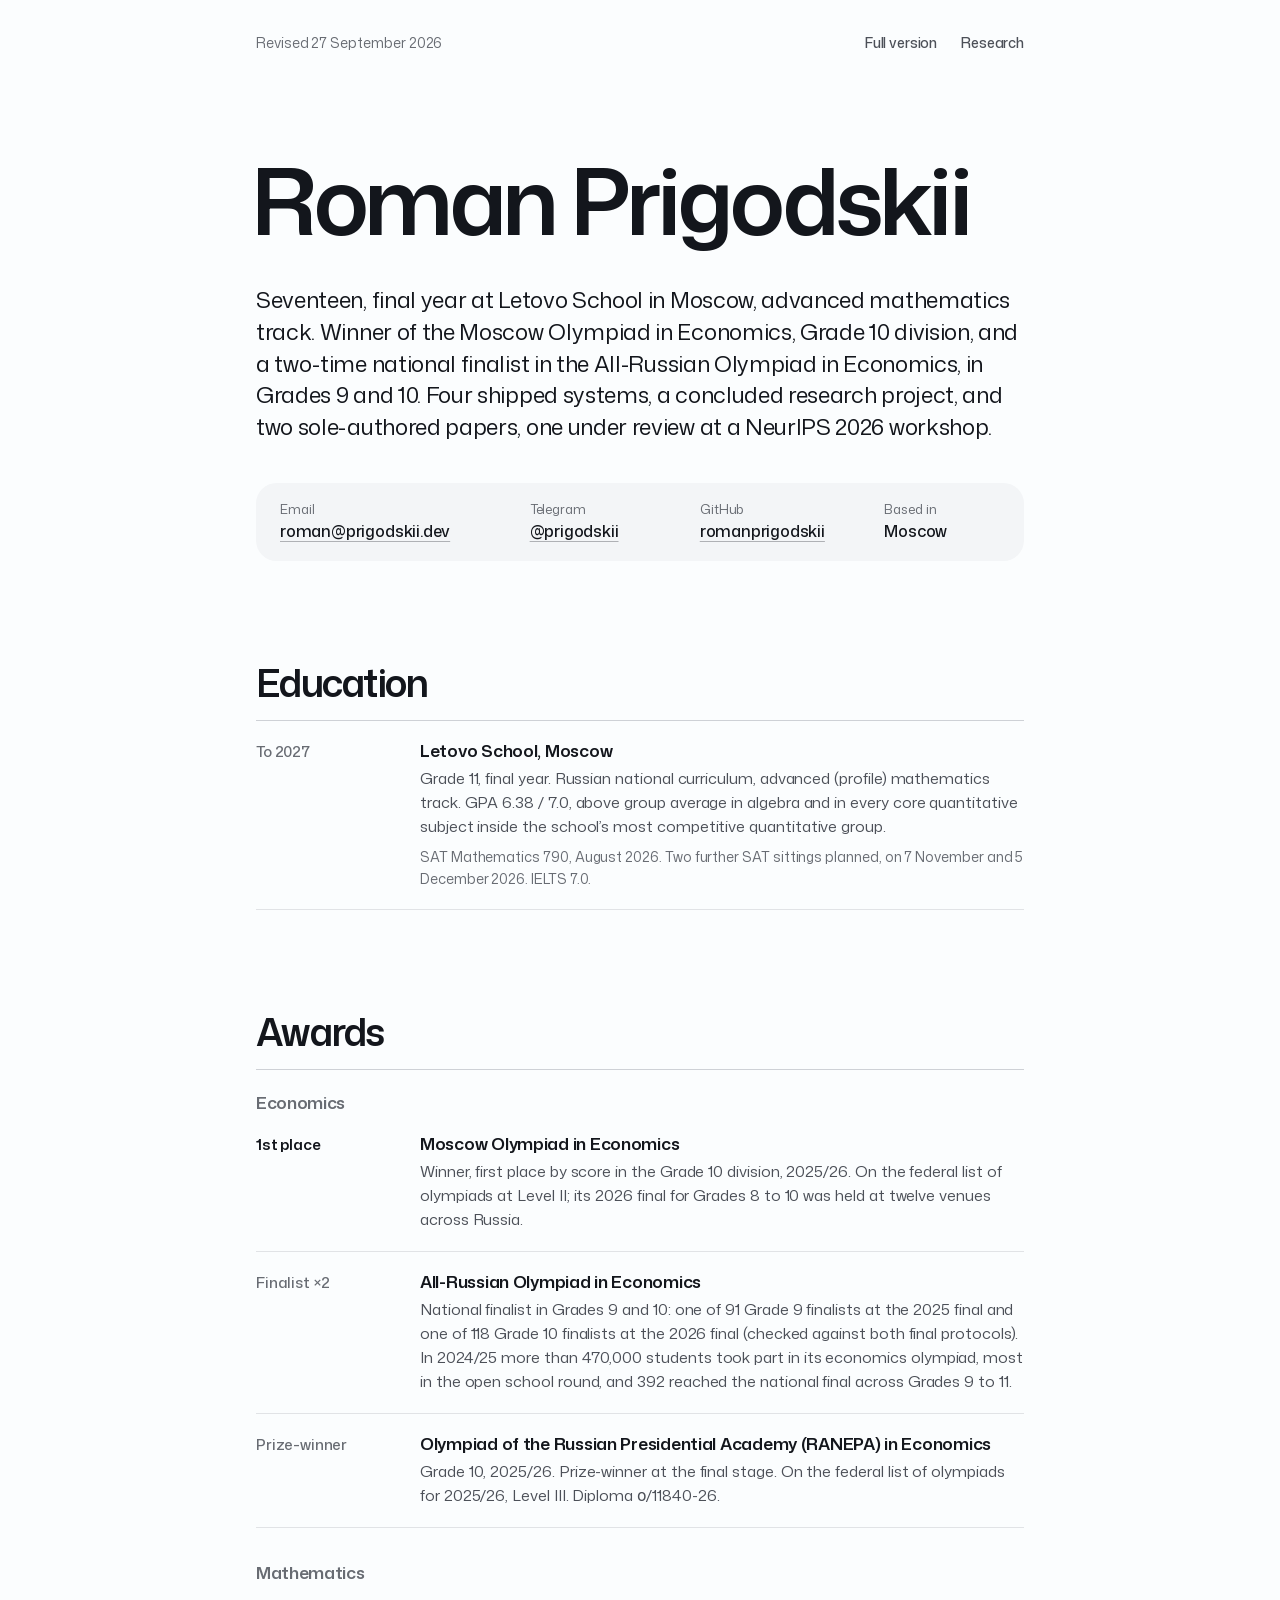
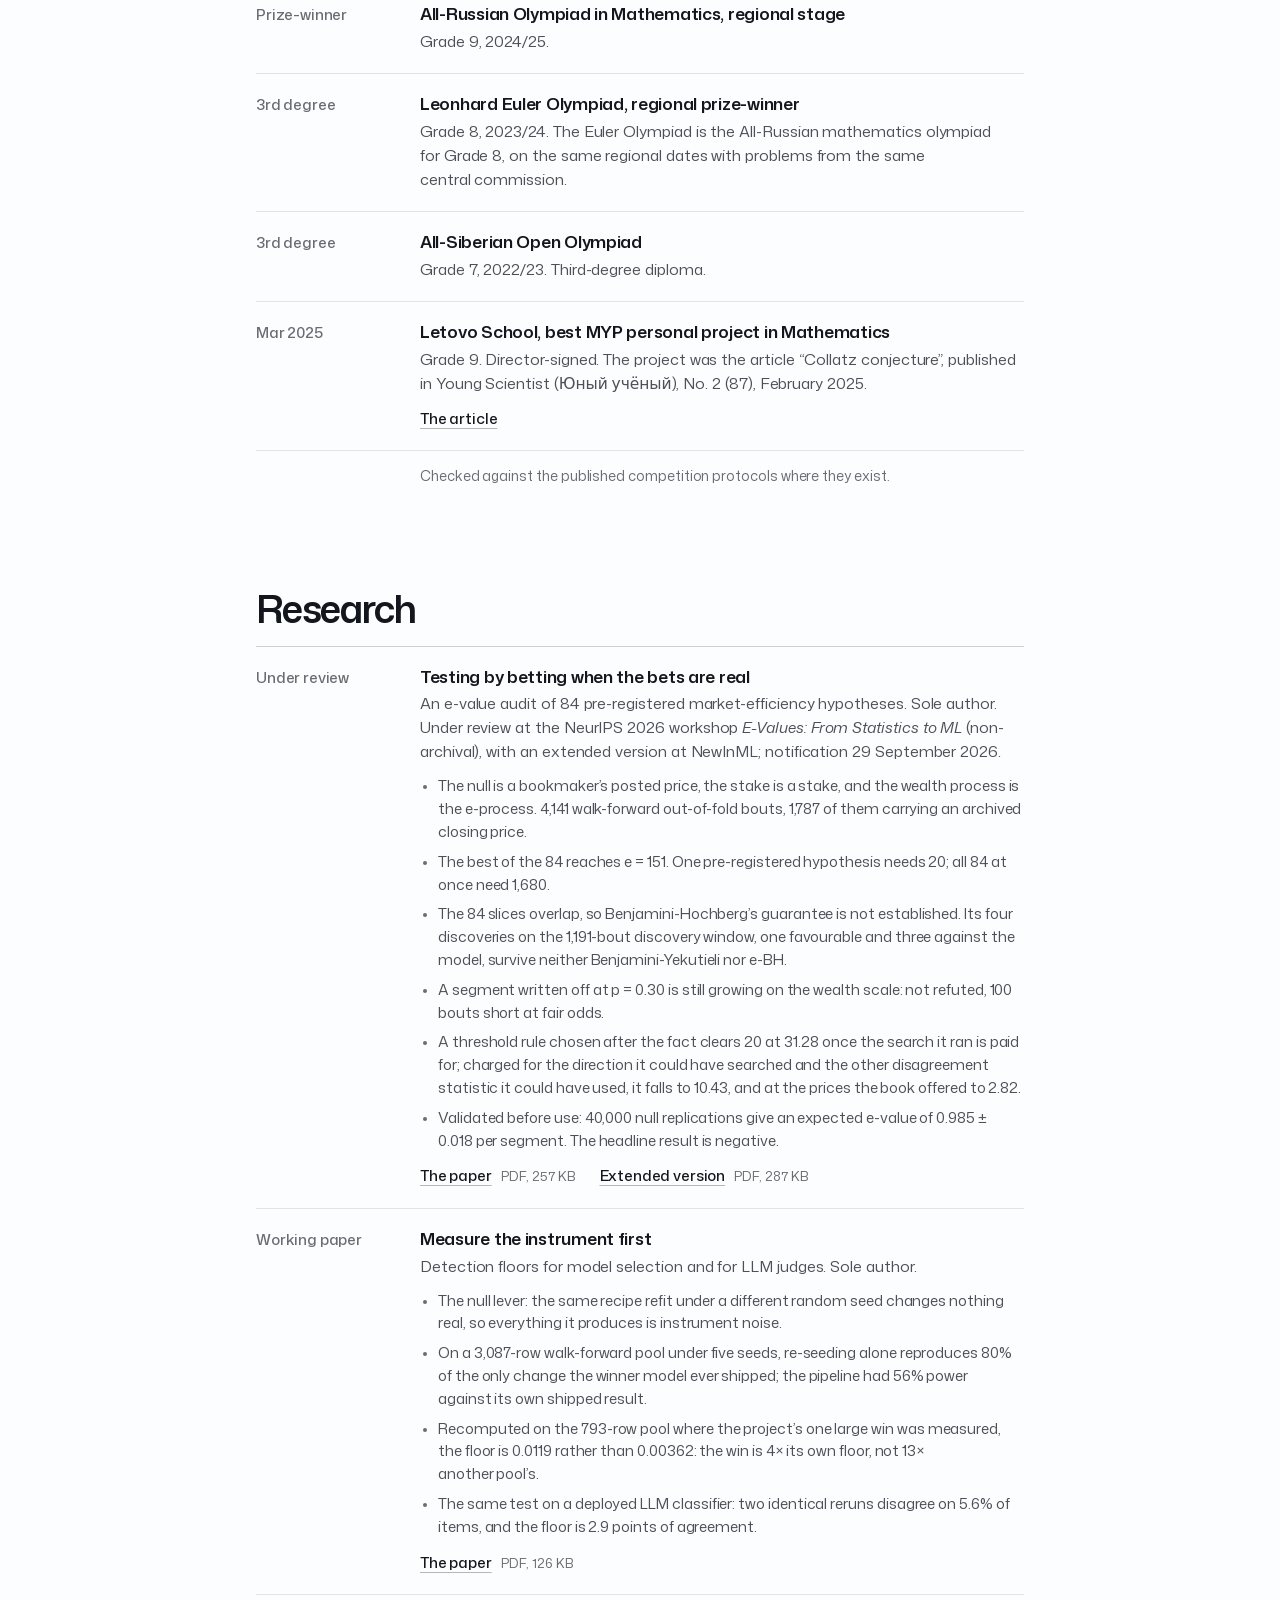
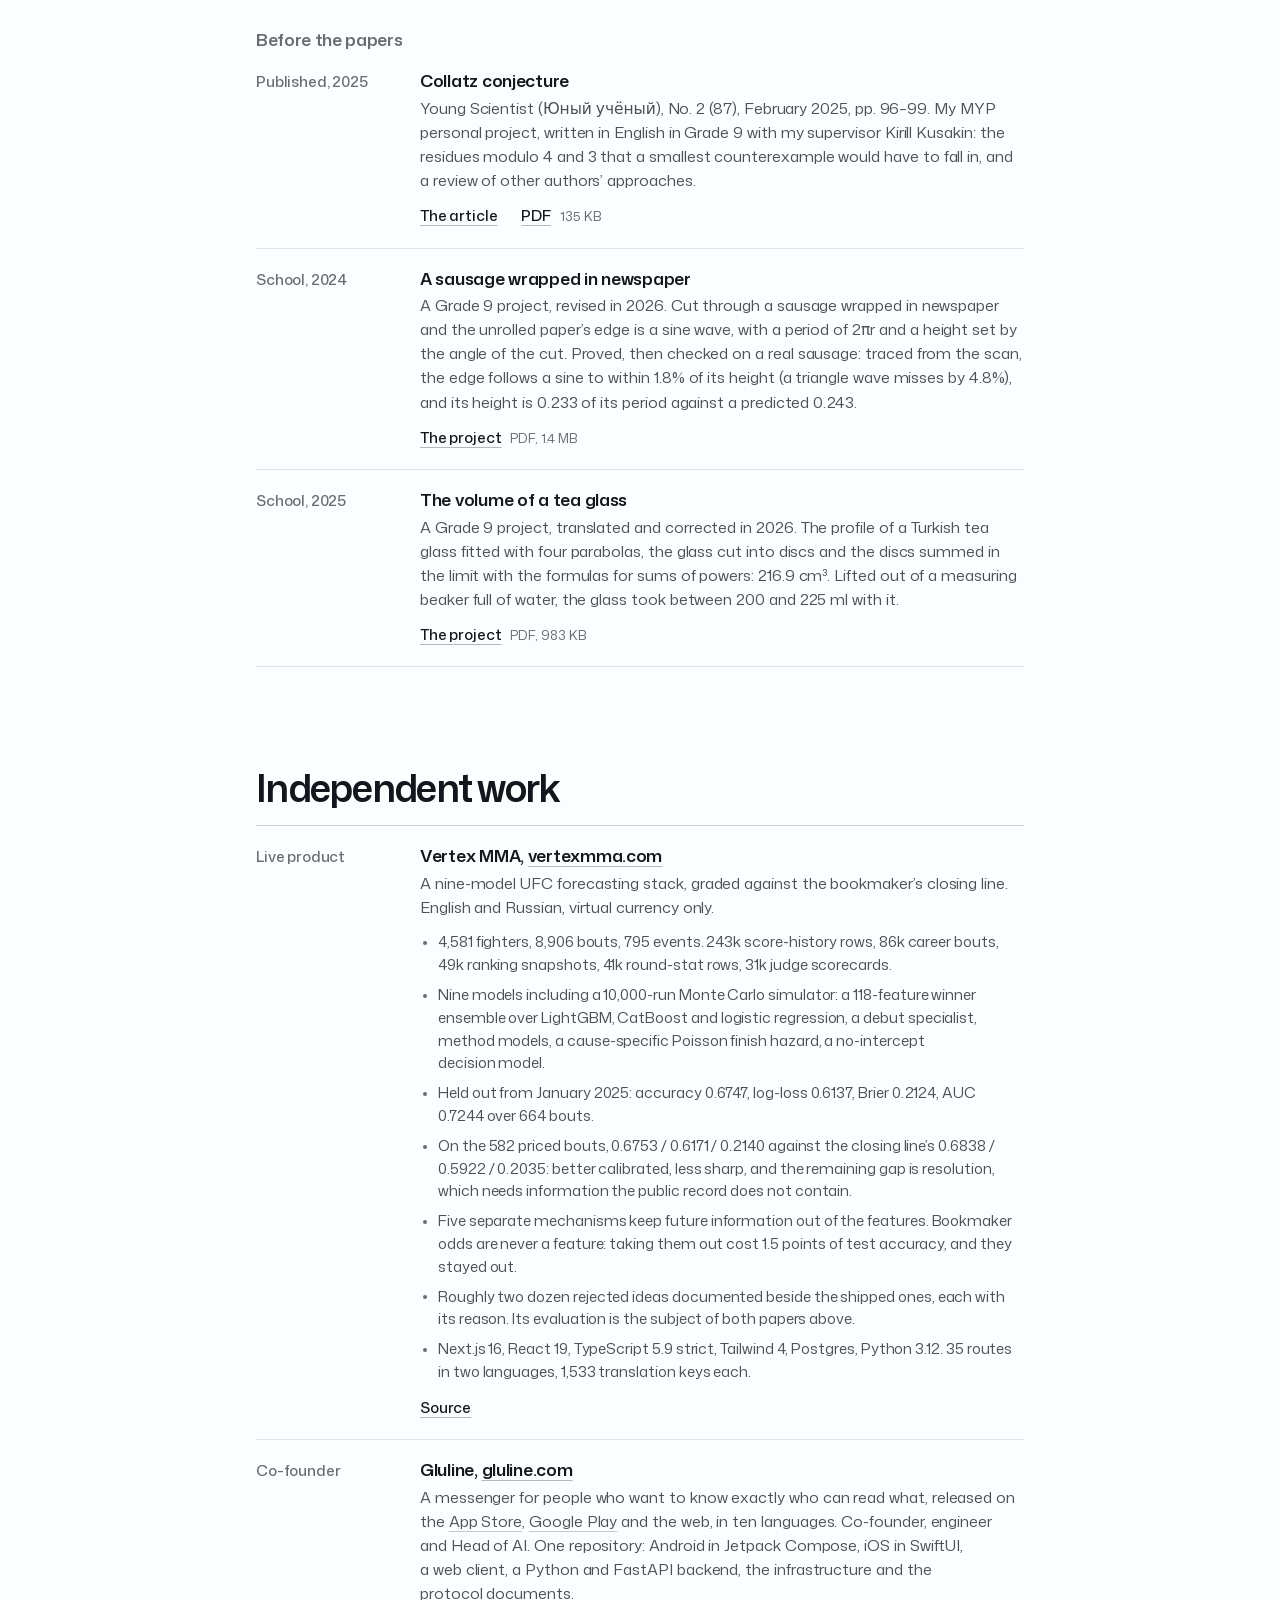
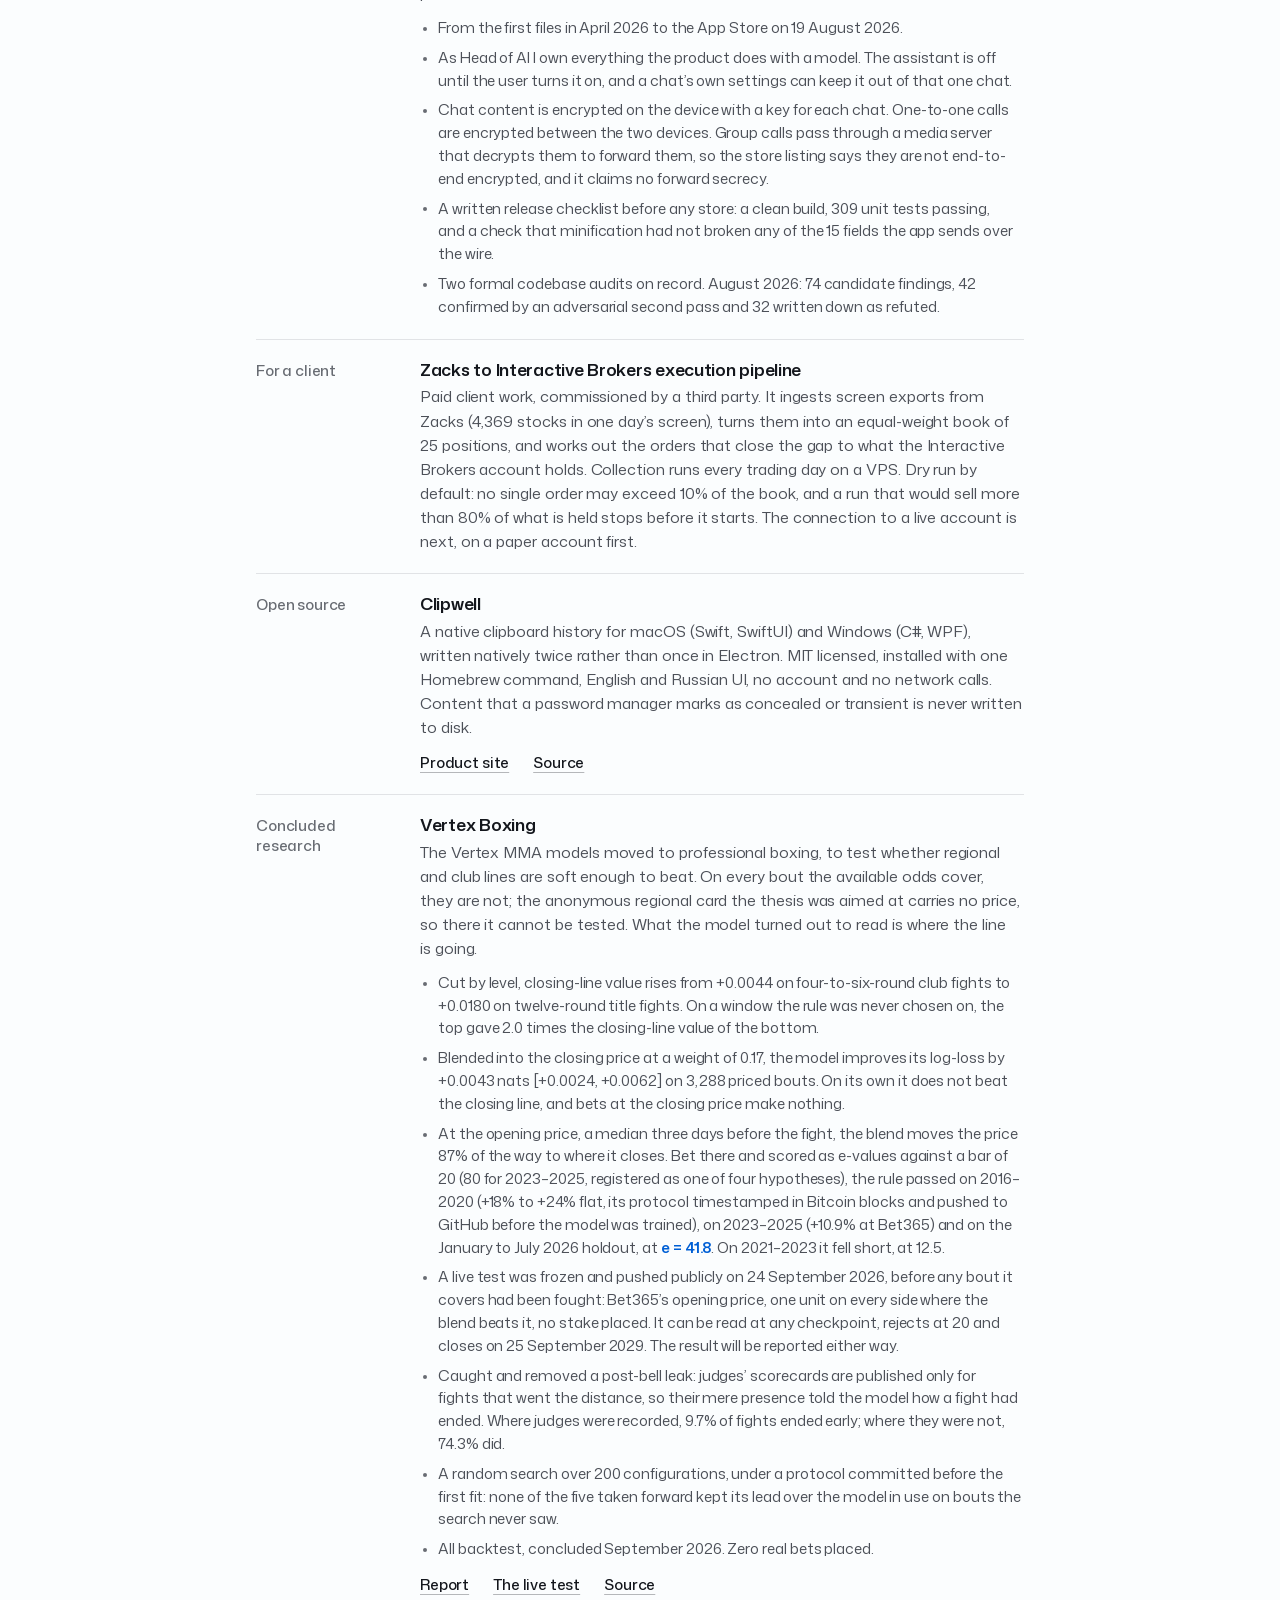
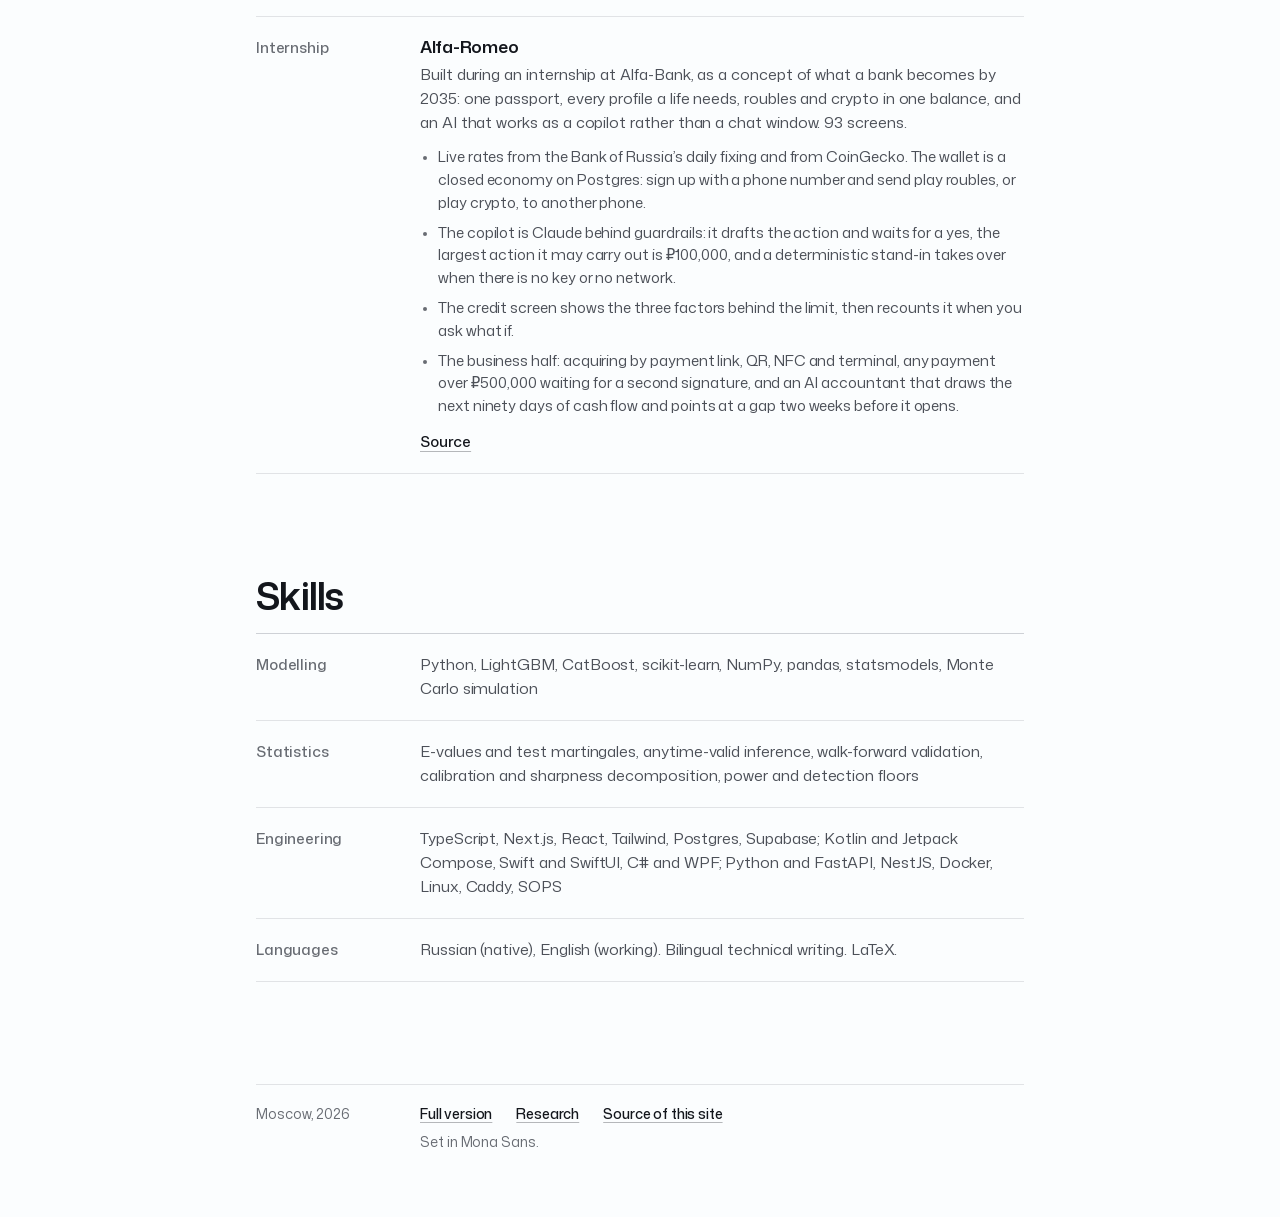
==== plain/index.html @ ff46a629 "feat: smooth page transitions and a back button on every case page In Safari a click to a case page " ====
<!doctype html>
<html lang="en">
<head>
<meta charset="utf-8">
<meta name="viewport" content="width=device-width, initial-scale=1, viewport-fit=cover">
<title>Roman Prigodskii, plain version</title>
<meta name="description" content="A printable record: Moscow Olympiad in Economics winner, four shipped systems, two sole-authored papers, one under review at a NeurIPS 2026 workshop.">
<meta name="author" content="Roman Prigodskii">
<meta name="robots" content="index,follow">
<meta name="theme-color" content="#FBFCFE">
<link rel="canonical" href="https://prigodskii.dev/plain/">
<meta property="og:type" content="profile">
<meta property="og:title" content="Roman Prigodskii, plain version">
<meta property="og:description" content="A printable record: Moscow Olympiad in Economics winner, four shipped systems, two sole-authored papers, one under review at a NeurIPS 2026 workshop.">
<meta property="og:url" content="https://prigodskii.dev/plain/">
<meta property="og:image" content="https://prigodskii.dev/assets/img/og.png">
<meta property="og:image:width" content="1200">
<meta property="og:image:height" content="630">
<meta property="og:image:alt" content="Roman Prigodskii: forecasting models graded against the bookmaker's closing line; co-founder and Head of AI at Gluline. Beside it, vertexmma.com in a browser and the Gluline app on a phone.">
<meta name="twitter:card" content="summary_large_image">
<meta name="twitter:image:alt" content="Roman Prigodskii: forecasting models graded against the bookmaker's closing line; co-founder and Head of AI at Gluline. Beside it, vertexmma.com in a browser and the Gluline app on a phone.">
<link rel="icon" href="../assets/img/mark.svg" type="image/svg+xml">
<link rel="apple-touch-icon" href="../assets/img/mark-180.png">
<link rel="preload" href="../assets/fonts/mona-sans-200-900-normal-latin.woff2" as="font" type="font/woff2" crossorigin>
<style>
/* Mona Sans, by GitHub (SIL Open Font License 1.1, assets/fonts/OFL-MonaSans.txt): one variable family, weight 200 to 900, width 75 to 125 */
@font-face { font-family: "Mona Sans"; font-style: normal; font-weight: 200 900; font-stretch: 75% 125%; font-display: swap; src: url("../assets/fonts/mona-sans-200-900-normal-latin-ext.woff2") format("woff2"); unicode-range: U+0100-02BA, U+02BD-02C5, U+02C7-02CC, U+02CE-02D7, U+02DD-02FF, U+0304, U+0308, U+0329, U+1D00-1DBF, U+1E00-1E9F, U+1EF2-1EFF, U+2020, U+20A0-20AB, U+20AD-20C0, U+2113, U+2C60-2C7F, U+A720-A7FF; }
@font-face { font-family: "Mona Sans"; font-style: normal; font-weight: 200 900; font-stretch: 75% 125%; font-display: swap; src: url("../assets/fonts/mona-sans-200-900-normal-latin.woff2") format("woff2"); unicode-range: U+0000-00FF, U+0131, U+0152-0153, U+02BB-02BC, U+02C6, U+02DA, U+02DC, U+0304, U+0308, U+0329, U+2000-206F, U+20AC, U+2122, U+2191, U+2193, U+2212, U+2215, U+FEFF, U+FFFD; }
@font-face { font-family: "Mona Sans"; font-style: italic; font-weight: 200 900; font-stretch: 75% 125%; font-display: swap; src: url("../assets/fonts/mona-sans-200-900-italic-latin-ext.woff2") format("woff2"); unicode-range: U+0100-02BA, U+02BD-02C5, U+02C7-02CC, U+02CE-02D7, U+02DD-02FF, U+0304, U+0308, U+0329, U+1D00-1DBF, U+1E00-1E9F, U+1EF2-1EFF, U+2020, U+20A0-20AB, U+20AD-20C0, U+2113, U+2C60-2C7F, U+A720-A7FF; }
@font-face { font-family: "Mona Sans"; font-style: italic; font-weight: 200 900; font-stretch: 75% 125%; font-display: swap; src: url("../assets/fonts/mona-sans-200-900-italic-latin.woff2") format("woff2"); unicode-range: U+0000-00FF, U+0131, U+0152-0153, U+02BB-02BC, U+02C6, U+02DA, U+02DC, U+0304, U+0308, U+0329, U+2000-206F, U+20AC, U+2122, U+2191, U+2193, U+2212, U+2215, U+FEFF, U+FFFD; }

/* ==========================================================================
   /plain/: the whole record on one page, with no scripts, for reading and
   for printing. The site's clean light theme without its stages and
   figures: Mona Sans, a cool near-white ground, near-black ink and
   hairlines. Every entry is a row: what it is on the left, the facts on the
   right. On paper it is A4, black on white.
   ========================================================================== */
:root {
  --bg: oklch(0.992 0.002 250);          /* #FBFCFE */
  --tile: oklch(0.968 0.004 255);        /* #F3F5F7 */
  --ink: oklch(0.2 0.012 262);           /* #13161C */
  --ink-2: oklch(0.43 0.014 262);        /* #4C5058 */
  --ink-3: oklch(0.53 0.012 262);        /* #686C73, 5.2:1 on bg, 4.8:1 on tile */
  --line: oklch(0.915 0.005 262);
  --line-2: oklch(0.86 0.007 262);
  --signal-t: oklch(0.51 0.2 257);       /* a result that clears its bar, as text */

  --m: clamp(16px, 3.34vw, 56px);
  --gut: clamp(16px, 2vw, 28px);
  --k: 10.25rem;                         /* the key column */
  --r-tile: clamp(16px, 1.6vw, 24px);

  --eo: cubic-bezier(0.16, 1, 0.3, 1);
  --eq: cubic-bezier(0.25, 1, 0.5, 1);
  --f-sans: "Mona Sans", ui-sans-serif, system-ui, -apple-system, "Segoe UI", sans-serif;
  color-scheme: light;
}

*, *::before, *::after { box-sizing: border-box; }
html { -webkit-text-size-adjust: 100%; text-size-adjust: 100%; background: var(--bg); }
body {
  margin: 0;
  background: var(--bg);
  color: var(--ink);
  font-family: var(--f-sans);
  font-size: 1rem;
  line-height: 1.55;
  letter-spacing: -0.004em;
  font-kerning: normal;
  /* Mona Sans's tabular figures carry a slashed zero; its proportional ones belong here */
  font-variant-numeric: lining-nums proportional-nums;
  text-rendering: optimizeLegibility;
  -webkit-font-smoothing: antialiased;
  -moz-osx-font-smoothing: grayscale;
}
p, h1, h2, h3, ul, dl, dd { margin: 0; }
ul { padding: 0; list-style: none; }
b, strong { font-weight: 600; }
i, em { font-style: italic; }
::selection { background: var(--ink); color: var(--bg); }
a { color: inherit; text-decoration-line: underline; text-decoration-thickness: 1px; text-underline-offset: 0.24em; text-decoration-color: color-mix(in oklab, currentColor 30%, transparent); transition: text-decoration-color 200ms ease, color 200ms ease; }
a:hover { text-decoration-color: currentColor; }
:focus-visible { outline: 2px solid var(--ink); outline-offset: 3px; border-radius: 4px; }

.page { width: min(100% - 2 * var(--m), 48rem); margin-inline: auto; padding-bottom: 64px; }

/* ------------------------------------------------------------ header */
.hd { padding-top: clamp(20px, 2.6vw, 32px); }
.top { display: flex; justify-content: space-between; align-items: baseline; gap: 6px 24px; flex-wrap: wrap; font-size: 0.875rem; color: var(--ink-3); }
.top-links { display: flex; gap: 24px; font-weight: 500; letter-spacing: -0.01em; color: var(--ink-2); }
.top-links a { text-decoration: none; }
.top-links a:hover { color: var(--ink); }
.top-print { display: none; }

h1 {
  margin: clamp(56px, 8vw, 112px) 0 0 -0.05em;
  font-weight: 600;
  font-size: clamp(3rem, 1.4rem + 6.2vw, 5.75rem);
  line-height: 0.96;
  letter-spacing: -0.052em;
  padding-bottom: 0.04em;
}
.lede {
  margin-top: clamp(24px, 2.8vw, 36px);
  font-size: clamp(1.1875rem, 1rem + 0.5vw, 1.4375rem);
  line-height: 1.42;
  letter-spacing: -0.014em;
  text-wrap: pretty;
}
/* how to reach me, on a tile */
.contact {
  display: grid;
  grid-template-columns: 1.55fr 1fr 1.1fr 0.8fr;
  gap: 12px var(--gut);
  margin-top: clamp(28px, 3.2vw, 40px);
  padding: 18px 24px 19px;
  background: var(--tile);
  border-radius: var(--r-tile);
}
.contact div { min-width: 0; }
.contact dt { font-size: 0.8125rem; line-height: 1.3; color: var(--ink-3); }
.contact dd { margin-top: 3px; font-size: 1rem; font-weight: 500; line-height: 1.35; letter-spacing: -0.012em; overflow-wrap: anywhere; }

/* ------------------------------------------------------------ sections */
section { margin-top: clamp(64px, 8vw, 104px); }
h2 {
  font-weight: 600;
  font-size: clamp(1.75rem, 1.3rem + 1.4vw, 2.375rem);
  line-height: 1;
  letter-spacing: -0.045em;
  padding-bottom: 18px;
  border-bottom: 1px solid var(--line-2);
}
.grp { padding: 34px 0 2px; font-size: 1.0625rem; font-weight: 600; line-height: 1.2; letter-spacing: -0.02em; color: var(--ink-3); }
h2 + .grp { padding-top: 22px; }

.row { display: grid; grid-template-columns: var(--k) minmax(0, 1fr); align-items: baseline; padding: 18px 0 20px; border-bottom: 1px solid var(--line); }
.k { padding-right: var(--gut); font-size: 0.9375rem; font-weight: 500; line-height: 1.35; letter-spacing: -0.01em; color: var(--ink-3); }
.row.is-top .k { color: var(--ink); font-weight: 600; }
.v { min-width: 0; }
.v h3 { font-size: 1.0625rem; font-weight: 600; line-height: 1.35; letter-spacing: -0.016em; text-wrap: balance; }
.v p { font-size: 0.96875rem; line-height: 1.55; color: var(--ink-2); text-wrap: pretty; }
.v h3 + p, .v p + p { margin-top: 4px; }
.v ul { margin-top: 12px; }
.v li { position: relative; padding-left: 18px; font-size: 0.9375rem; line-height: 1.52; color: var(--ink-2); text-wrap: pretty; }
.v li + li { margin-top: 7px; }
.v li::before { content: ""; position: absolute; left: 3px; top: 0.66em; width: 4px; height: 4px; border-radius: 50%; background: var(--ink-3); }
.v .src { display: flex; flex-wrap: wrap; gap: 4px 24px; margin-top: 12px; font-size: 0.9375rem; font-weight: 500; letter-spacing: -0.01em; color: var(--ink); }
.v .src > span { white-space: nowrap; }
.v .src small { margin-left: 6px; font-size: 0.8125rem; font-weight: 400; letter-spacing: 0; color: var(--ink-3); }
.v .quiet { margin-top: 8px; font-size: 0.875rem; color: var(--ink-3); }
.hit { color: var(--signal-t); font-weight: 600; white-space: nowrap; }
.note { margin-top: 14px; padding-left: var(--k); font-size: 0.875rem; color: var(--ink-3); }

.foot { margin-top: clamp(72px, 8vw, 112px); padding-top: 18px; border-top: 1px solid var(--line); display: grid; grid-template-columns: var(--k) minmax(0, 1fr); font-size: 0.875rem; color: var(--ink-3); }
.foot > :first-child { padding-right: var(--gut); }
.foot .src { display: flex; flex-wrap: wrap; gap: 4px 24px; margin-bottom: 6px; color: var(--ink); font-weight: 500; letter-spacing: -0.01em; }

/* ------------------------------------------------------------ motion
   The header arrives the way the home page's does: the name rises out of a
   blur, then the lines under it. Nothing below the header moves. */
@media (prefers-reduced-motion: no-preference) {
  h1 { animation: pl-rise 1200ms var(--eo) 60ms backwards; }
  .lede { animation: pl-up 1000ms var(--eo) 380ms backwards; }
  .contact { animation: pl-up 1000ms var(--eo) 500ms backwards; }
}
@keyframes pl-rise { from { opacity: 0; transform: translateY(0.16em); filter: blur(10px); } }
@keyframes pl-up { from { opacity: 0; transform: translateY(20px); } }

/* the page opens and closes the way the others do: the page being left
   fades out on top of this one, which brings its own content in */
@view-transition { navigation: auto; }
::view-transition-group(*) { animation-duration: 640ms; animation-timing-function: cubic-bezier(0.32, 0.72, 0, 1); }
::view-transition-old(root), ::view-transition-new(root) { mix-blend-mode: normal; }
::view-transition-old(root) { z-index: 1; animation: vt-out 240ms cubic-bezier(0.33, 1, 0.68, 1) both; }
::view-transition-new(root) { animation: none; }
::view-transition-old(*):only-child { animation: vt-out 240ms cubic-bezier(0.33, 1, 0.68, 1) both; }
@keyframes vt-out { to { opacity: 0; } }

/* ------------------------------------------------------------ phones */
@media (max-width: 760px) {
  .page { padding-bottom: 44px; }
  .top { font-size: 0.8125rem; }
  .top-links { gap: 20px; }
  h1 { margin-top: 44px; font-size: clamp(2.75rem, 14.4vw, 3.75rem); }
  .lede { margin-top: 20px; }
  .contact { grid-template-columns: 1fr 1fr; gap: 14px 16px; padding: 16px 18px 17px; margin-top: 26px; }
  .contact div:first-child { grid-column: 1 / 3; }
  section { margin-top: 64px; }
  h2 { padding-bottom: 14px; }
  .grp { padding-top: 28px; }
  h2 + .grp { padding-top: 18px; }
  .row { display: block; padding: 16px 0 18px; }
  .k { display: block; padding: 0 0 4px; font-size: 0.875rem; }
  .note { padding-left: 0; }
  .foot { display: block; }
  .foot > :first-child { margin-bottom: 8px; }
}

@media (prefers-reduced-motion: reduce) {
  h1, .lede, .contact { animation: none; }
  a { transition: none; }
  ::view-transition-group(*), ::view-transition-old(*), ::view-transition-new(*) { animation: none !important; }
}

/* ------------------------------------------------------------ print
   A4, black on white. The same rows on a 30 mm key column; a row never
   splits across two pages, and every link prints its address. */
@page {
  size: A4;
  margin: 14mm 15mm 15mm;
  @bottom-left { content: "Roman Prigodskii, prigodskii.dev"; font-family: "Mona Sans", Arial, sans-serif; font-weight: 500; font-size: 7.5pt; letter-spacing: -0.01em; color: #6b6b6b; }
  @bottom-right { content: counter(page) " of " counter(pages); font-family: "Mona Sans", Arial, sans-serif; font-weight: 500; font-size: 7.5pt; color: #6b6b6b; }
}
@media print {
  :root { --bg: #fff; --tile: #fff; --ink: #000; --ink-2: #262626; --ink-3: #5e5e5e; --line: #d2d2d2; --line-2: #000; --signal-t: #000; --gut: 3.5mm; --k: 30mm; }
  *, *::before, *::after { animation: none !important; transition: none !important; }
  html, body { background: #fff; }
  body { font-size: 8.9pt; line-height: 1.4; letter-spacing: -0.002em; orphans: 3; widows: 3; }
  .page { width: auto; padding: 0; }
  .top-links, .foot { display: none; }
  .top-print { display: inline; color: var(--ink); font-weight: 500; }
  .hd { padding: 0 0 4.4mm; border-bottom: 0.75pt solid #000; }
  .top { font-size: 8pt; }
  h1 { margin-top: 5mm; font-size: 29pt; line-height: 1; }
  .lede { margin-top: 3.2mm; font-size: 10.4pt; line-height: 1.4; letter-spacing: -0.01em; max-width: none; }
  .contact { margin-top: 4mm; padding: 0; gap: 2mm 7mm; grid-template-columns: repeat(4, max-content); border-radius: 0; }
  .contact div:first-child { grid-column: auto; }
  .contact dt { font-size: 7.4pt; }
  .contact dd { margin-top: 0.4mm; font-size: 9pt; }
  section { margin-top: 6.4mm; }
  h2 { font-size: 13.5pt; letter-spacing: -0.035em; padding-bottom: 2mm; border-bottom-width: 0.75pt; break-after: avoid; }
  .grp { font-size: 9.6pt; padding: 3.6mm 0 0; break-after: avoid; break-inside: avoid; }
  h2 + .grp { padding-top: 2.6mm; }
  .row { display: grid; grid-template-columns: var(--k) minmax(0, 1fr); padding: 2mm 0 2.3mm; border-bottom-width: 0.5pt; break-inside: avoid; }
  .k { display: block; padding: 0 var(--gut) 0 0; font-size: 8.6pt; }
  .row.is-top .k { font-size: 8.6pt; }
  .v h3 { font-size: 9.4pt; letter-spacing: -0.012em; }
  .v p { font-size: 8.9pt; line-height: 1.42; }
  .v h3 + p, .v p + p { margin-top: 0.7mm; }
  .v ul { margin-top: 1.3mm; }
  .v li { font-size: 8.6pt; line-height: 1.4; padding-left: 3.4mm; }
  .v li + li { margin-top: 0.8mm; }
  /* backgrounds are not printed by default, so the bullet is drawn as a border */
  .v li::before { left: 0.4mm; top: 0.6em; width: 1.1mm; height: 1.1mm; background: none; border: 0.55mm solid #000; }
  .v .src { font-size: 8.3pt; margin-top: 1.4mm; gap: 0.5mm 5mm; }
  .v .quiet { font-size: 8.3pt; margin-top: 0.9mm; }
  .note { font-size: 8.3pt; margin-top: 1.8mm; padding-left: var(--k); break-before: avoid; }
  a { text-decoration: none; }
  a[data-p]::after { content: " " attr(data-p); font-weight: 400; color: var(--ink-3); }
  .v .src small, .np { display: none; }
}
</style>
<body>
<div class="page">

<header class="hd">
  <p class="top">
    <span>Revised 27 September 2026</span>
    <span class="top-links"><a href="../">Full version</a><a href="../research/">Research</a></span>
    <span class="top-print">prigodskii.dev</span>
  </p>
  <h1>Roman Prigodskii</h1>
  <p class="lede">Seventeen, final year at Letovo School in Moscow, advanced mathematics track. Winner of the Moscow Olympiad in Economics, Grade 10 division, and a two-time national finalist in the All-Russian Olympiad in Economics, in Grades 9 and 10. Four shipped systems, a concluded research project, and two sole-authored papers, one under review at a NeurIPS 2026 workshop.</p>
  <dl class="contact">
    <div><dt>Email</dt><dd><a href="mailto:roman@prigodskii.dev">roman@prigodskii.dev</a></dd></div>
    <div><dt>Telegram</dt><dd><a href="https://t.me/prigodskii" rel="me noopener">@prigodskii</a></dd></div>
    <div><dt>GitHub</dt><dd><a href="https://github.com/romanprigodskii" rel="me noopener">romanprigodskii</a></dd></div>
    <div><dt>Based in</dt><dd>Moscow</dd></div>
  </dl>
</header>

<main>

  <section aria-labelledby="s-edu">
    <h2 id="s-edu">Education</h2>
    <div class="row">
      <span class="k">To 2027</span>
      <div class="v">
        <h3>Letovo School, Moscow</h3>
        <p>Grade 11, final year. Russian national curriculum, advanced (profile) mathematics track. GPA 6.38 / 7.0, above group average in algebra and in every core quantitative subject inside the school&rsquo;s most competitive quantitative group.</p>
        <p class="quiet">SAT Mathematics 790, August 2026. Two further SAT sittings planned, on 7 November and 5 December 2026. IELTS 7.0.</p>
      </div>
    </div>
  </section>

  <section aria-labelledby="s-awards">
    <h2 id="s-awards">Awards</h2>
    <p class="grp">Economics</p>
    <div class="row is-top">
      <span class="k">1st place</span>
      <div class="v">
        <h3>Moscow Olympiad in Economics</h3>
        <p>Winner, first place by score in the Grade 10 division, 2025/26. On the federal list of olympiads at Level II; its 2026 final for Grades 8 to 10 was held at twelve venues across Russia.</p>
      </div>
    </div>
    <div class="row">
      <span class="k">Finalist &times;2</span>
      <div class="v">
        <h3>All-Russian Olympiad in Economics</h3>
        <p>National finalist in Grades 9 and 10: one of 91 Grade 9 finalists at the 2025 final and one of 118 Grade 10 finalists at the 2026 final (checked against both final protocols). In 2024/25 more than 470,000 students took part in its economics olympiad, most in the open school round, and 392 reached the national final across Grades 9 to 11.</p>
      </div>
    </div>
    <div class="row">
      <span class="k">Prize-winner</span>
      <div class="v">
        <h3>Olympiad of the Russian Presidential Academy (RANEPA) in Economics</h3>
        <p>Grade 10, 2025/26. Prize-winner at the final stage. On the federal list of olympiads for 2025/26, Level III. Diploma <span lang="ru">о</span>/11840-26.</p>
      </div>
    </div>
    <p class="grp">Mathematics</p>
    <div class="row">
      <span class="k">Prize-winner</span>
      <div class="v">
        <h3>All-Russian Olympiad in Mathematics, regional stage</h3>
        <p>Grade 9, 2024/25.</p>
      </div>
    </div>
    <div class="row">
      <span class="k">3rd degree</span>
      <div class="v">
        <h3>Leonhard Euler Olympiad, regional prize-winner</h3>
        <p>Grade 8, 2023/24. The Euler Olympiad is the All-Russian mathematics olympiad for Grade 8, on the same regional dates with problems from the same central commission.</p>
      </div>
    </div>
    <div class="row">
      <span class="k">3rd degree</span>
      <div class="v">
        <h3>All-Siberian Open Olympiad</h3>
        <p>Grade 7, 2022/23. Third-degree diploma.</p>
      </div>
    </div>
    <div class="row">
      <span class="k">Mar 2025</span>
      <div class="v">
        <h3>Letovo School, best MYP personal project in Mathematics</h3>
        <p>Grade 9. Director-signed. The project was the article &ldquo;Collatz conjecture&rdquo;, published in Young Scientist (<span lang="ru">Юный учёный</span>), No. 2 (87), February 2025.</p>
        <p class="src"><a href="https://moluch.ru/young/archive/87/4743/" rel="noopener" data-p="moluch.ru/young/archive/87/4743">The article</a></p>
      </div>
    </div>
    <p class="note">Checked against the published competition protocols where they exist.</p>
  </section>

  <section aria-labelledby="s-research">
    <h2 id="s-research">Research</h2>
    <div class="row">
      <span class="k">Under review</span>
      <div class="v">
        <h3>Testing by betting when the bets are real</h3>
        <p>An e-value audit of 84 pre-registered market-efficiency hypotheses. Sole author. Under review at the NeurIPS 2026 workshop <i>E-Values: From Statistics to ML</i> (non-archival), with an extended version at NewInML; notification 29 September 2026.</p>
        <ul>
          <li>The null is a bookmaker&rsquo;s posted price, the stake is a stake, and the wealth process is the e-process. 4,141 walk-forward out-of-fold bouts, 1,787 of them carrying an archived closing price.</li>
          <li>The best of the 84 reaches e = 151. One pre-registered hypothesis needs 20; all 84 at once need 1,680.</li>
          <li>The 84 slices overlap, so Benjamini-Hochberg&rsquo;s guarantee is not established. Its four discoveries on the 1,191-bout discovery window, one favourable and three against the model, survive neither Benjamini-Yekutieli nor e-BH.</li>
          <li>A segment written off at p = 0.30 is still growing on the wealth scale: not refuted, 100 bouts short at fair odds.</li>
          <li>A threshold rule chosen after the fact clears 20 at 31.28 once the search it ran is paid for; charged for the direction it could have searched and the other disagreement statistic it could have used, it falls to 10.43, and at the prices the book offered to 2.82.</li>
          <li>Validated before use: 40,000 null replications give an expected e-value of 0.985 &plusmn; 0.018 per segment. The headline result is negative.</li>
        </ul>
        <p class="src"><span><a href="../papers/evalues.pdf" data-p="prigodskii.dev/papers/evalues.pdf">The paper</a> <small>PDF, 257 KB</small></span><span><a href="../papers/newinml.pdf" data-p="prigodskii.dev/papers/newinml.pdf">Extended version</a> <small>PDF, 287 KB</small></span></p>
      </div>
    </div>
    <div class="row">
      <span class="k">Working paper</span>
      <div class="v">
        <h3>Measure the instrument first</h3>
        <p>Detection floors for model selection and for LLM judges. Sole author.</p>
        <ul>
          <li>The null lever: the same recipe refit under a different random seed changes nothing real, so everything it produces is instrument noise.</li>
          <li>On a 3,087-row walk-forward pool under five seeds, re-seeding alone reproduces 80% of the only change the winner model ever shipped; the pipeline had 56% power against its own shipped result.</li>
          <li>Recomputed on the 793-row pool where the project&rsquo;s one large win was measured, the floor is 0.0119 rather than 0.00362: the win is 4&times; its own floor, not 13&times; another pool&rsquo;s.</li>
          <li>The same test on a deployed LLM classifier: two identical reruns disagree on 5.6% of items, and the floor is 2.9 points of agreement.</li>
        </ul>
        <p class="src"><span><a href="../papers/floors.pdf" data-p="prigodskii.dev/papers/floors.pdf">The paper</a> <small>PDF, 126 KB</small></span></p>
      </div>
    </div>
    <p class="grp">Before the papers</p>
    <div class="row">
      <span class="k">Published, 2025</span>
      <div class="v">
        <h3>Collatz conjecture</h3>
        <p>Young Scientist (<span lang="ru">Юный учёный</span>), No. 2 (87), February 2025, pp. 96&ndash;99. My MYP personal project, written in English in Grade 9 with my supervisor Kirill Kusakin: the residues modulo 4 and 3 that a smallest counterexample would have to fall in, and a review of other authors&rsquo; approaches.</p>
        <p class="src"><span><a href="https://moluch.ru/young/archive/87/4743/" rel="noopener" data-p="moluch.ru/young/archive/87/4743">The article</a></span> <span><a href="../papers/collatz.pdf" data-p="prigodskii.dev/papers/collatz.pdf">PDF</a> <small>135 KB</small></span></p>
      </div>
    </div>
    <div class="row">
      <span class="k">School, 2024</span>
      <div class="v">
        <h3>A sausage wrapped in newspaper</h3>
        <p>A Grade 9 project, revised in 2026. Cut through a sausage wrapped in newspaper and the unrolled paper&rsquo;s edge is a sine wave, with a period of 2&pi;r and a height set by the angle of the cut. Proved, then checked on a real sausage: traced from the scan, the edge follows a sine to within 1.8% of its height (a triangle wave misses by 4.8%), and its height is 0.233 of its period against a predicted 0.243.</p>
        <p class="src"><span><a href="../papers/sausage.pdf" data-p="prigodskii.dev/papers/sausage.pdf">The project</a> <small>PDF, 1.4 MB</small></span></p>
      </div>
    </div>
    <div class="row">
      <span class="k">School, 2025</span>
      <div class="v">
        <h3>The volume of a tea glass</h3>
        <p>A Grade 9 project, translated and corrected in 2026. The profile of a Turkish tea glass fitted with four parabolas, the glass cut into discs and the discs summed in the limit with the formulas for sums of powers: 216.9 cm&sup3;. Lifted out of a measuring beaker full of water, the glass took between 200 and 225 ml with it.</p>
        <p class="src"><span><a href="../papers/glass.pdf" data-p="prigodskii.dev/papers/glass.pdf">The project</a> <small>PDF, 983 KB</small></span></p>
      </div>
    </div>
  </section>

  <section aria-labelledby="s-work">
    <h2 id="s-work">Independent work</h2>
    <div class="row">
      <span class="k">Live product</span>
      <div class="v">
        <h3>Vertex MMA, <a href="https://vertexmma.com" rel="noopener">vertexmma.com</a></h3>
        <p>A nine-model UFC forecasting stack, graded against the bookmaker&rsquo;s closing line. English and Russian, virtual currency only.</p>
        <ul>
          <li>4,581 fighters, 8,906 bouts, 795 events. 243k score-history rows, 86k career bouts, 49k ranking snapshots, 41k round-stat rows, 31k judge scorecards.</li>
          <li>Nine models including a 10,000-run Monte Carlo simulator: a 118-feature winner ensemble over LightGBM, CatBoost and logistic regression, a debut specialist, method models, a cause-specific Poisson finish hazard, a no-intercept decision model.</li>
          <li>Held out from January 2025: accuracy 0.6747, log-loss 0.6137, Brier 0.2124, AUC 0.7244 over 664 bouts.</li>
          <li>On the 582 priced bouts, 0.6753 / 0.6171 / 0.2140 against the closing line&rsquo;s 0.6838 / 0.5922 / 0.2035: better calibrated, less sharp, and the remaining gap is resolution, which needs information the public record does not contain.</li>
          <li>Five separate mechanisms keep future information out of the features. Bookmaker odds are never a feature: taking them out cost 1.5 points of test accuracy, and they stayed out.</li>
          <li>Roughly two dozen rejected ideas documented beside the shipped ones, each with its reason. Its evaluation is the subject of both papers above.</li>
          <li>Next.js 16, React 19, TypeScript 5.9 strict, Tailwind 4, Postgres, Python 3.12. 35 routes in two languages, 1,533 translation keys each.</li>
        </ul>
        <p class="src"><a href="https://github.com/romanprigodskii/vertex-mma" rel="noopener" data-p="github.com/romanprigodskii/vertex-mma">Source</a></p>
      </div>
    </div>
    <div class="row">
      <span class="k">Co-founder</span>
      <div class="v">
        <h3>Gluline, <a href="https://gluline.com" rel="noopener">gluline.com</a></h3>
        <p>A messenger for people who want to know exactly who can read what, released on the <a href="https://apps.apple.com/us/app/gluline-messenger/id6786467294" rel="noopener">App Store</a>, <a href="https://play.google.com/store/apps/details?id=ae.apri.gluline" rel="noopener">Google Play</a> and the web, in ten languages. Co-founder, engineer and Head of AI. One repository: Android in Jetpack Compose, iOS in SwiftUI, a web client, a Python and FastAPI backend, the infrastructure and the protocol documents.</p>
        <ul>
          <li>From the first files in April 2026 to the App Store on 19 August 2026.</li>
          <li>As Head of AI I own everything the product does with a model. The assistant is off until the user turns it on, and a chat&rsquo;s own settings can keep it out of that one chat.</li>
          <li>Chat content is encrypted on the device with a key for each chat. One-to-one calls are encrypted between the two devices. Group calls pass through a media server that decrypts them to forward them, so the store listing says they are not end-to-end encrypted, and it claims no forward secrecy.</li>
          <li>A written release checklist before any store: a clean build, 309 unit tests passing, and a check that minification had not broken any of the 15 fields the app sends over the wire.</li>
          <li>Two formal codebase audits on record. August 2026: 74 candidate findings, 42 confirmed by an adversarial second pass and 32 written down as refuted.</li>
        </ul>
      </div>
    </div>
    <div class="row">
      <span class="k">For a client</span>
      <div class="v">
        <h3>Zacks to Interactive Brokers execution pipeline</h3>
        <p>Paid client work, commissioned by a third party. It ingests screen exports from Zacks (4,369 stocks in one day&rsquo;s screen), turns them into an equal-weight book of 25 positions, and works out the orders that close the gap to what the Interactive Brokers account holds. Collection runs every trading day on a VPS. Dry run by default: no single order may exceed 10% of the book, and a run that would sell more than 80% of what is held stops before it starts. The connection to a live account is next, on a paper account first.</p>
      </div>
    </div>
    <div class="row">
      <span class="k">Open source</span>
      <div class="v">
        <h3>Clipwell</h3>
        <p>A native clipboard history for macOS (Swift, SwiftUI) and Windows (C#, WPF), written natively twice rather than once in Electron. MIT licensed, installed with one Homebrew command, English and Russian UI, no account and no network calls. Content that a password manager marks as concealed or transient is never written to disk.</p>
        <p class="src"><a href="https://romanprigodskii.github.io/clipwell/" rel="noopener" data-p="romanprigodskii.github.io/clipwell">Product site</a><a href="https://github.com/romanprigodskii/clipwell" rel="noopener" data-p="github.com/romanprigodskii/clipwell">Source</a></p>
      </div>
    </div>
    <div class="row">
      <span class="k">Concluded research</span>
      <div class="v">
        <h3>Vertex Boxing</h3>
        <p>The Vertex MMA models moved to professional boxing, to test whether regional and club lines are soft enough to beat. On every bout the available odds cover, they are not; the anonymous regional card the thesis was aimed at carries no price, so there it cannot be tested. What the model turned out to read is where the line is going.</p>
        <ul>
          <li>Cut by level, closing-line value rises from +0.0044 on four-to-six-round club fights to +0.0180 on twelve-round title fights. On a window the rule was never chosen on, the top gave 2.0 times the closing-line value of the bottom.</li>
          <li>Blended into the closing price at a weight of 0.17, the model improves its log-loss by +0.0043 nats [+0.0024, +0.0062] on 3,288 priced bouts. On its own it does not beat the closing line, and bets at the closing price make nothing.</li>
          <li>At the opening price, a median three days before the fight, the blend moves the price 87% of the way to where it closes. Bet there and scored as e-values against a bar of 20 (80 for 2023&ndash;2025, registered as one of four hypotheses), the rule passed on 2016&ndash;2020 (+18% to +24% flat, its protocol timestamped in Bitcoin blocks and pushed to GitHub before the model was trained), on 2023&ndash;2025 (+10.9% at Bet365) and on the January to July 2026 holdout, at <span class="hit">e = 41.8</span>. On 2021&ndash;2023 it fell short, at 12.5.</li>
          <li>A live test was frozen and pushed publicly on 24 September 2026, before any bout it covers had been fought: Bet365&rsquo;s opening price, one unit on every side where the blend beats it, no stake placed. It can be read at any checkpoint, rejects at 20 and closes on 25 September 2029. The result will be reported either way.</li>
          <li>Caught and removed a post-bell leak: judges&rsquo; scorecards are published only for fights that went the distance, so their mere presence told the model how a fight had ended. Where judges were recorded, 9.7% of fights ended early; where they were not, 74.3% did.</li>
          <li>A random search over 200 configurations, under a protocol committed before the first fit: none of the five taken forward kept its lead over the model in use on bouts the search never saw.</li>
          <li>All backtest, concluded September 2026. Zero real bets placed.</li>
        </ul>
        <p class="src"><a href="https://github.com/romanprigodskii/vertex-boxing/blob/main/docs/REPORT.md" rel="noopener" data-p="github.com/romanprigodskii/vertex-boxing">Report</a><a class="np" href="https://github.com/romanprigodskii/vertex-boxing/blob/main/docs/evalue_protocol_4.md" rel="noopener">The live test</a><a class="np" href="https://github.com/romanprigodskii/vertex-boxing" rel="noopener">Source</a></p>
      </div>
    </div>
    <div class="row">
      <span class="k">Internship</span>
      <div class="v">
        <h3>Alfa-Romeo</h3>
        <p>Built during an internship at Alfa-Bank, as a concept of what a bank becomes by 2035: one passport, every profile a life needs, roubles and crypto in one balance, and an AI that works as a copilot rather than a chat window. 93 screens.</p>
        <ul>
          <li>Live rates from the Bank of Russia&rsquo;s daily fixing and from CoinGecko. The wallet is a closed economy on Postgres: sign up with a phone number and send play roubles, or play crypto, to another phone.</li>
          <li>The copilot is Claude behind guardrails: it drafts the action and waits for a yes, the largest action it may carry out is &#8381;100,000, and a deterministic stand-in takes over when there is no key or no network.</li>
          <li>The credit screen shows the three factors behind the limit, then recounts it when you ask what if.</li>
          <li>The business half: acquiring by payment link, QR, NFC and terminal, any payment over &#8381;500,000 waiting for a second signature, and an AI accountant that draws the next ninety days of cash flow and points at a gap two weeks before it opens.</li>
        </ul>
        <p class="src"><a href="https://github.com/romanprigodskii/alfaromeo" rel="noopener" data-p="github.com/romanprigodskii/alfaromeo">Source</a></p>
      </div>
    </div>
  </section>

  <section aria-labelledby="s-skills">
    <h2 id="s-skills">Skills</h2>
    <div class="row">
      <span class="k">Modelling</span>
      <div class="v"><p>Python, LightGBM, CatBoost, scikit-learn, NumPy, pandas, statsmodels, Monte Carlo simulation</p></div>
    </div>
    <div class="row">
      <span class="k">Statistics</span>
      <div class="v"><p>E-values and test martingales, anytime-valid inference, walk-forward validation, calibration and sharpness decomposition, power and detection floors</p></div>
    </div>
    <div class="row">
      <span class="k">Engineering</span>
      <div class="v"><p>TypeScript, Next.js, React, Tailwind, Postgres, Supabase; Kotlin and Jetpack Compose, Swift and SwiftUI, C# and WPF; Python and FastAPI, NestJS, Docker, Linux, Caddy, SOPS</p></div>
    </div>
    <div class="row">
      <span class="k">Languages</span>
      <div class="v"><p>Russian (native), English (working). Bilingual technical writing. LaTeX.</p></div>
    </div>
  </section>

</main>

<footer class="foot">
  <p>Moscow, 2026</p>
  <div>
    <p class="src"><a href="../">Full version</a><a href="../research/">Research</a><a href="https://github.com/romanprigodskii/romanprigodskii.github.io" rel="noopener">Source of this site</a></p>
    <p>Set in Mona Sans.</p>
  </div>
</footer>

</div>
</body>
</html>
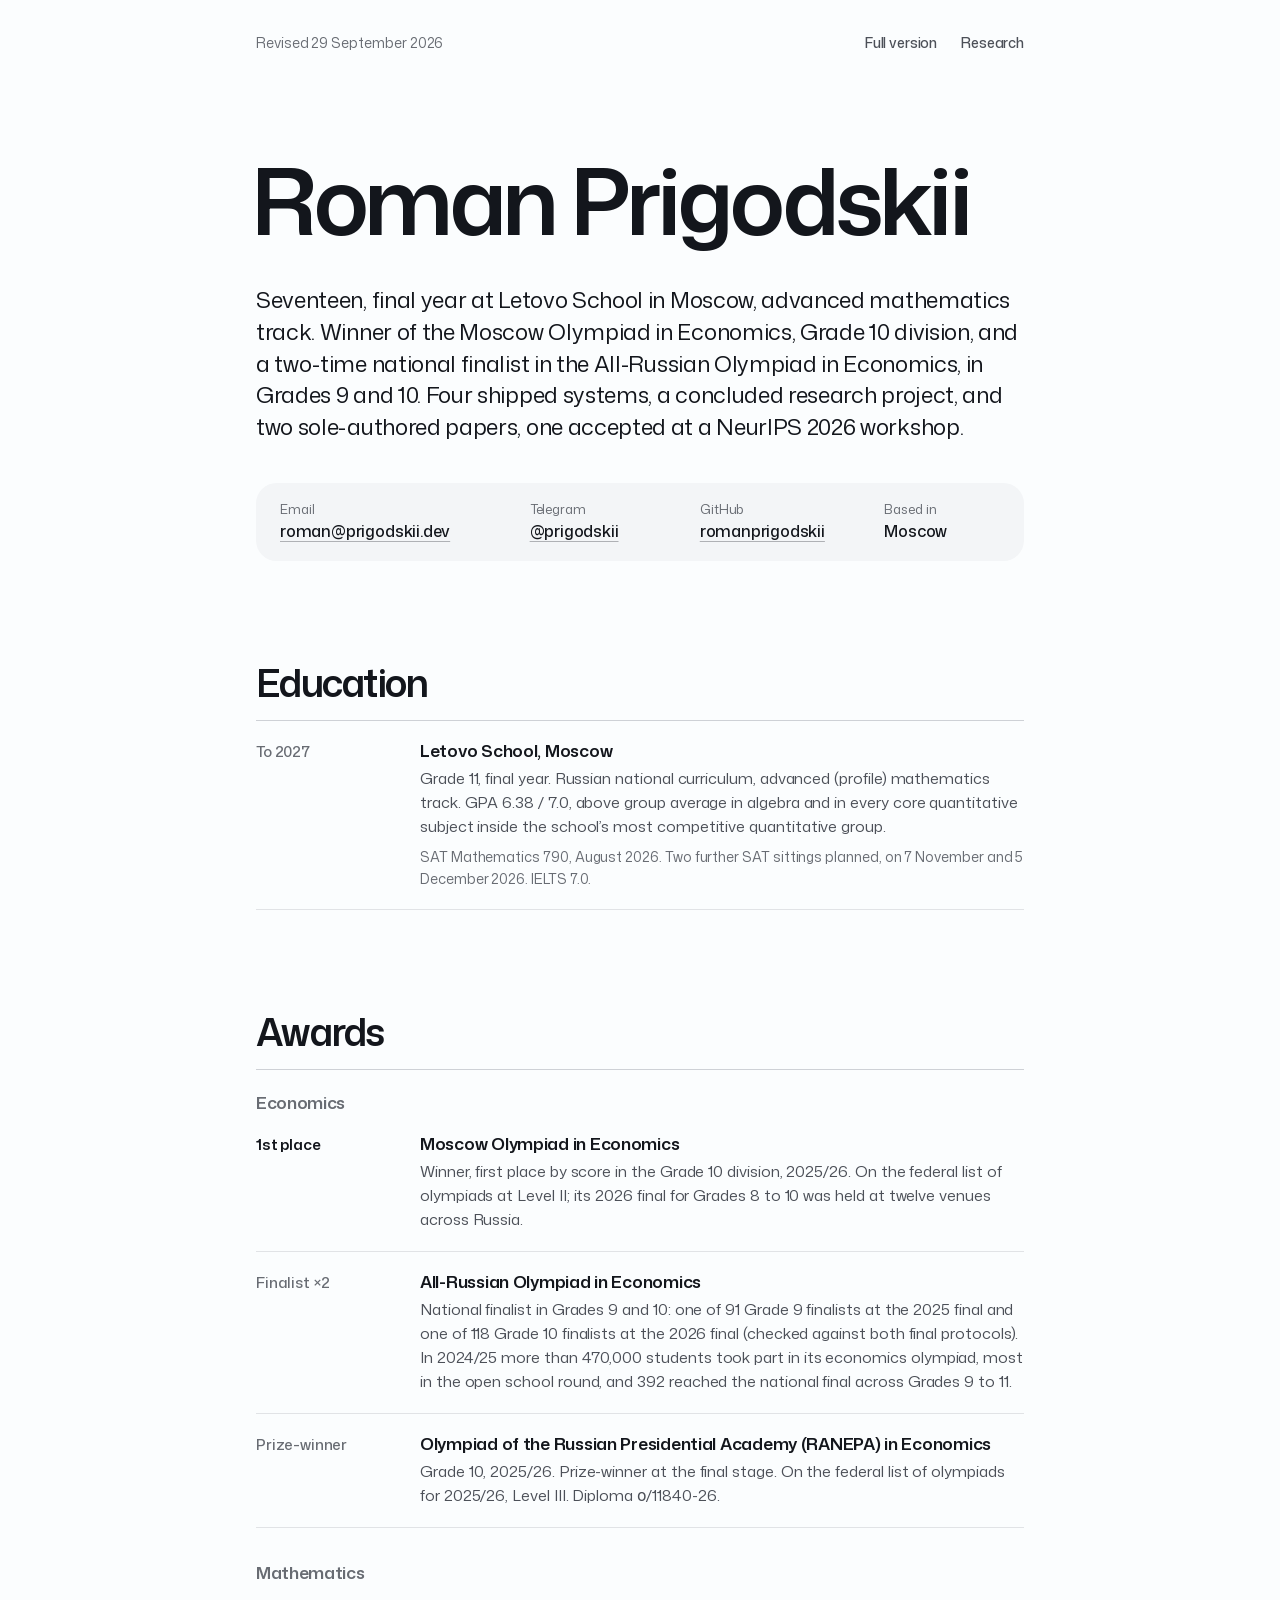
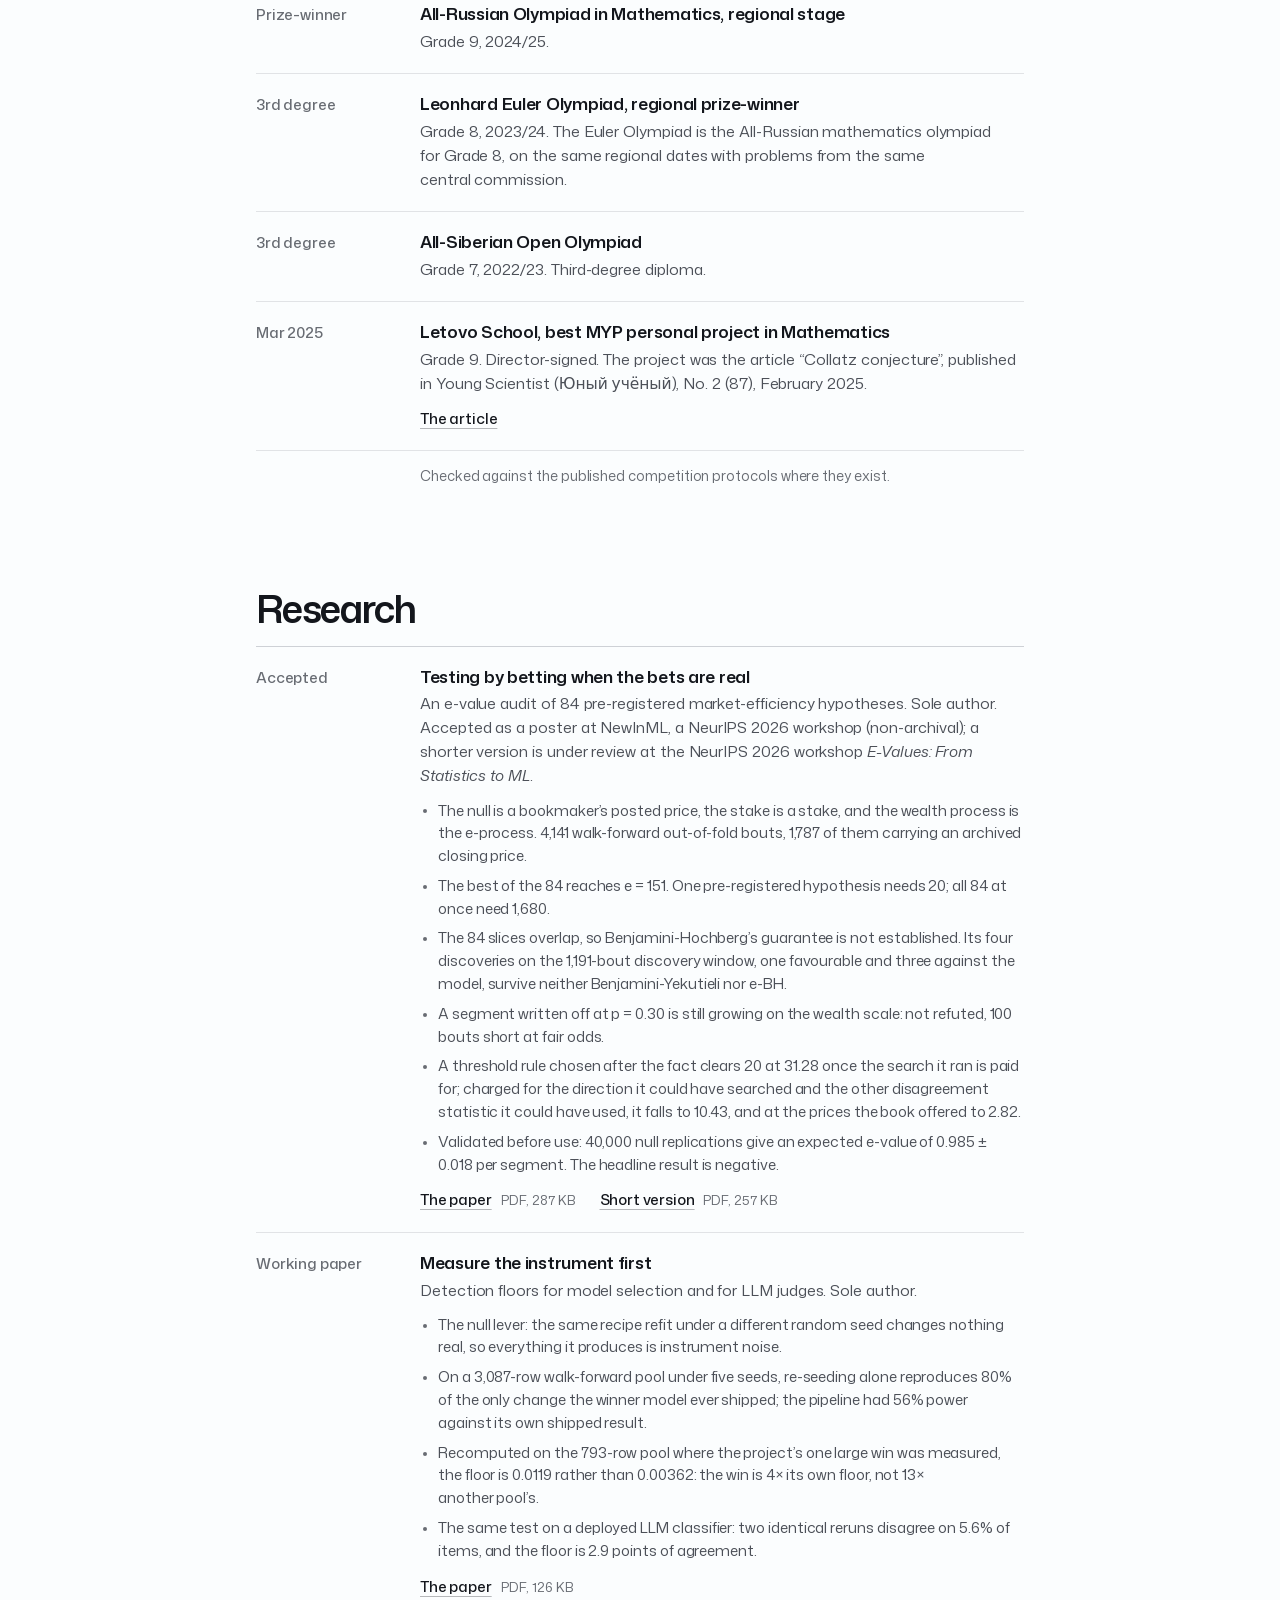
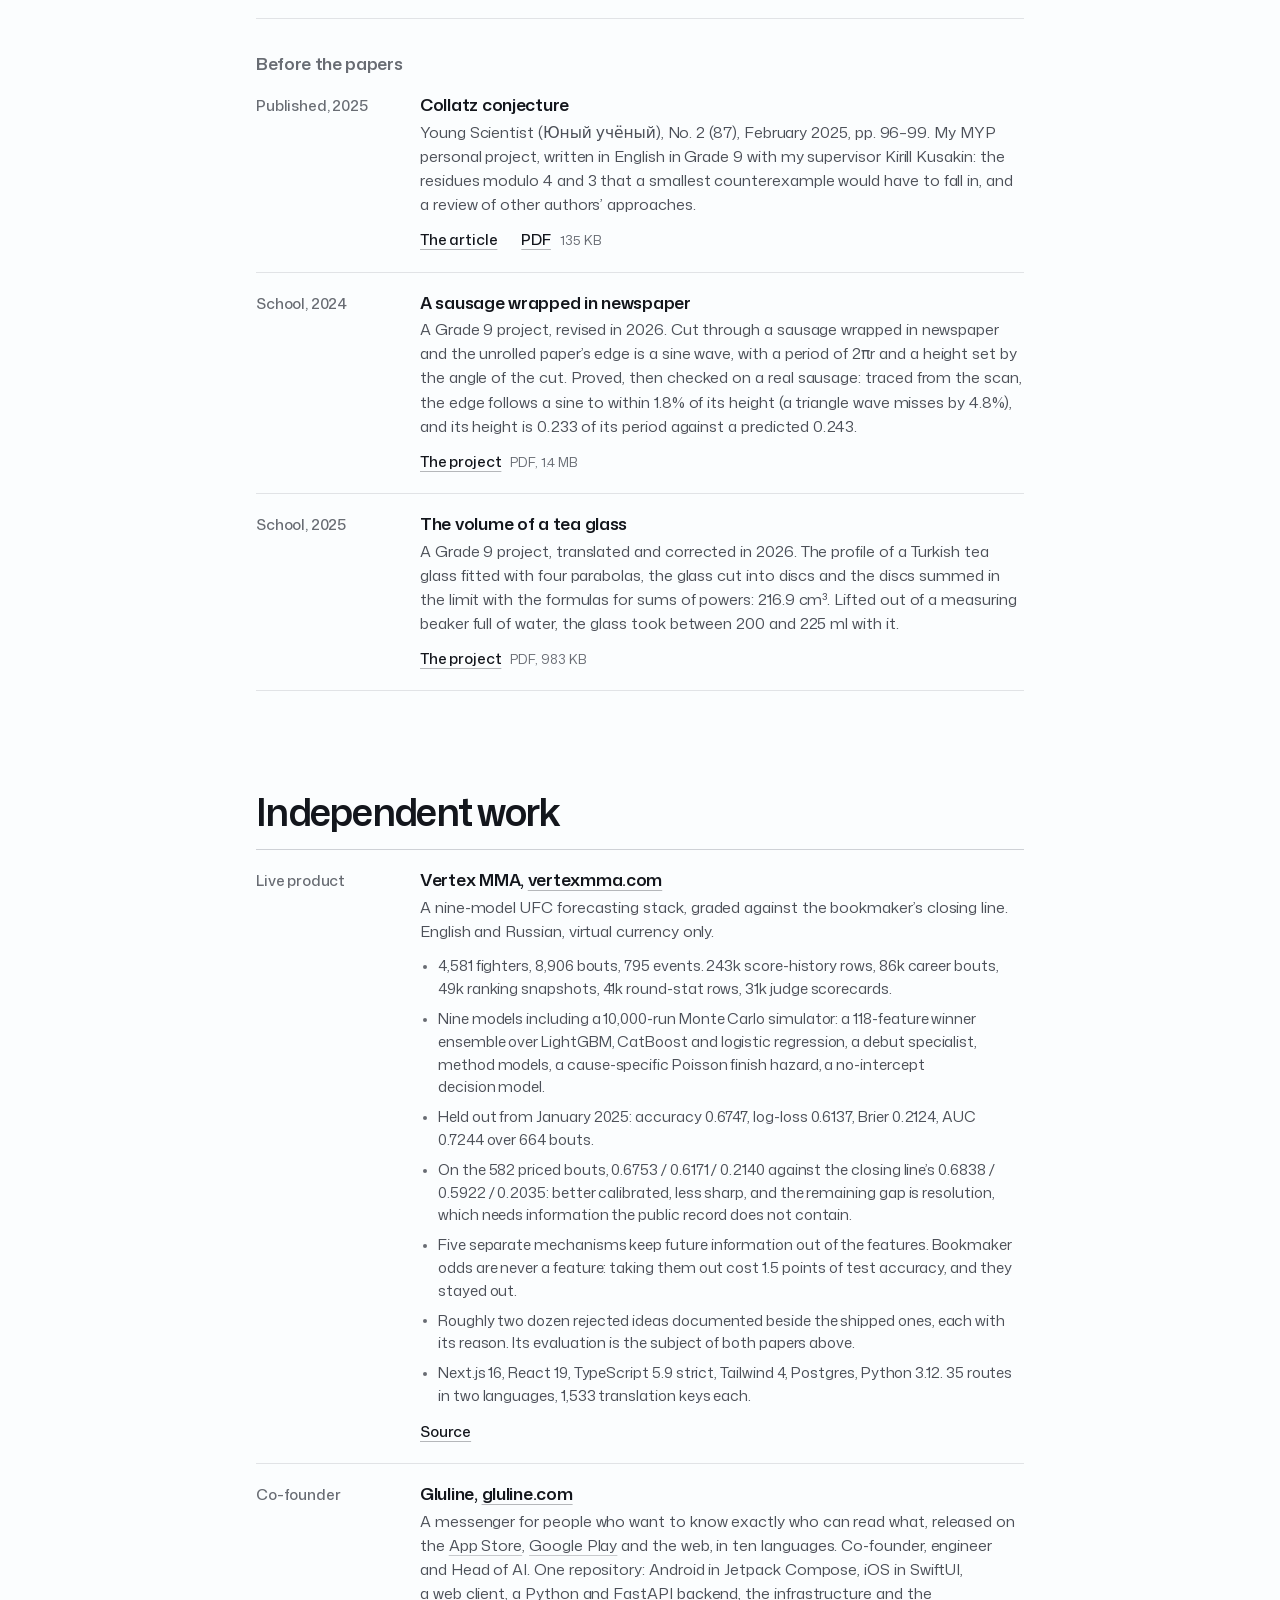
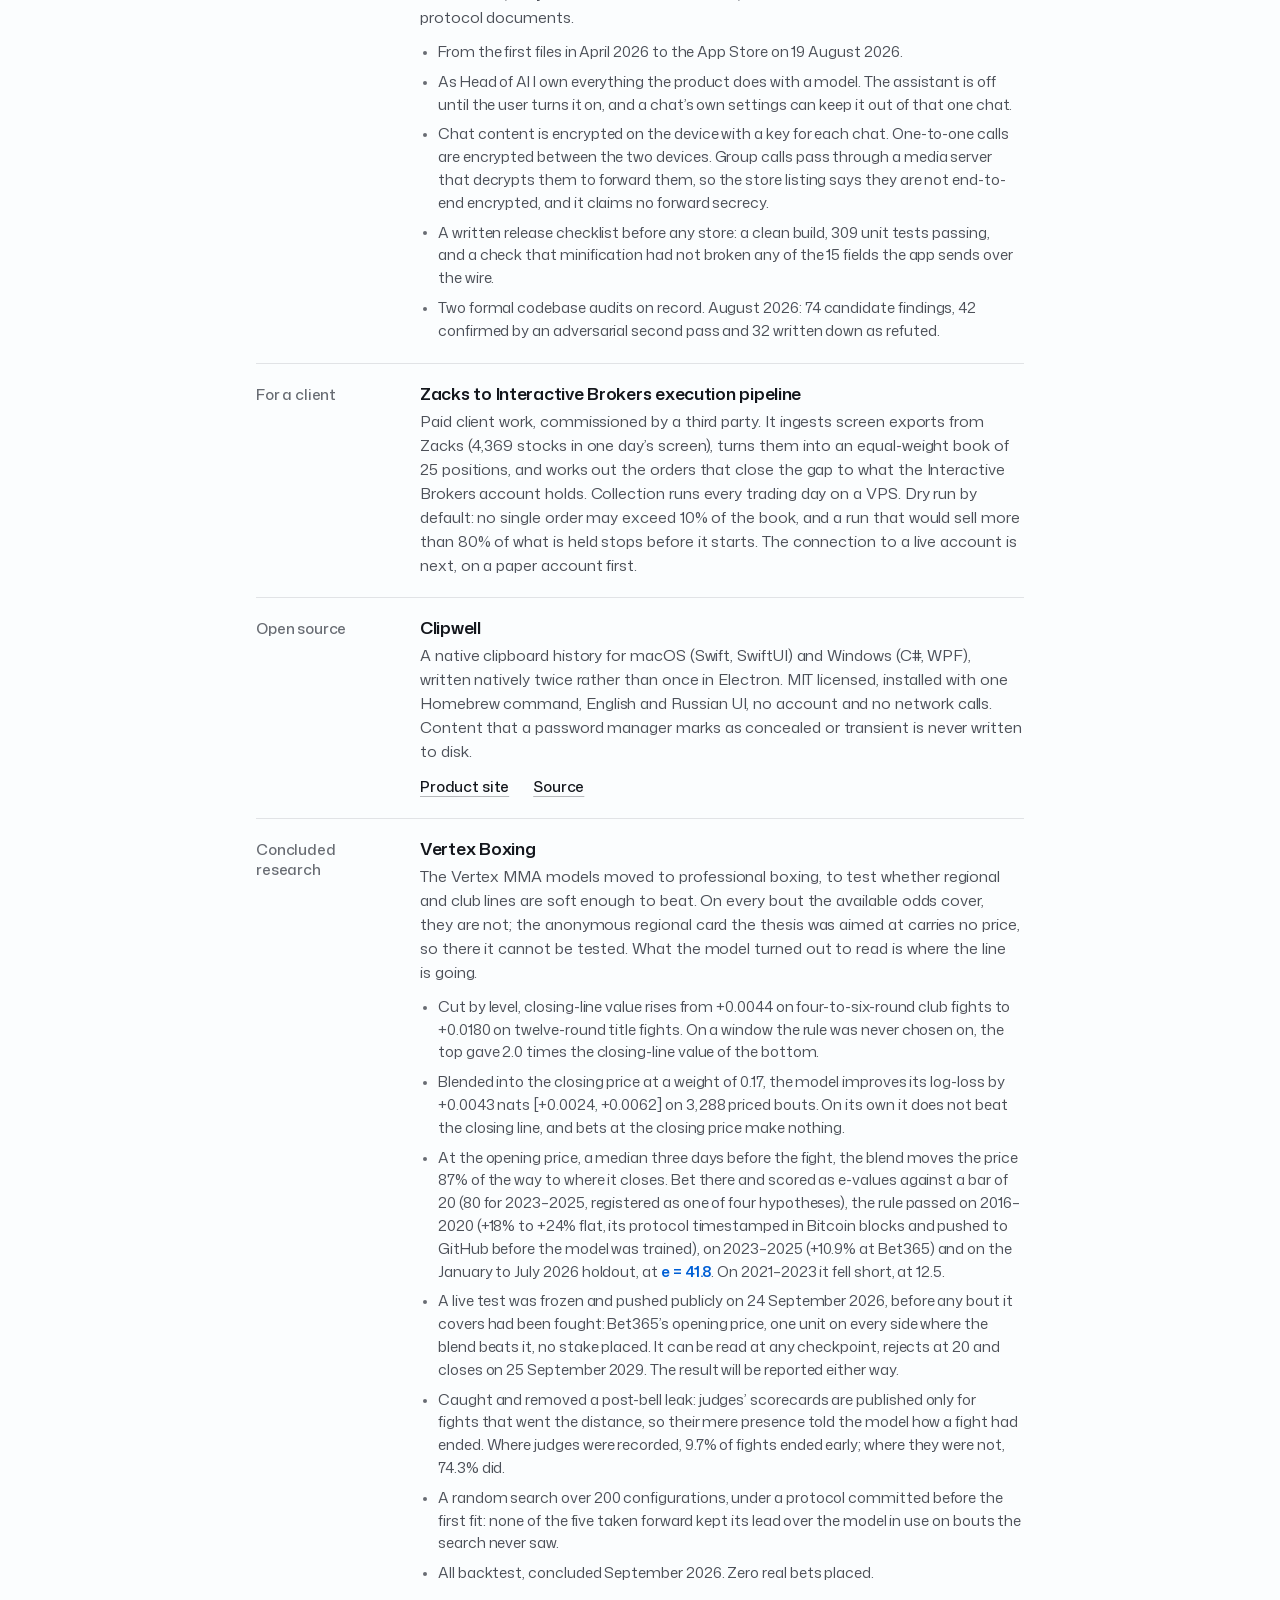
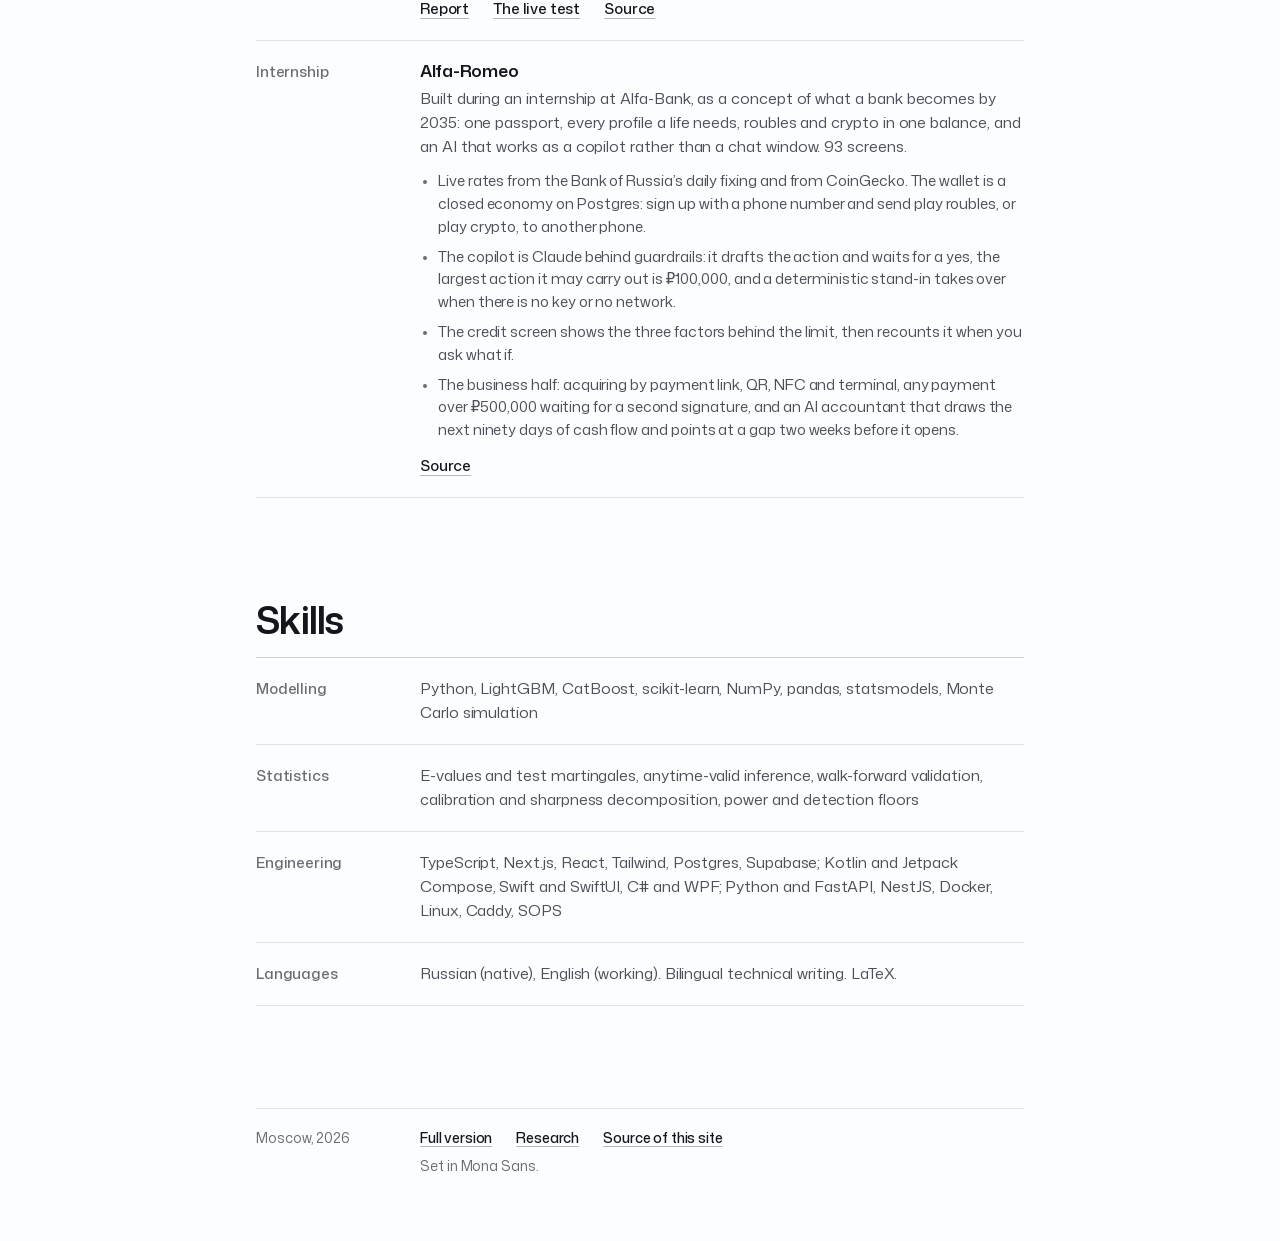
==== commit 4f819c1e: "content: the e-value paper accepted as a poster at NewInML The NeurIPS 2026 NewInML workshop accepte" ====
--- a/plain/index.html
+++ b/plain/index.html
@@ -4,14 +4,14 @@
 <meta charset="utf-8">
 <meta name="viewport" content="width=device-width, initial-scale=1, viewport-fit=cover">
 <title>Roman Prigodskii, plain version</title>
-<meta name="description" content="A printable record: Moscow Olympiad in Economics winner, four shipped systems, two sole-authored papers, one under review at a NeurIPS 2026 workshop.">
+<meta name="description" content="A printable record: Moscow Olympiad in Economics winner, four shipped systems, two sole-authored papers, one accepted at a NeurIPS 2026 workshop.">
 <meta name="author" content="Roman Prigodskii">
 <meta name="robots" content="index,follow">
 <meta name="theme-color" content="#FBFCFE">
 <link rel="canonical" href="https://prigodskii.dev/plain/">
 <meta property="og:type" content="profile">
 <meta property="og:title" content="Roman Prigodskii, plain version">
-<meta property="og:description" content="A printable record: Moscow Olympiad in Economics winner, four shipped systems, two sole-authored papers, one under review at a NeurIPS 2026 workshop.">
+<meta property="og:description" content="A printable record: Moscow Olympiad in Economics winner, four shipped systems, two sole-authored papers, one accepted at a NeurIPS 2026 workshop.">
 <meta property="og:url" content="https://prigodskii.dev/plain/">
 <meta property="og:image" content="https://prigodskii.dev/assets/img/og.png">
 <meta property="og:image:width" content="1200">
@@ -257,12 +257,12 @@
 
 <header class="hd">
   <p class="top">
-    <span>Revised 27 September 2026</span>
+    <span>Revised 29 September 2026</span>
     <span class="top-links"><a href="../">Full version</a><a href="../research/">Research</a></span>
     <span class="top-print">prigodskii.dev</span>
   </p>
   <h1>Roman Prigodskii</h1>
-  <p class="lede">Seventeen, final year at Letovo School in Moscow, advanced mathematics track. Winner of the Moscow Olympiad in Economics, Grade 10 division, and a two-time national finalist in the All-Russian Olympiad in Economics, in Grades 9 and 10. Four shipped systems, a concluded research project, and two sole-authored papers, one under review at a NeurIPS 2026 workshop.</p>
+  <p class="lede">Seventeen, final year at Letovo School in Moscow, advanced mathematics track. Winner of the Moscow Olympiad in Economics, Grade 10 division, and a two-time national finalist in the All-Russian Olympiad in Economics, in Grades 9 and 10. Four shipped systems, a concluded research project, and two sole-authored papers, one accepted at a NeurIPS 2026 workshop.</p>
   <dl class="contact">
     <div><dt>Email</dt><dd><a href="mailto:roman@prigodskii.dev">roman@prigodskii.dev</a></dd></div>
     <div><dt>Telegram</dt><dd><a href="https://t.me/prigodskii" rel="me noopener">@prigodskii</a></dd></div>
@@ -345,10 +345,10 @@
   <section aria-labelledby="s-research">
     <h2 id="s-research">Research</h2>
     <div class="row">
-      <span class="k">Under review</span>
+      <span class="k">Accepted</span>
       <div class="v">
         <h3>Testing by betting when the bets are real</h3>
-        <p>An e-value audit of 84 pre-registered market-efficiency hypotheses. Sole author. Under review at the NeurIPS 2026 workshop <i>E-Values: From Statistics to ML</i> (non-archival), with an extended version at NewInML; notification 29 September 2026.</p>
+        <p>An e-value audit of 84 pre-registered market-efficiency hypotheses. Sole author. Accepted as a poster at NewInML, a NeurIPS 2026 workshop (non-archival); a shorter version is under review at the NeurIPS 2026 workshop <i>E-Values: From Statistics to ML</i>.</p>
         <ul>
           <li>The null is a bookmaker&rsquo;s posted price, the stake is a stake, and the wealth process is the e-process. 4,141 walk-forward out-of-fold bouts, 1,787 of them carrying an archived closing price.</li>
           <li>The best of the 84 reaches e = 151. One pre-registered hypothesis needs 20; all 84 at once need 1,680.</li>
@@ -357,7 +357,7 @@
           <li>A threshold rule chosen after the fact clears 20 at 31.28 once the search it ran is paid for; charged for the direction it could have searched and the other disagreement statistic it could have used, it falls to 10.43, and at the prices the book offered to 2.82.</li>
           <li>Validated before use: 40,000 null replications give an expected e-value of 0.985 &plusmn; 0.018 per segment. The headline result is negative.</li>
         </ul>
-        <p class="src"><span><a href="../papers/evalues.pdf" data-p="prigodskii.dev/papers/evalues.pdf">The paper</a> <small>PDF, 257 KB</small></span><span><a href="../papers/newinml.pdf" data-p="prigodskii.dev/papers/newinml.pdf">Extended version</a> <small>PDF, 287 KB</small></span></p>
+        <p class="src"><span><a href="../papers/newinml.pdf" data-p="prigodskii.dev/papers/newinml.pdf">The paper</a> <small>PDF, 287 KB</small></span><span><a href="../papers/evalues.pdf" data-p="prigodskii.dev/papers/evalues.pdf">Short version</a> <small>PDF, 257 KB</small></span></p>
       </div>
     </div>
     <div class="row">
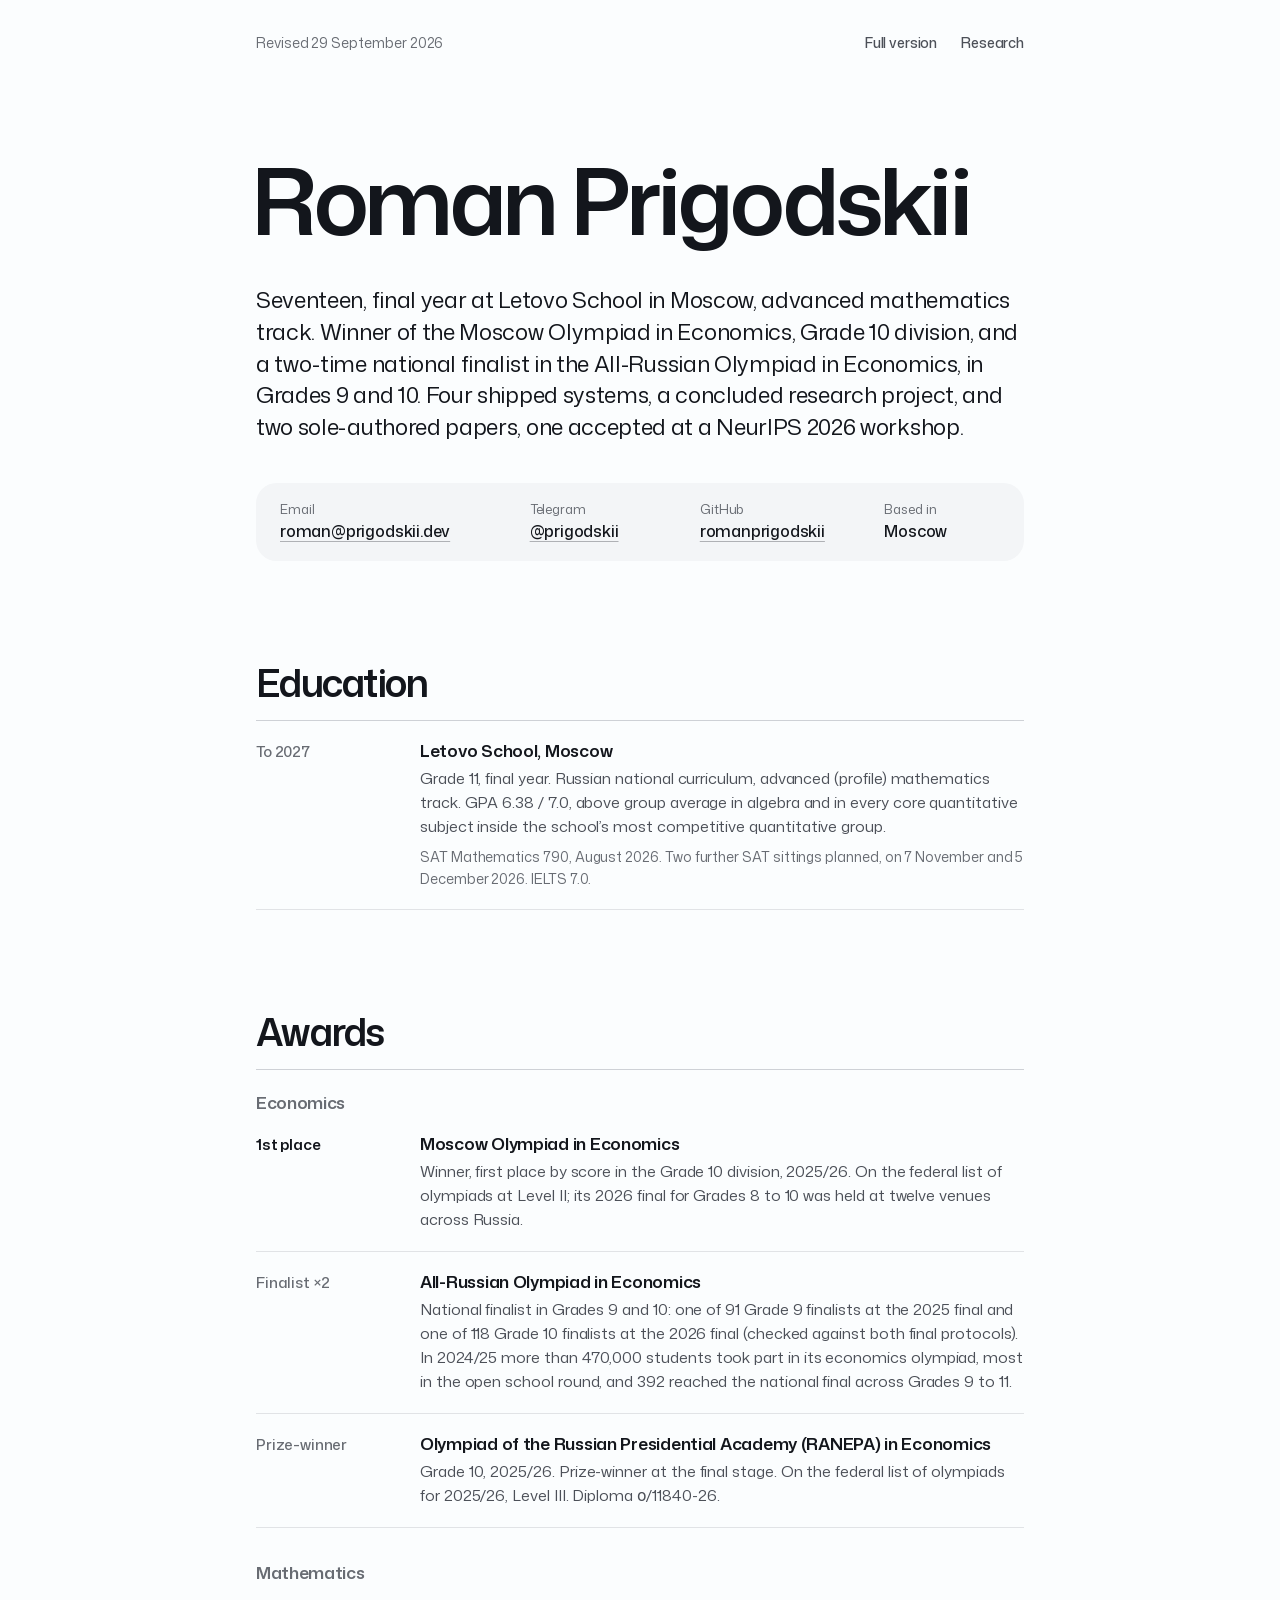
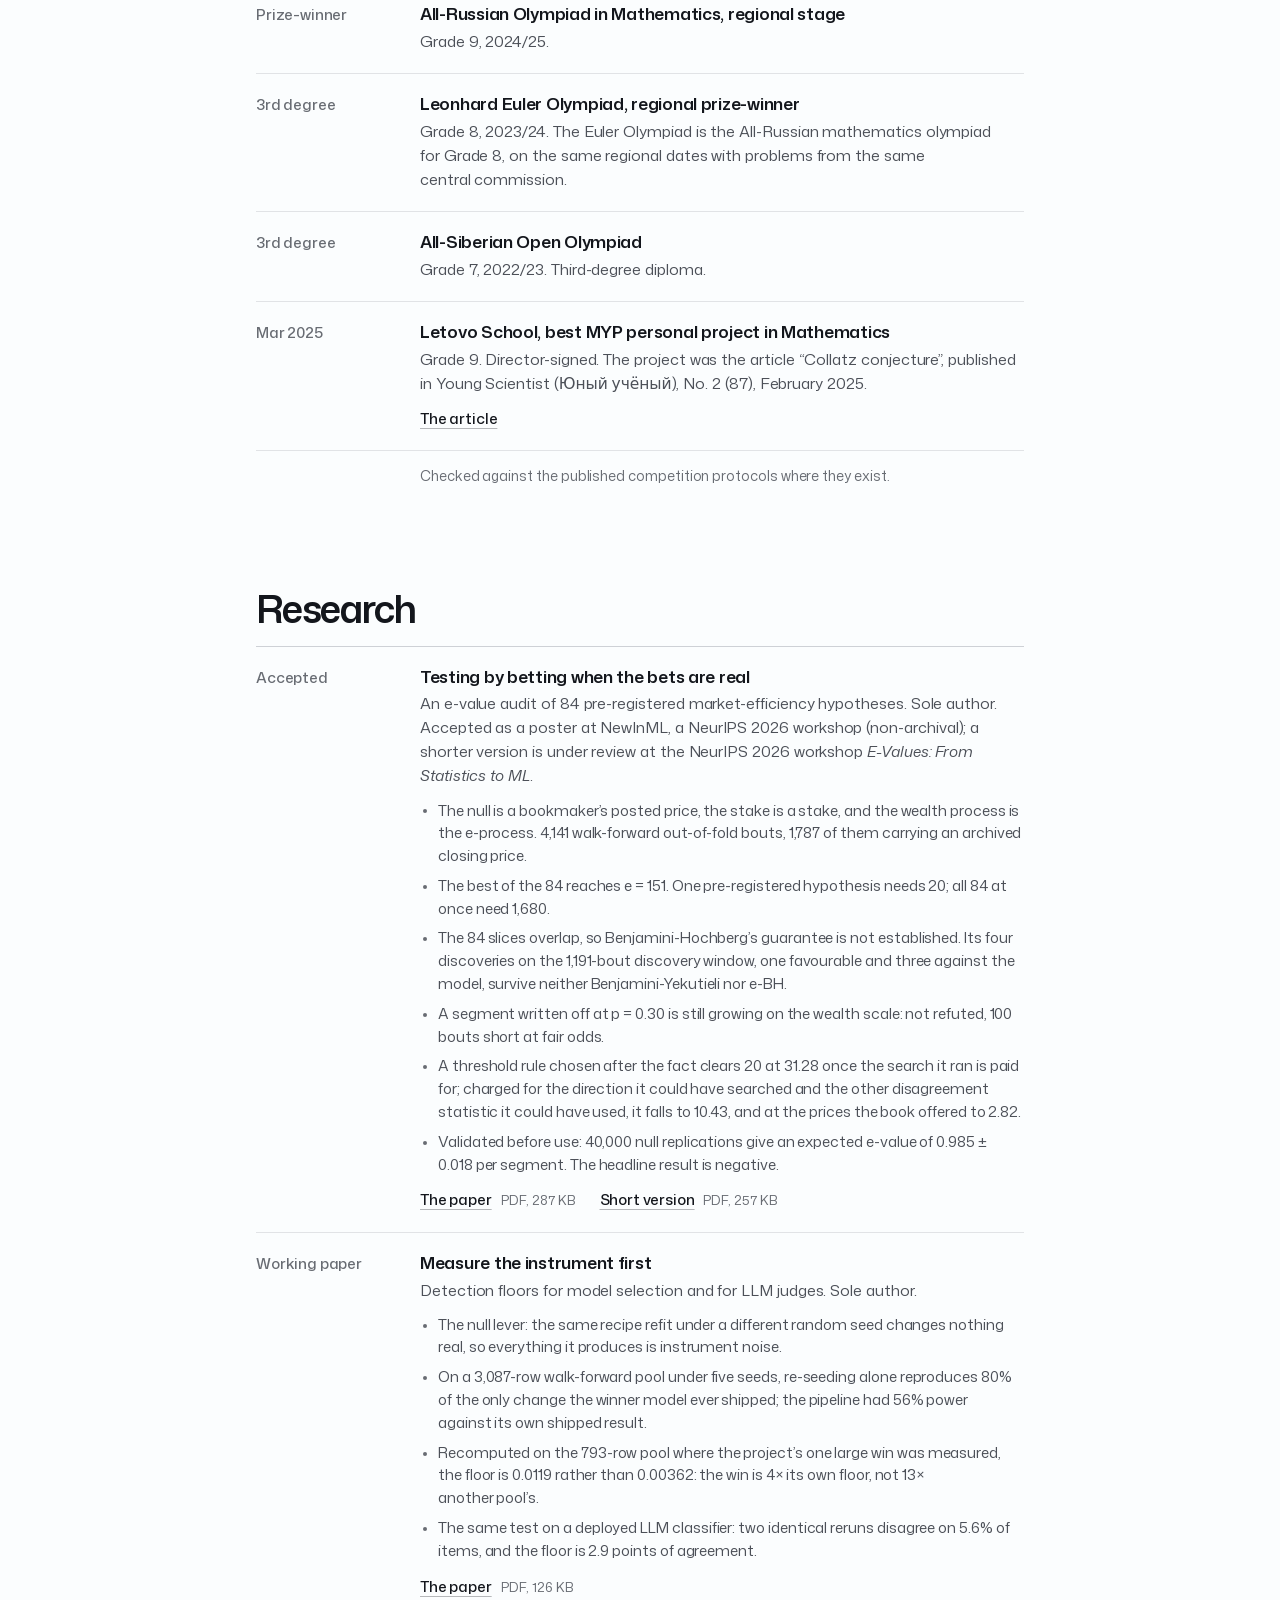
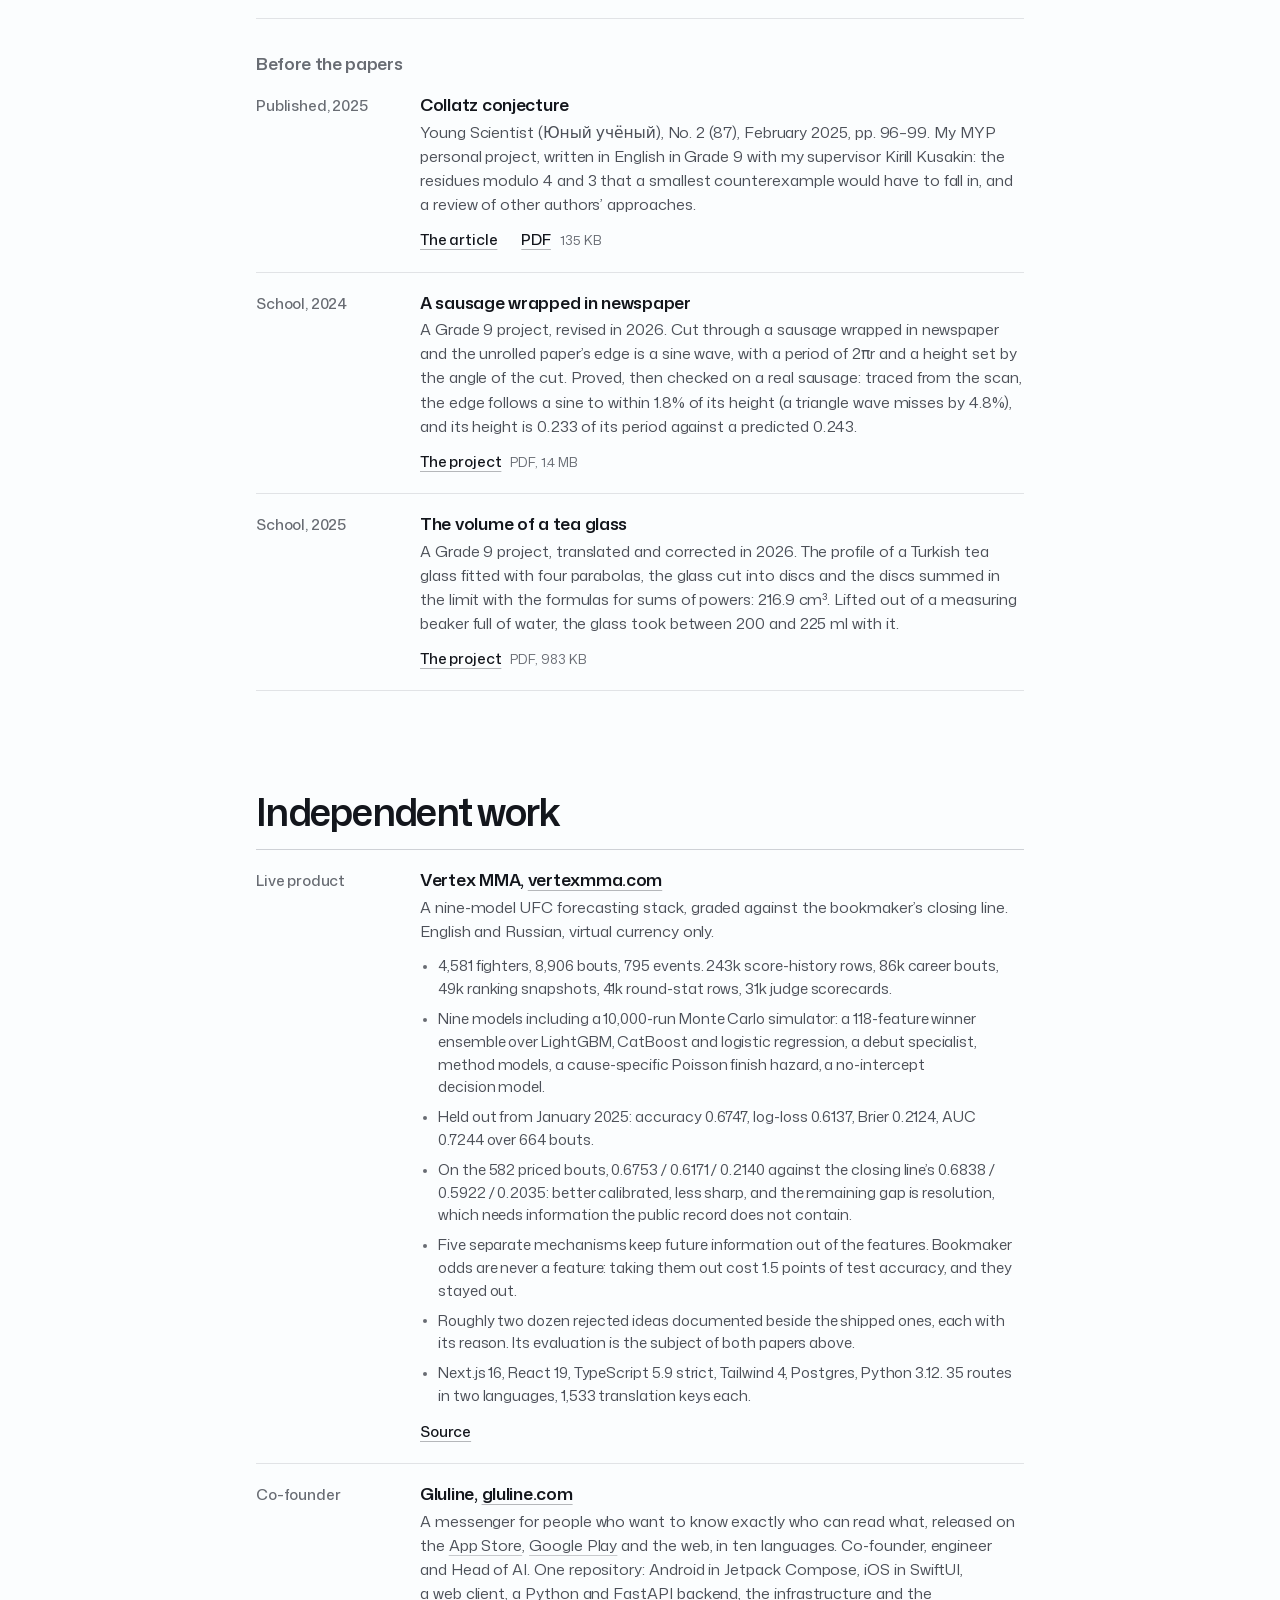
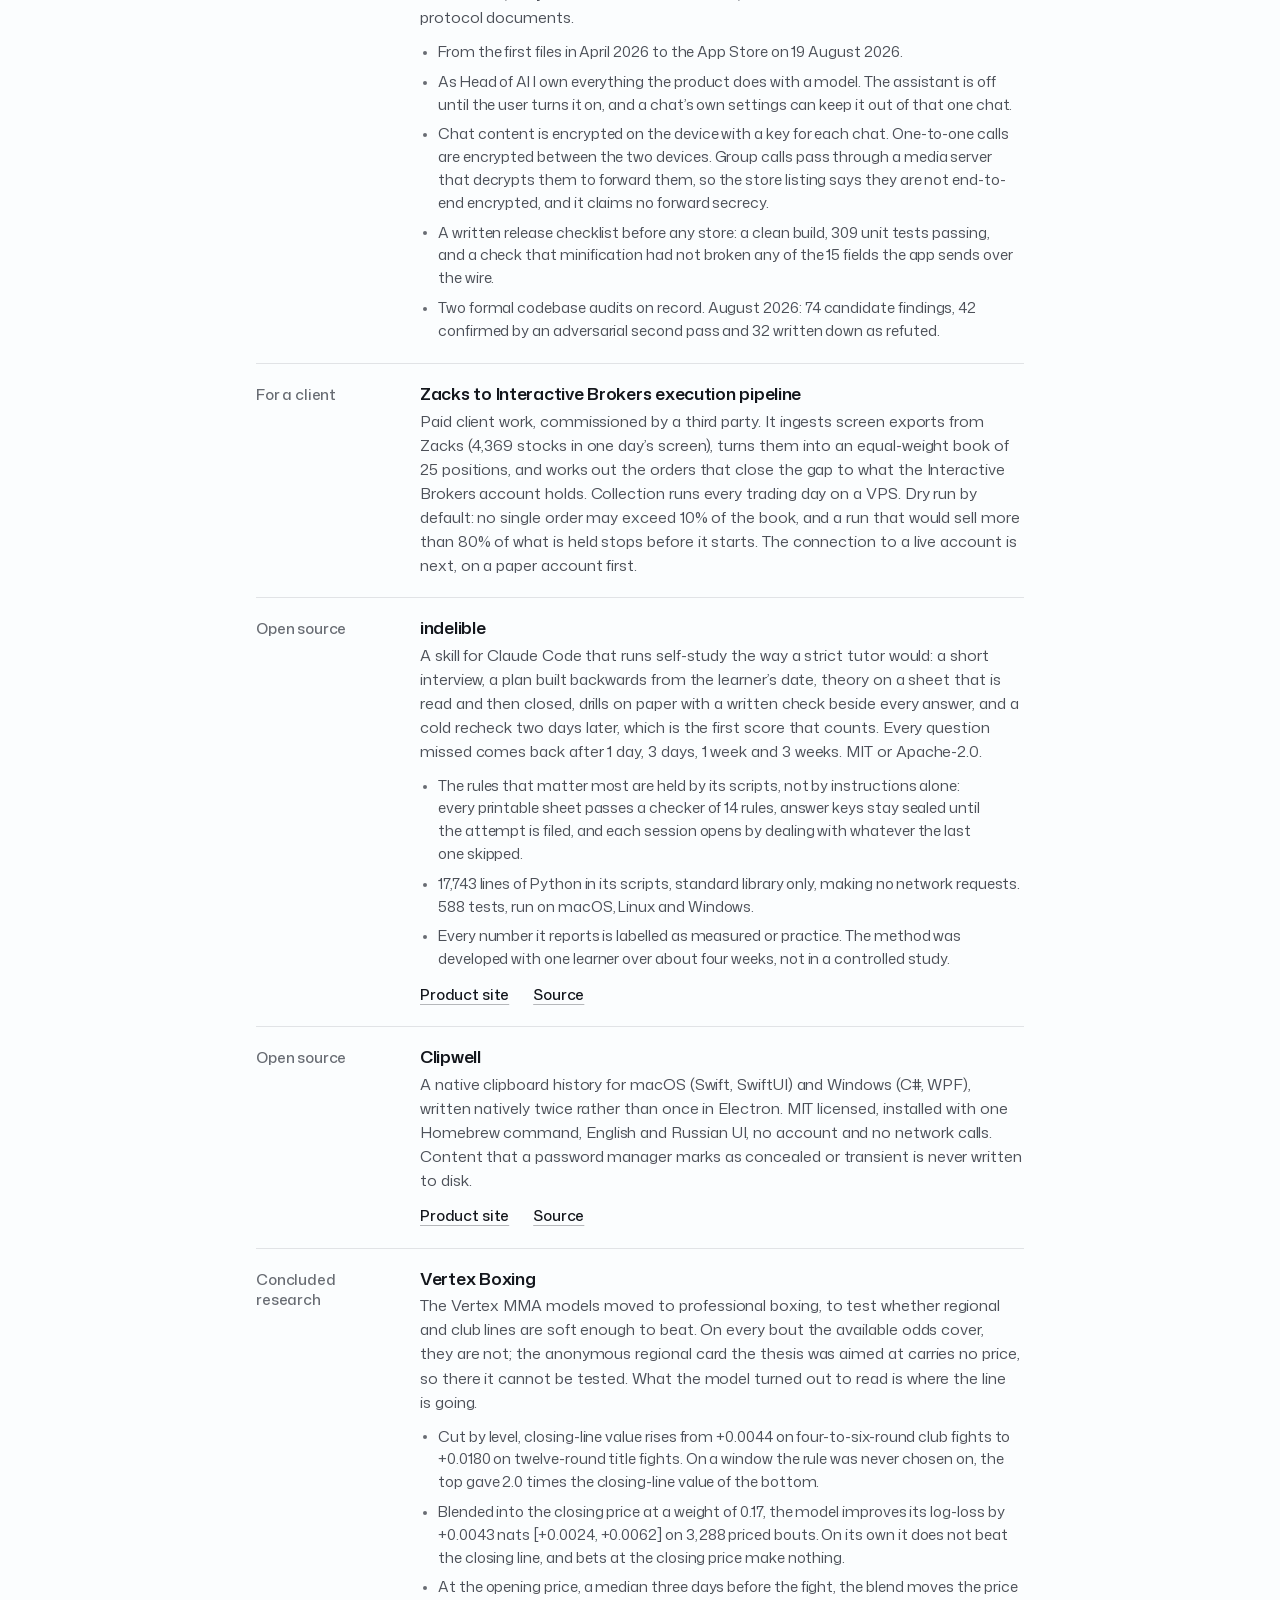
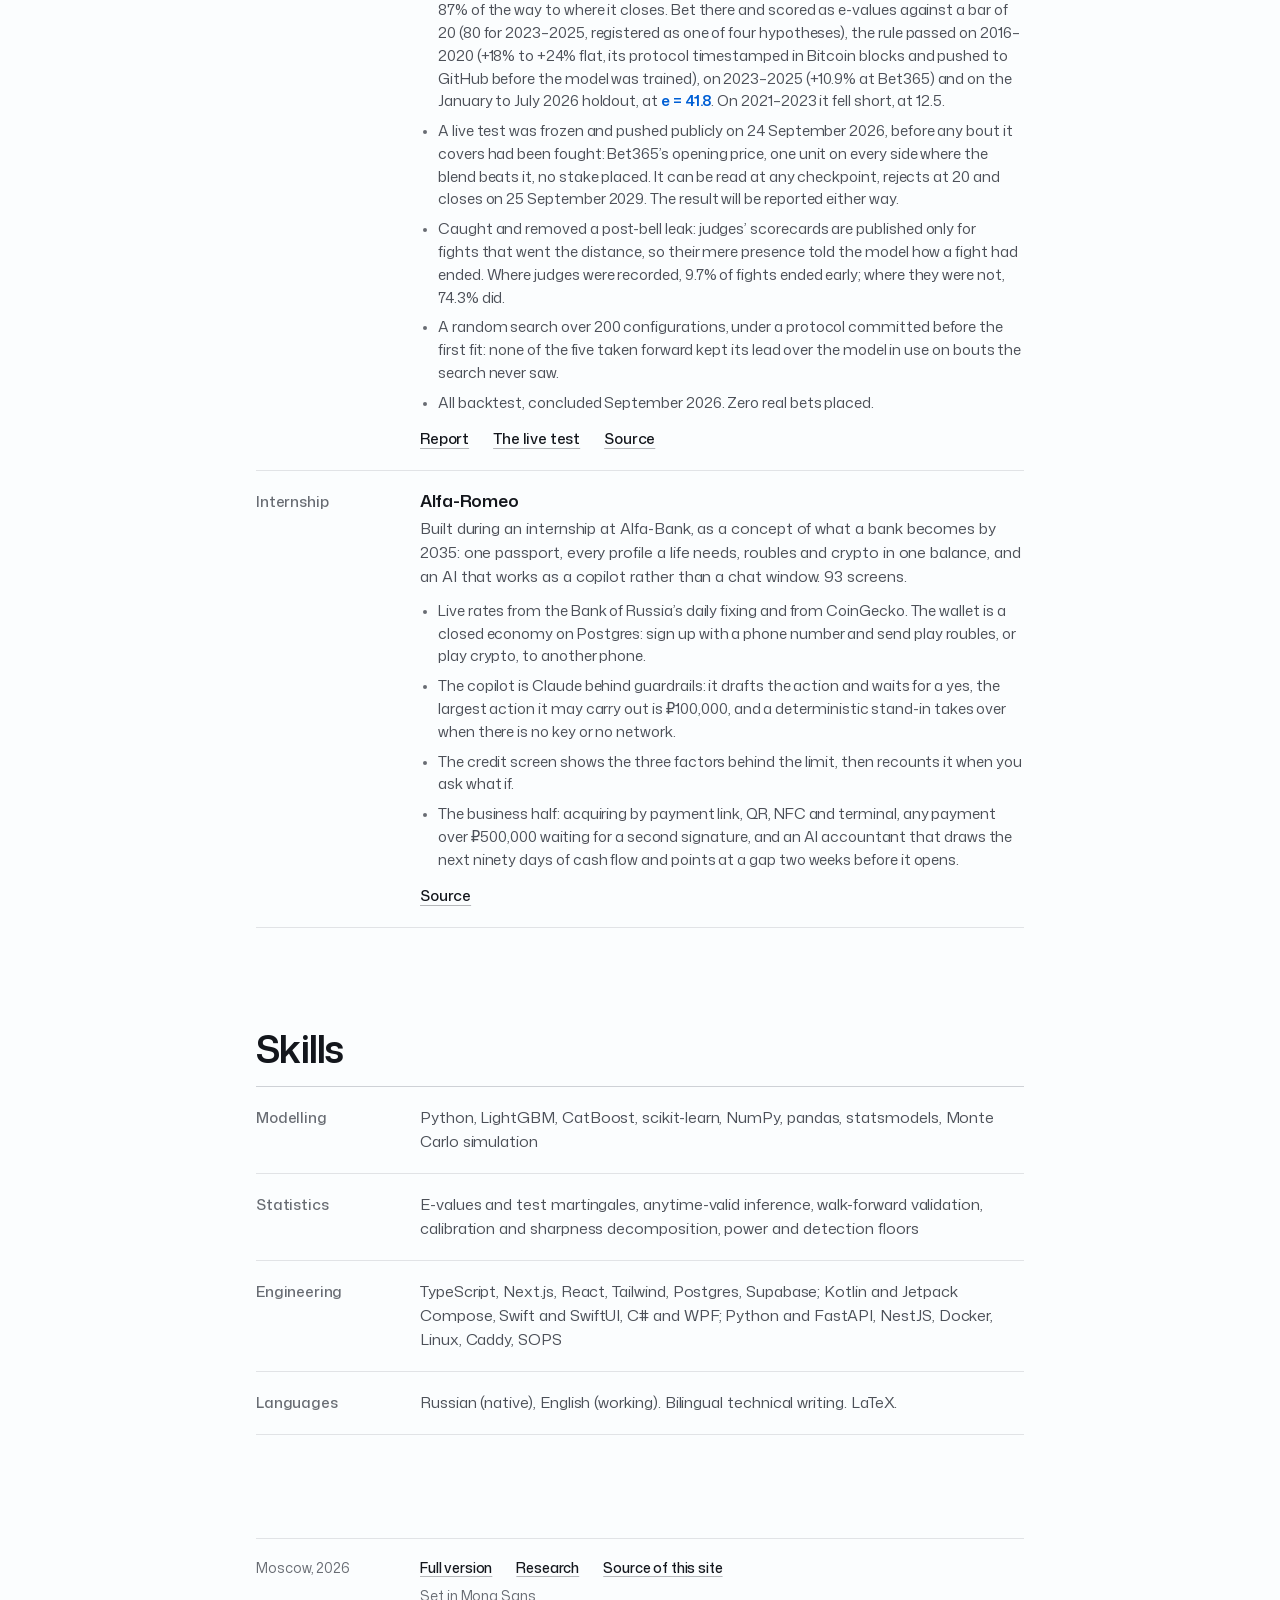
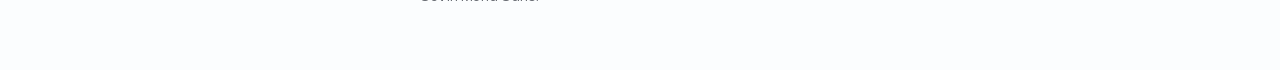
==== commit 12d8abd6: "feat: indelible, the seventh project On the home page between Zacks and Clipwell: pages indelible pr" ====
--- a/plain/index.html
+++ b/plain/index.html
@@ -444,6 +444,19 @@
     <div class="row">
       <span class="k">Open source</span>
       <div class="v">
+        <h3>indelible</h3>
+        <p>A skill for Claude Code that runs self-study the way a strict tutor would: a short interview, a plan built backwards from the learner&rsquo;s date, theory on a sheet that is read and then closed, drills on paper with a written check beside every answer, and a cold recheck two days later, which is the first score that counts. Every question missed comes back after 1 day, 3 days, 1 week and 3 weeks. MIT or Apache-2.0.</p>
+        <ul>
+          <li>The rules that matter most are held by its scripts, not by instructions alone: every printable sheet passes a checker of 14 rules, answer keys stay sealed until the attempt is filed, and each session opens by dealing with whatever the last one skipped.</li>
+          <li>17,743 lines of Python in its scripts, standard library only, making no network requests. 588 tests, run on macOS, Linux and Windows.</li>
+          <li>Every number it reports is labelled as measured or practice. The method was developed with one learner over about four weeks, not in a controlled study.</li>
+        </ul>
+        <p class="src"><a href="https://romanprigodskii.github.io/indelible/" rel="noopener" data-p="romanprigodskii.github.io/indelible">Product site</a><a href="https://github.com/romanprigodskii/indelible" rel="noopener" data-p="github.com/romanprigodskii/indelible">Source</a></p>
+      </div>
+    </div>
+    <div class="row">
+      <span class="k">Open source</span>
+      <div class="v">
         <h3>Clipwell</h3>
         <p>A native clipboard history for macOS (Swift, SwiftUI) and Windows (C#, WPF), written natively twice rather than once in Electron. MIT licensed, installed with one Homebrew command, English and Russian UI, no account and no network calls. Content that a password manager marks as concealed or transient is never written to disk.</p>
         <p class="src"><a href="https://romanprigodskii.github.io/clipwell/" rel="noopener" data-p="romanprigodskii.github.io/clipwell">Product site</a><a href="https://github.com/romanprigodskii/clipwell" rel="noopener" data-p="github.com/romanprigodskii/clipwell">Source</a></p>
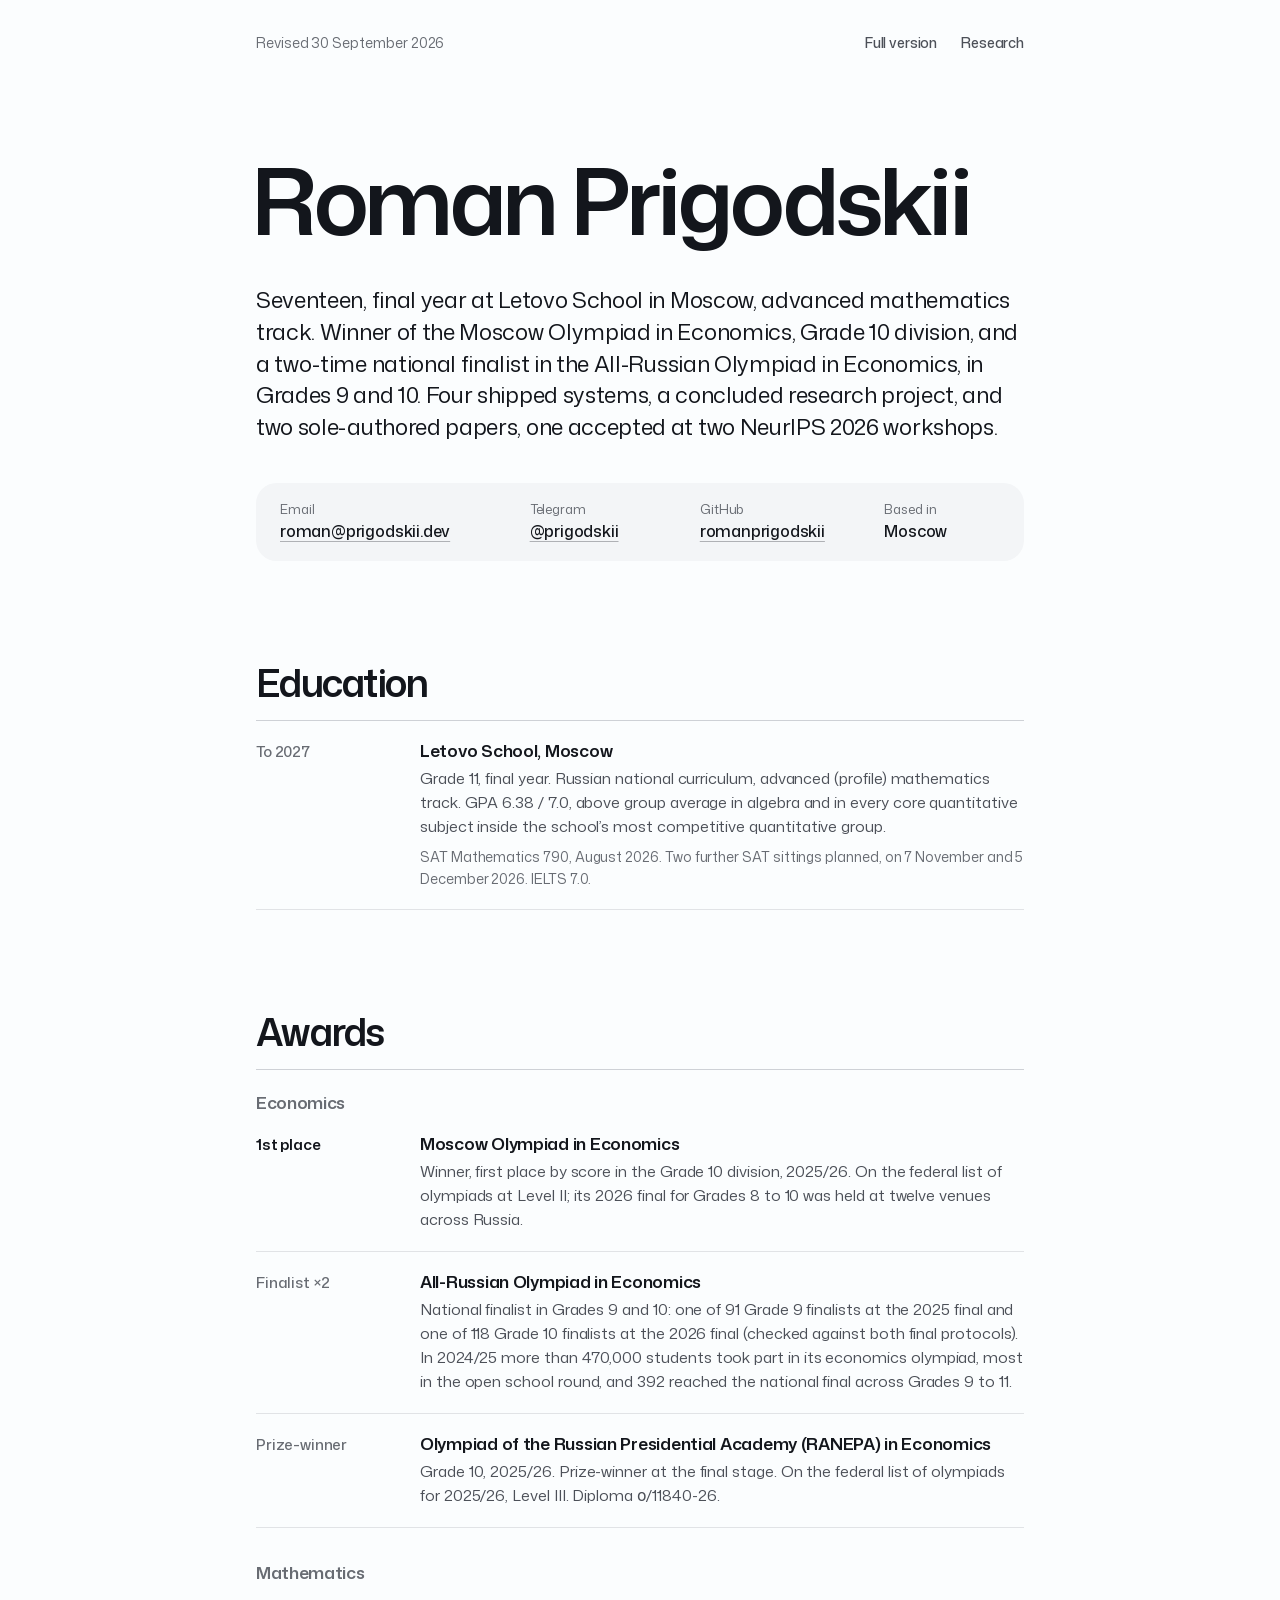
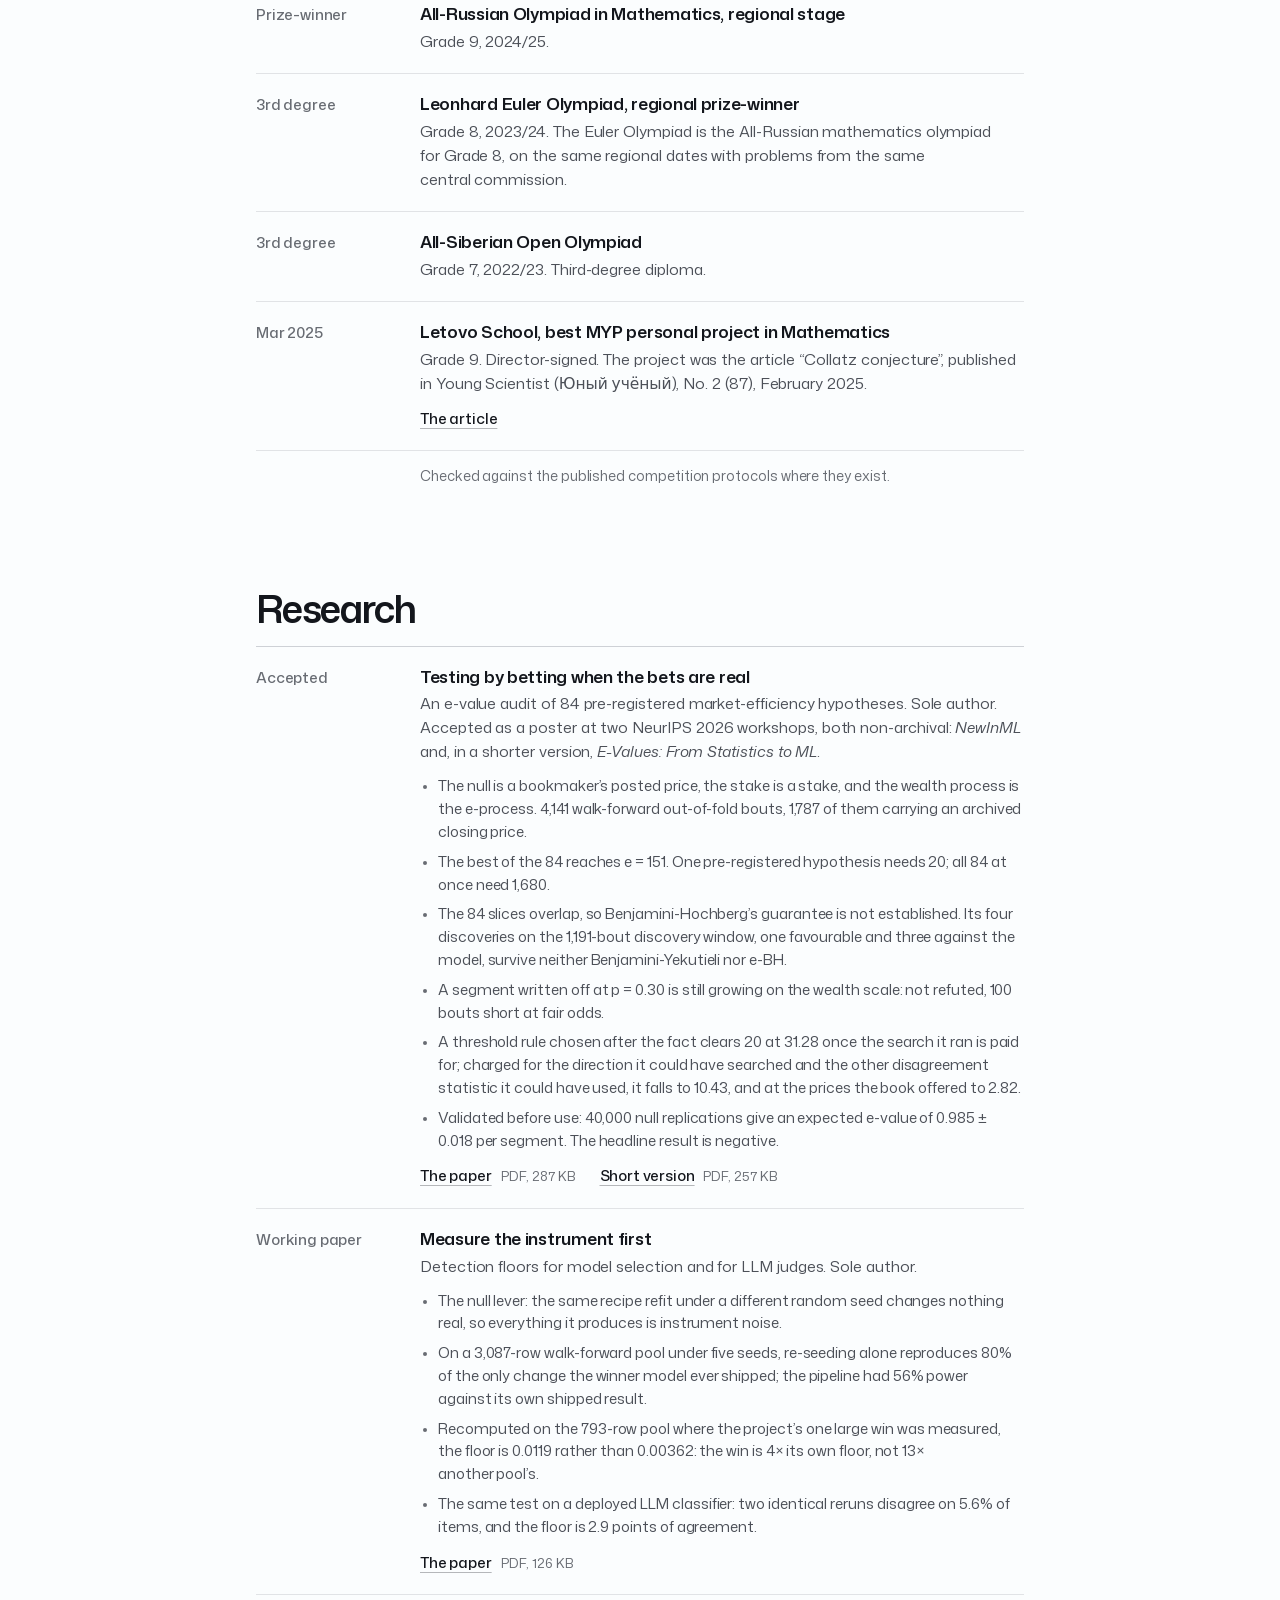
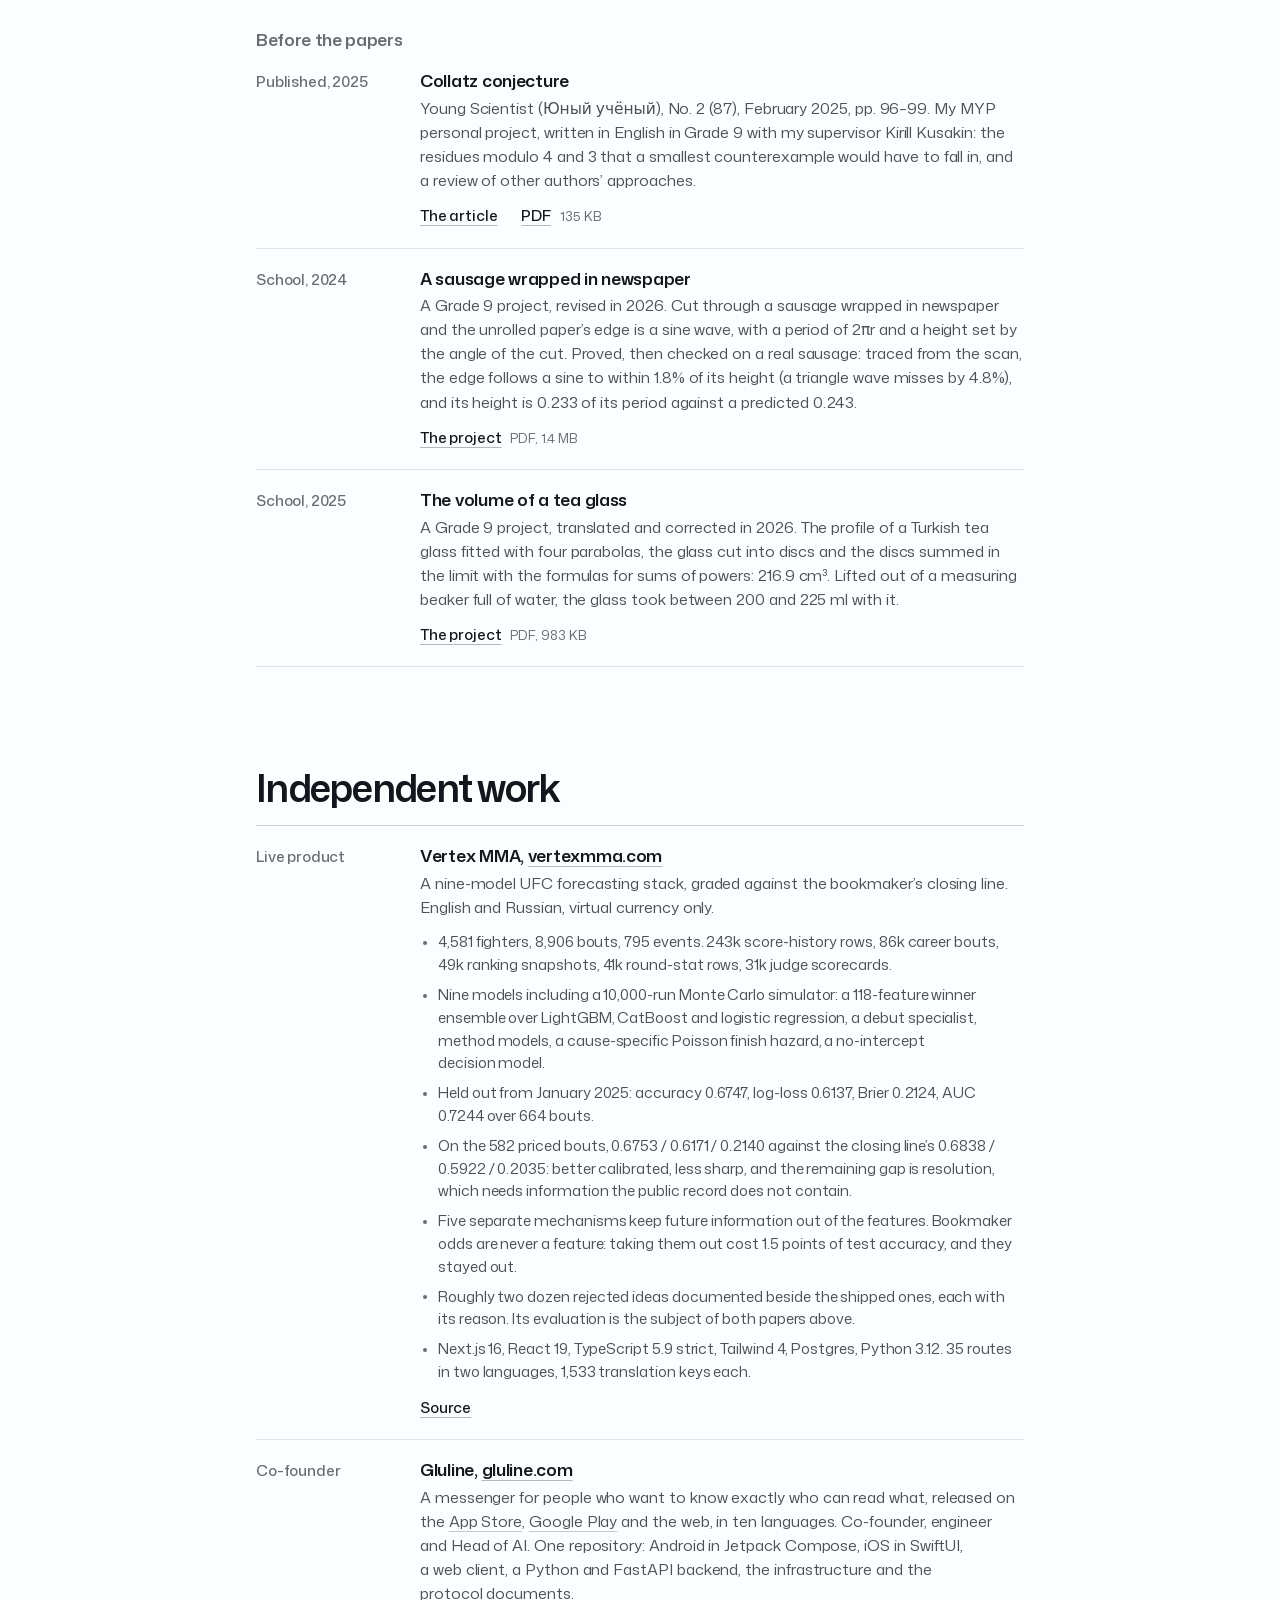
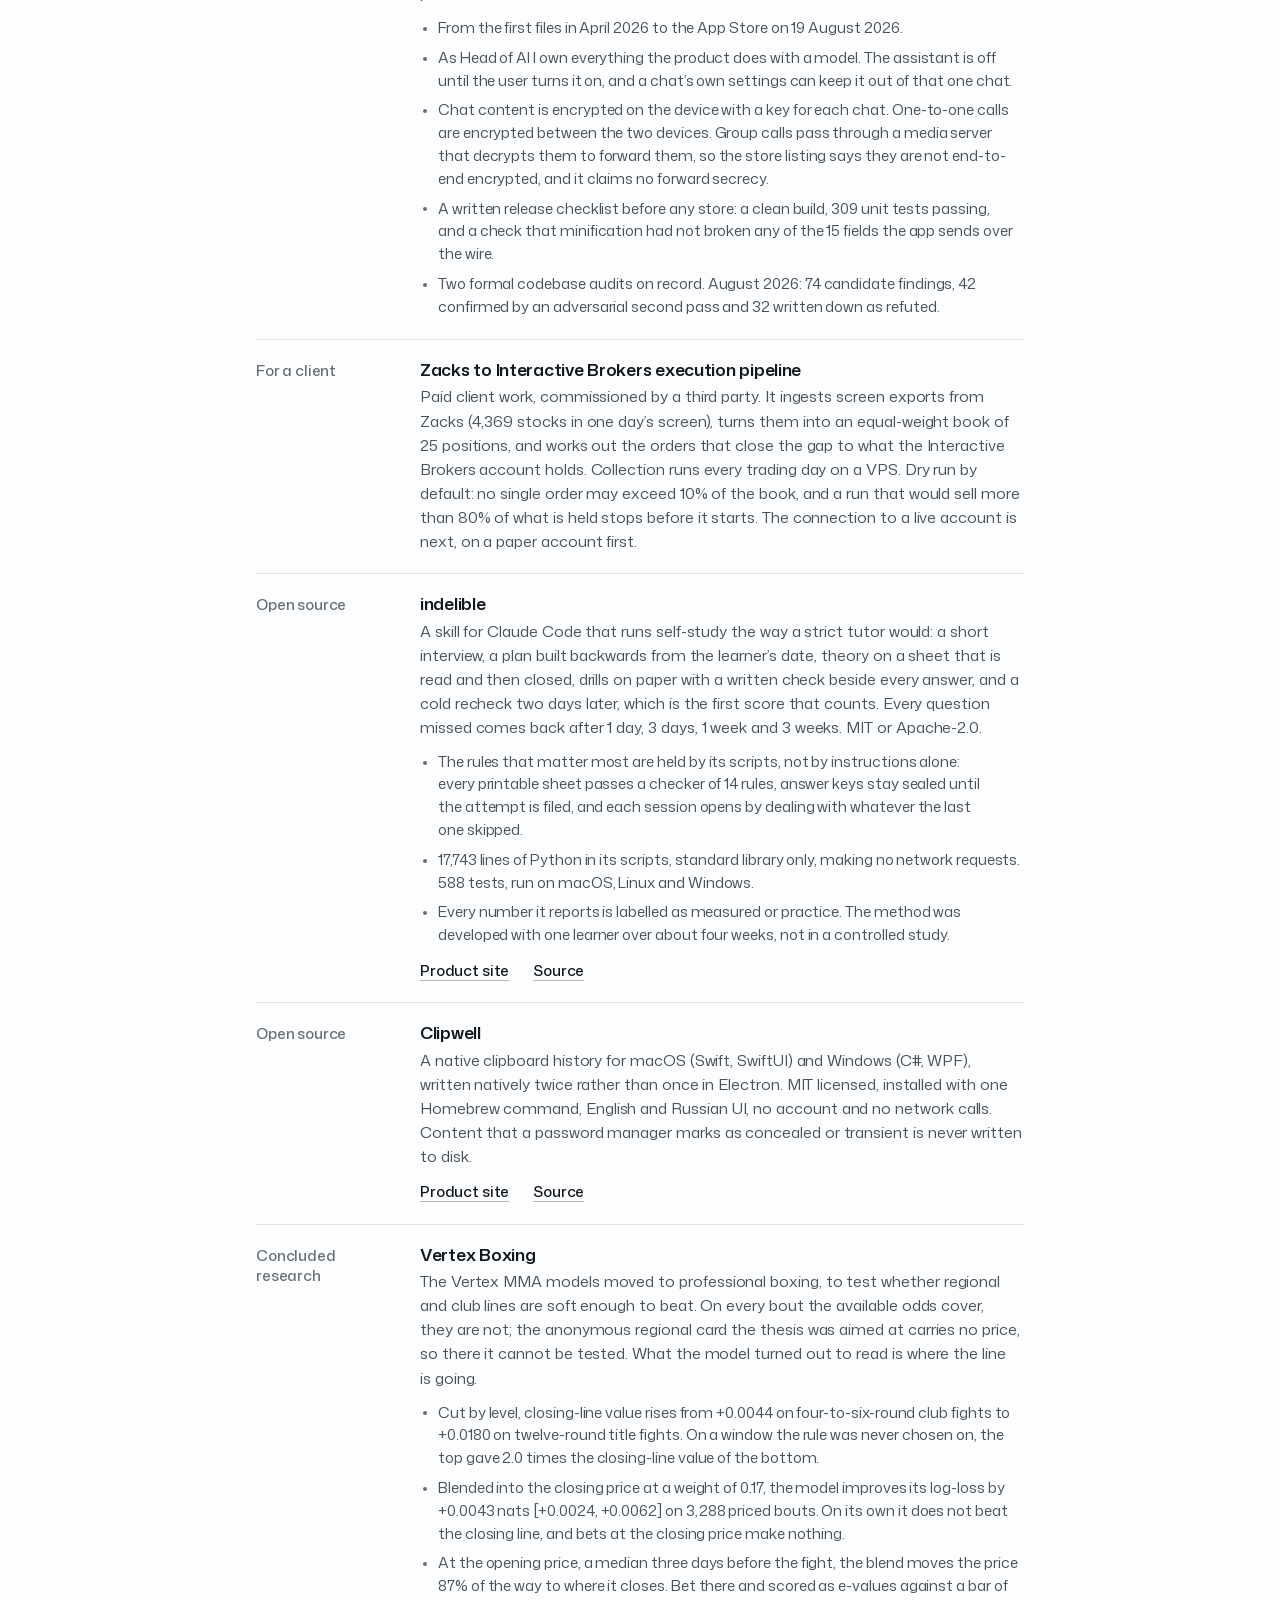
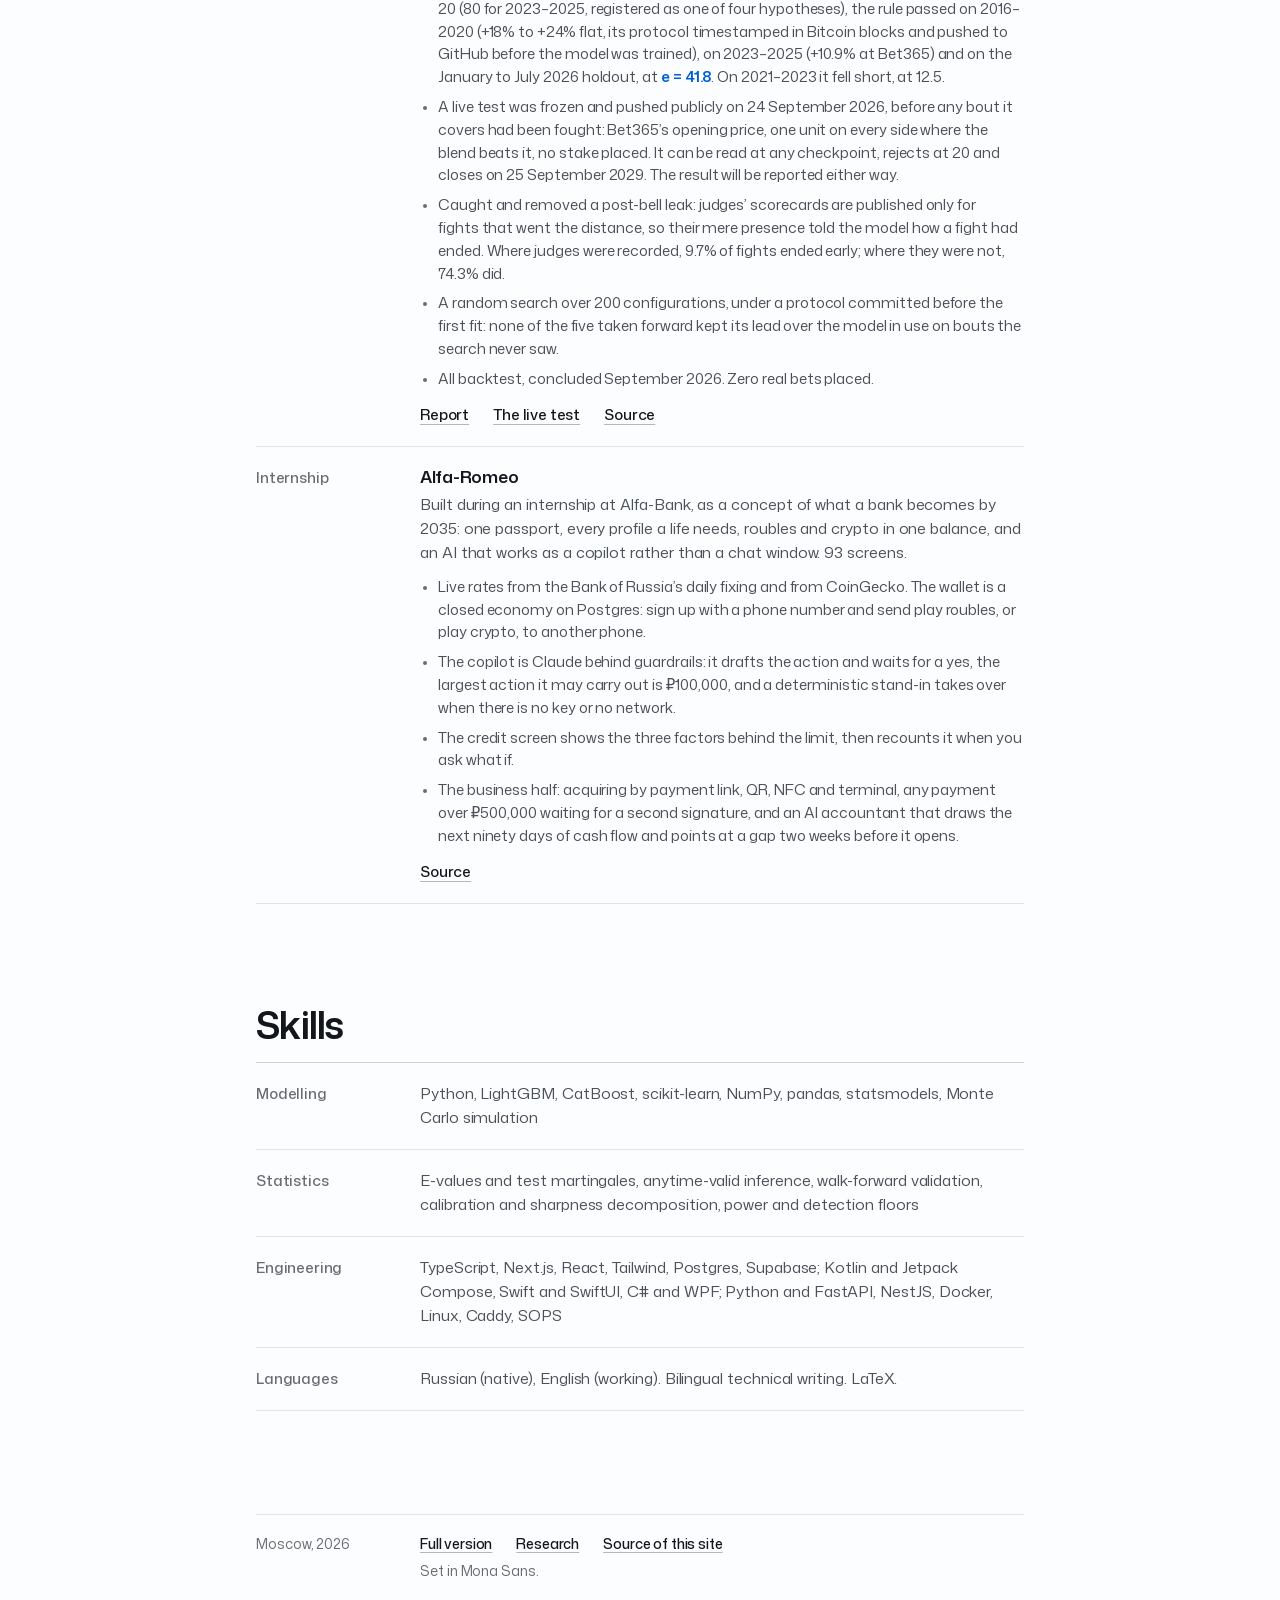
==== commit c40a0abf: "content: the short version accepted as a poster at E-Values too E-Values: From Statistics to ML, a N" ====
--- a/plain/index.html
+++ b/plain/index.html
@@ -4,14 +4,14 @@
 <meta charset="utf-8">
 <meta name="viewport" content="width=device-width, initial-scale=1, viewport-fit=cover">
 <title>Roman Prigodskii, plain version</title>
-<meta name="description" content="A printable record: Moscow Olympiad in Economics winner, four shipped systems, two sole-authored papers, one accepted at a NeurIPS 2026 workshop.">
+<meta name="description" content="A printable record: Moscow Olympiad in Economics winner, four shipped systems, two sole-authored papers, one accepted at two NeurIPS 2026 workshops.">
 <meta name="author" content="Roman Prigodskii">
 <meta name="robots" content="index,follow">
 <meta name="theme-color" content="#FBFCFE">
 <link rel="canonical" href="https://prigodskii.dev/plain/">
 <meta property="og:type" content="profile">
 <meta property="og:title" content="Roman Prigodskii, plain version">
-<meta property="og:description" content="A printable record: Moscow Olympiad in Economics winner, four shipped systems, two sole-authored papers, one accepted at a NeurIPS 2026 workshop.">
+<meta property="og:description" content="A printable record: Moscow Olympiad in Economics winner, four shipped systems, two sole-authored papers, one accepted at two NeurIPS 2026 workshops.">
 <meta property="og:url" content="https://prigodskii.dev/plain/">
 <meta property="og:image" content="https://prigodskii.dev/assets/img/og.png">
 <meta property="og:image:width" content="1200">
@@ -257,12 +257,12 @@
 
 <header class="hd">
   <p class="top">
-    <span>Revised 29 September 2026</span>
+    <span>Revised 30 September 2026</span>
     <span class="top-links"><a href="../">Full version</a><a href="../research/">Research</a></span>
     <span class="top-print">prigodskii.dev</span>
   </p>
   <h1>Roman Prigodskii</h1>
-  <p class="lede">Seventeen, final year at Letovo School in Moscow, advanced mathematics track. Winner of the Moscow Olympiad in Economics, Grade 10 division, and a two-time national finalist in the All-Russian Olympiad in Economics, in Grades 9 and 10. Four shipped systems, a concluded research project, and two sole-authored papers, one accepted at a NeurIPS 2026 workshop.</p>
+  <p class="lede">Seventeen, final year at Letovo School in Moscow, advanced mathematics track. Winner of the Moscow Olympiad in Economics, Grade 10 division, and a two-time national finalist in the All-Russian Olympiad in Economics, in Grades 9 and 10. Four shipped systems, a concluded research project, and two sole-authored papers, one accepted at two NeurIPS 2026 workshops.</p>
   <dl class="contact">
     <div><dt>Email</dt><dd><a href="mailto:roman@prigodskii.dev">roman@prigodskii.dev</a></dd></div>
     <div><dt>Telegram</dt><dd><a href="https://t.me/prigodskii" rel="me noopener">@prigodskii</a></dd></div>
@@ -348,7 +348,7 @@
       <span class="k">Accepted</span>
       <div class="v">
         <h3>Testing by betting when the bets are real</h3>
-        <p>An e-value audit of 84 pre-registered market-efficiency hypotheses. Sole author. Accepted as a poster at NewInML, a NeurIPS 2026 workshop (non-archival); a shorter version is under review at the NeurIPS 2026 workshop <i>E-Values: From Statistics to ML</i>.</p>
+        <p>An e-value audit of 84 pre-registered market-efficiency hypotheses. Sole author. Accepted as a poster at two NeurIPS 2026 workshops, both non-archival: <i>NewInML</i> and, in a shorter version, <i>E-Values: From Statistics to ML</i>.</p>
         <ul>
           <li>The null is a bookmaker&rsquo;s posted price, the stake is a stake, and the wealth process is the e-process. 4,141 walk-forward out-of-fold bouts, 1,787 of them carrying an archived closing price.</li>
           <li>The best of the 84 reaches e = 151. One pre-registered hypothesis needs 20; all 84 at once need 1,680.</li>
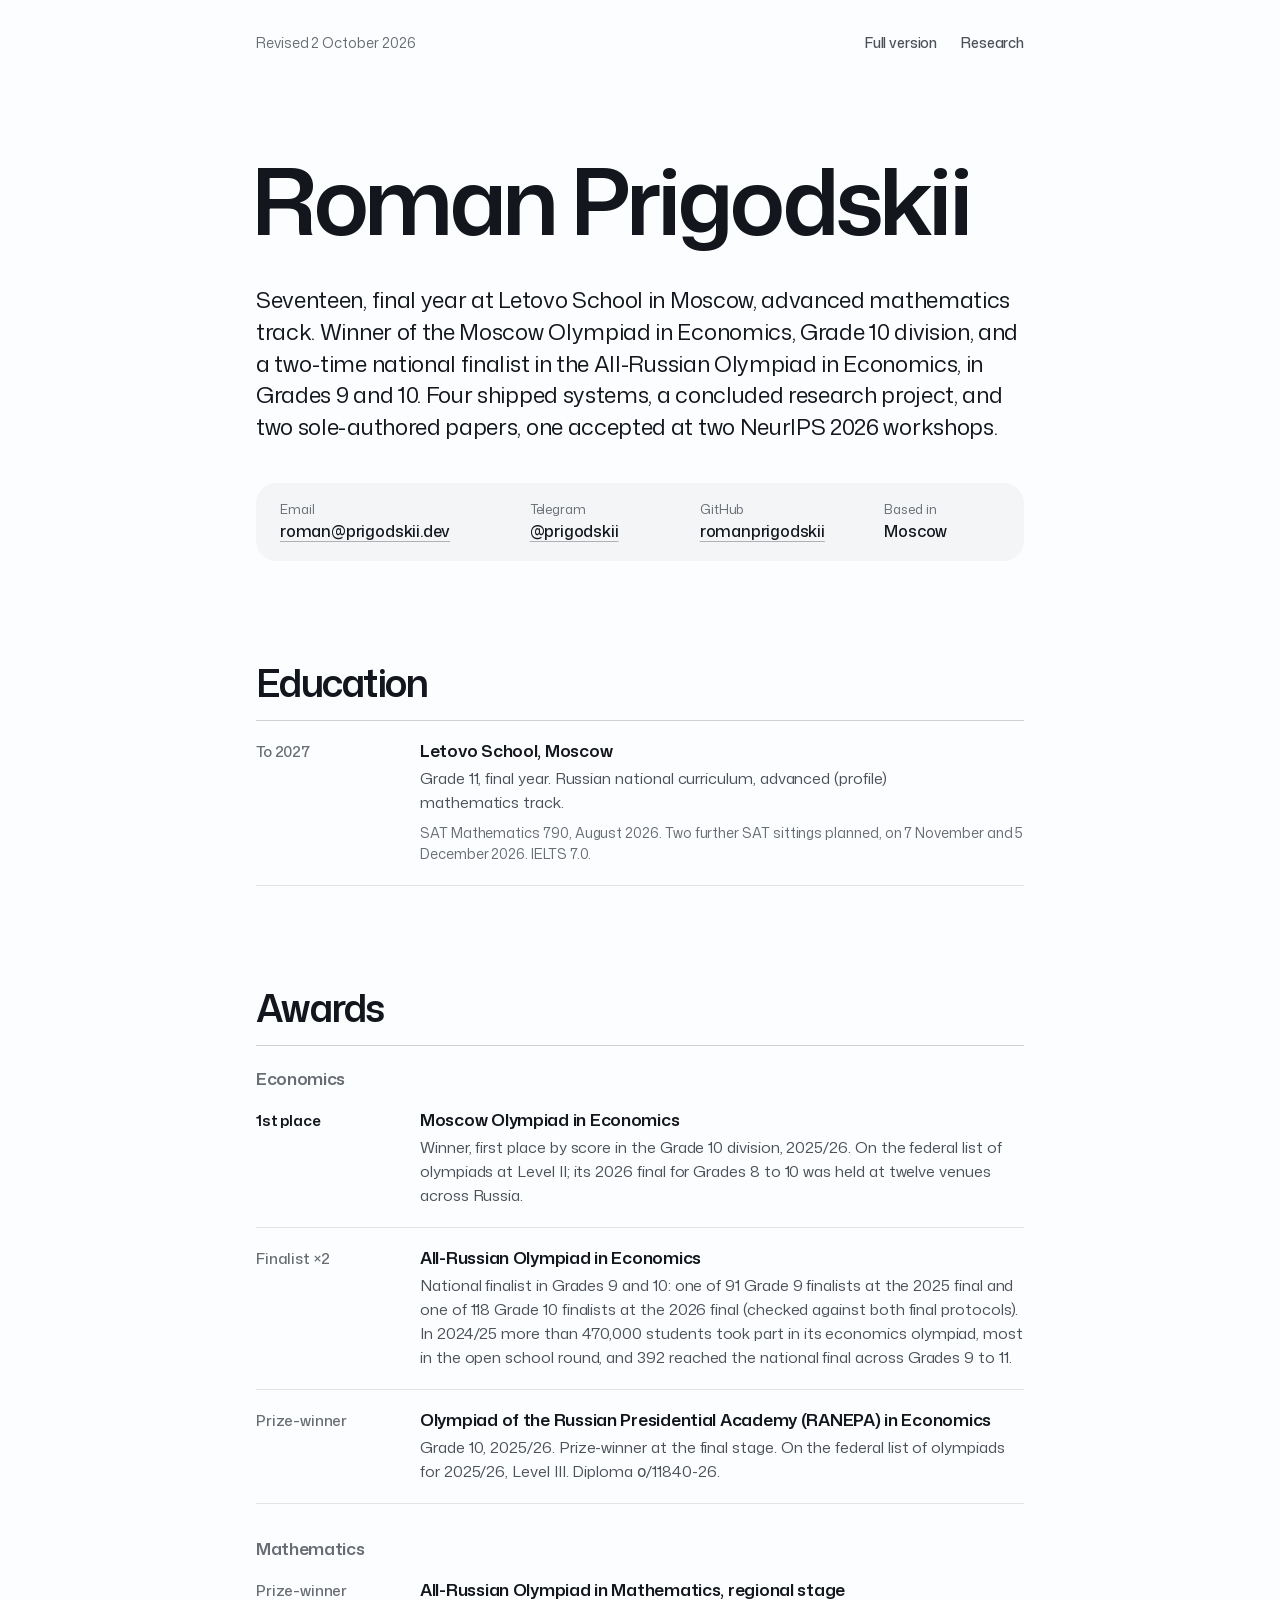
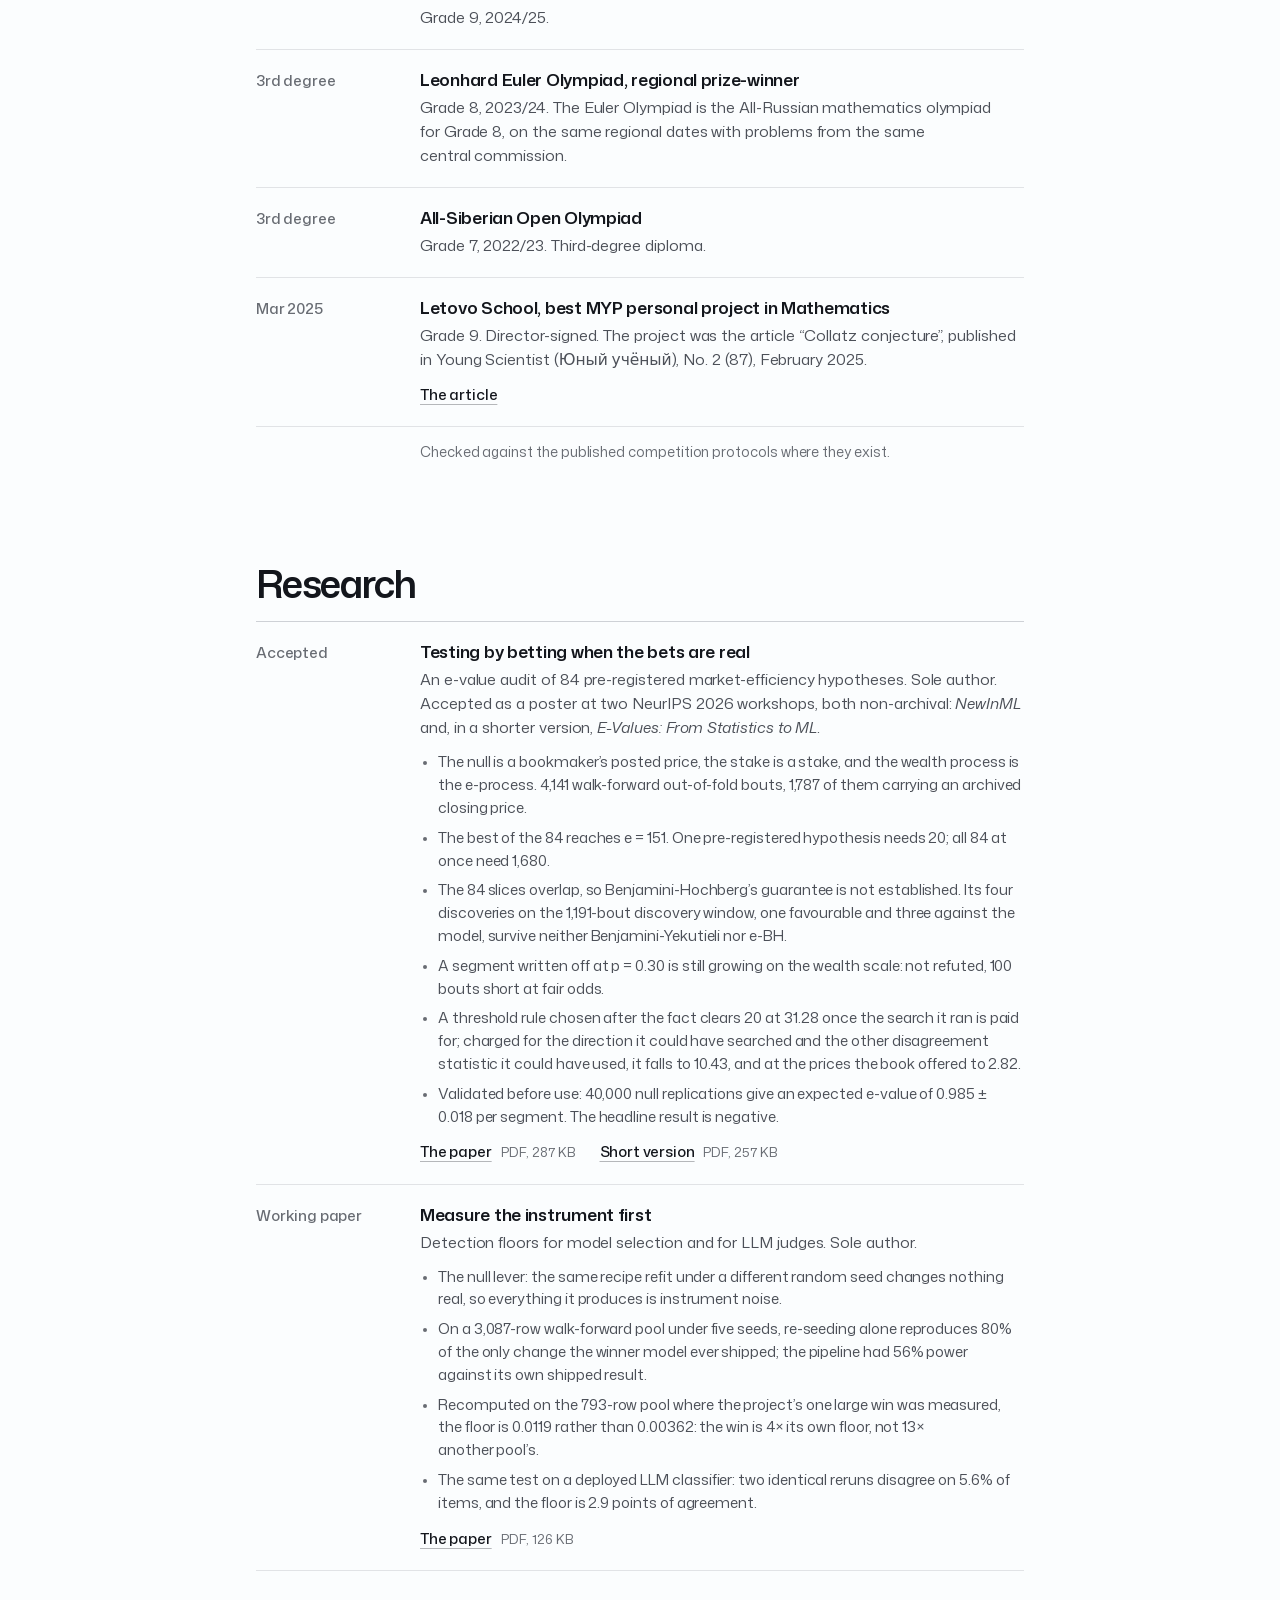
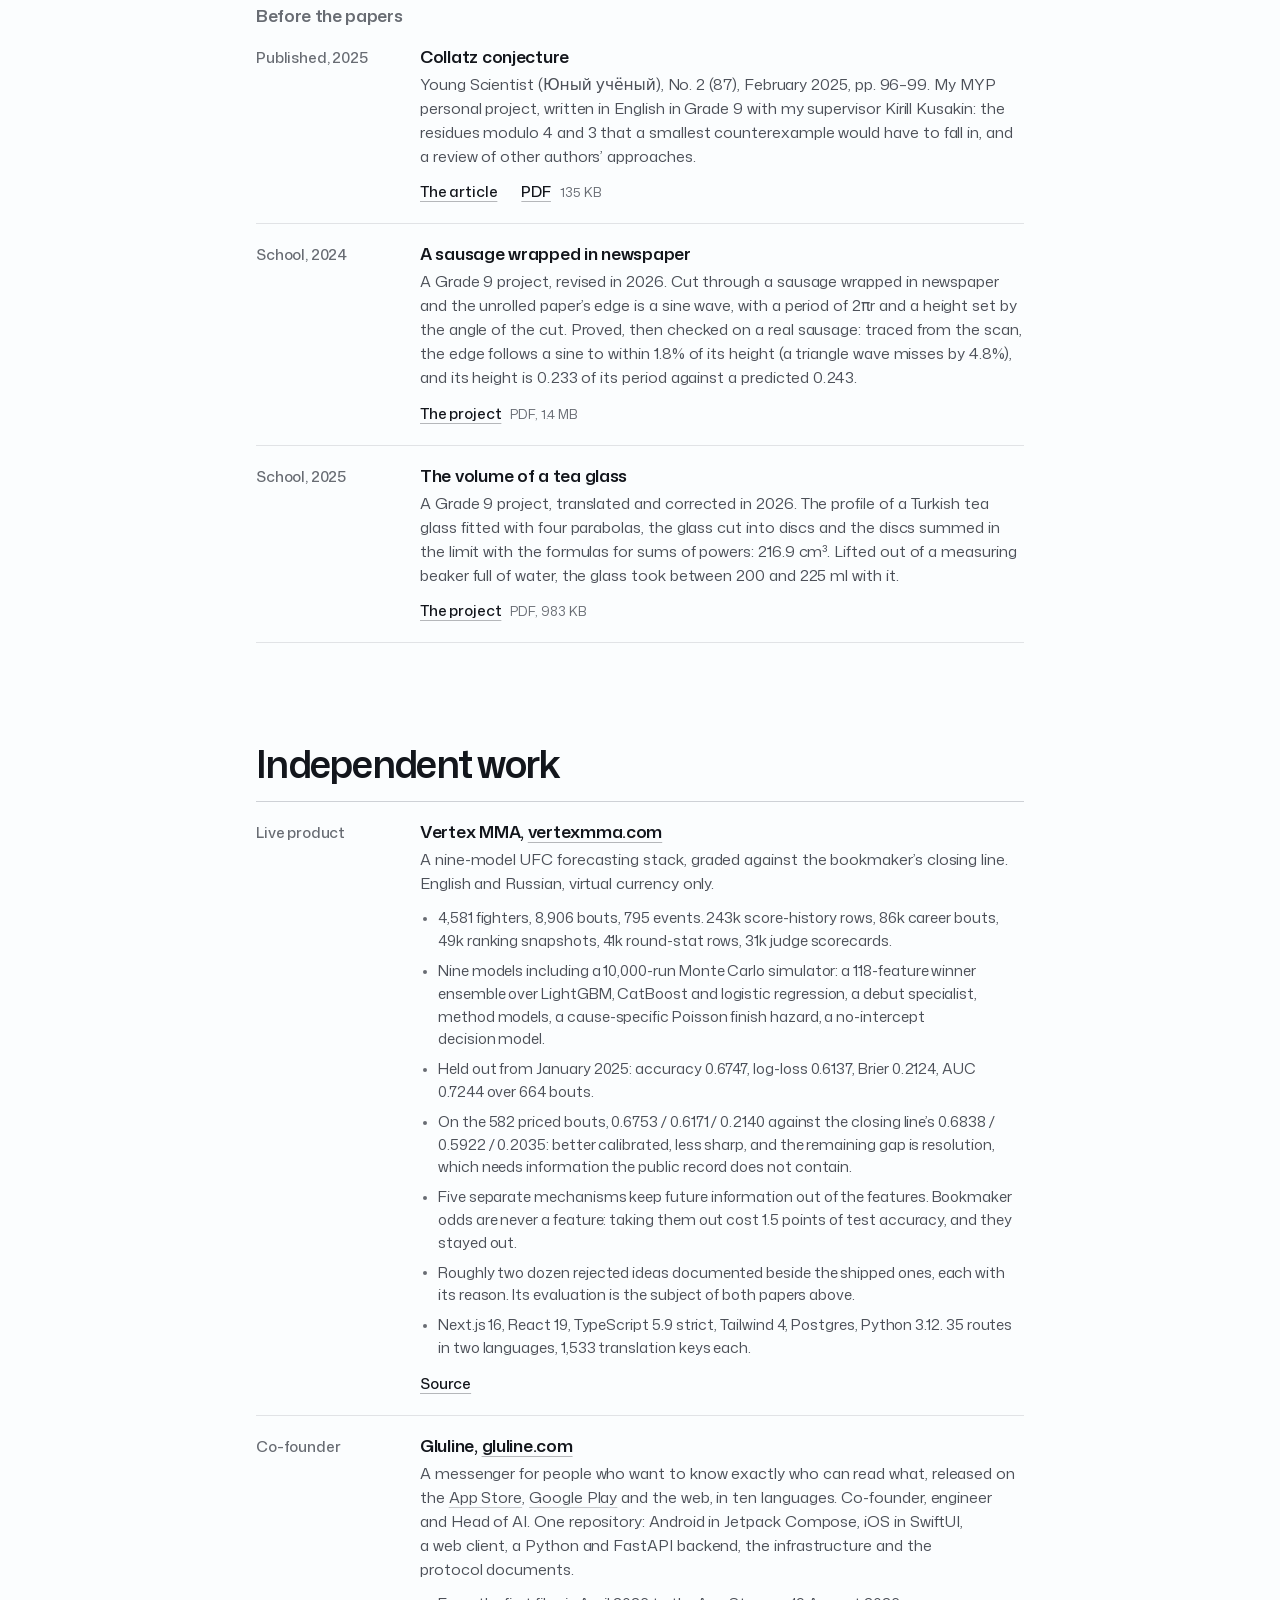
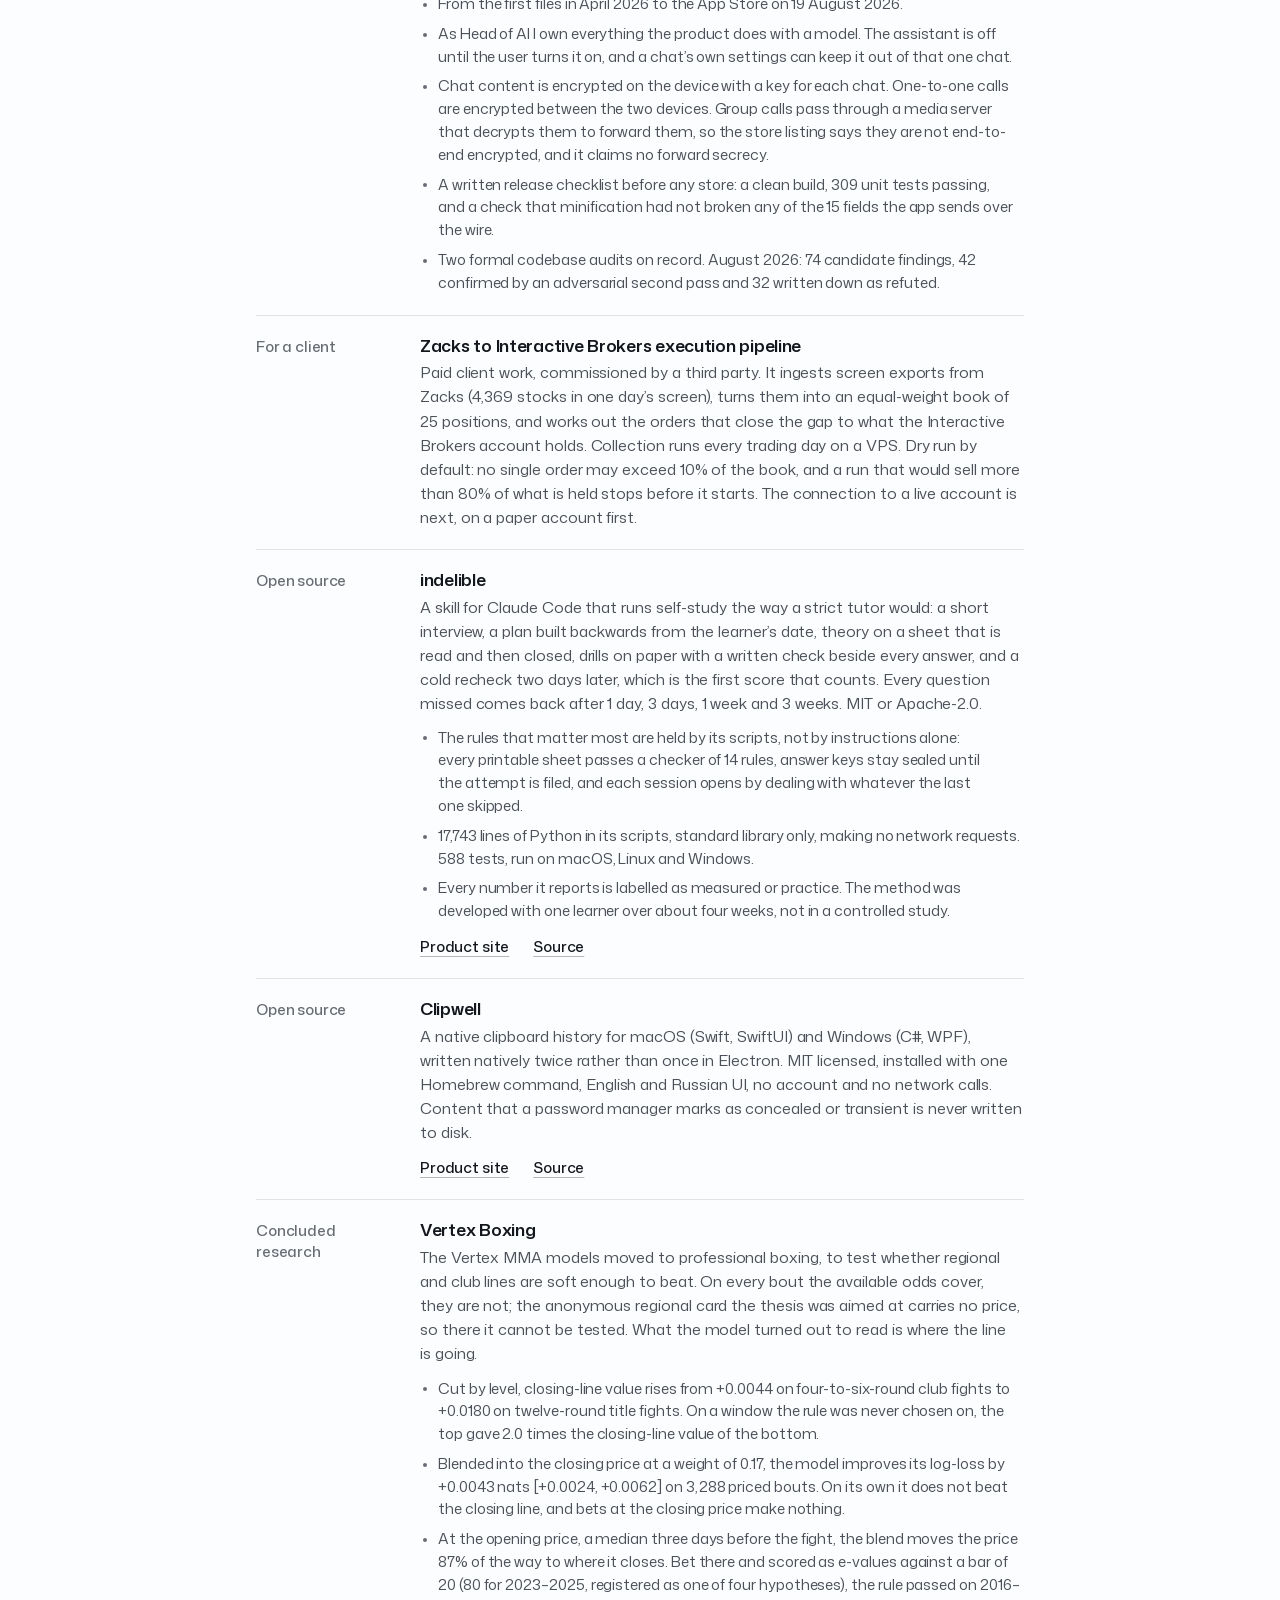
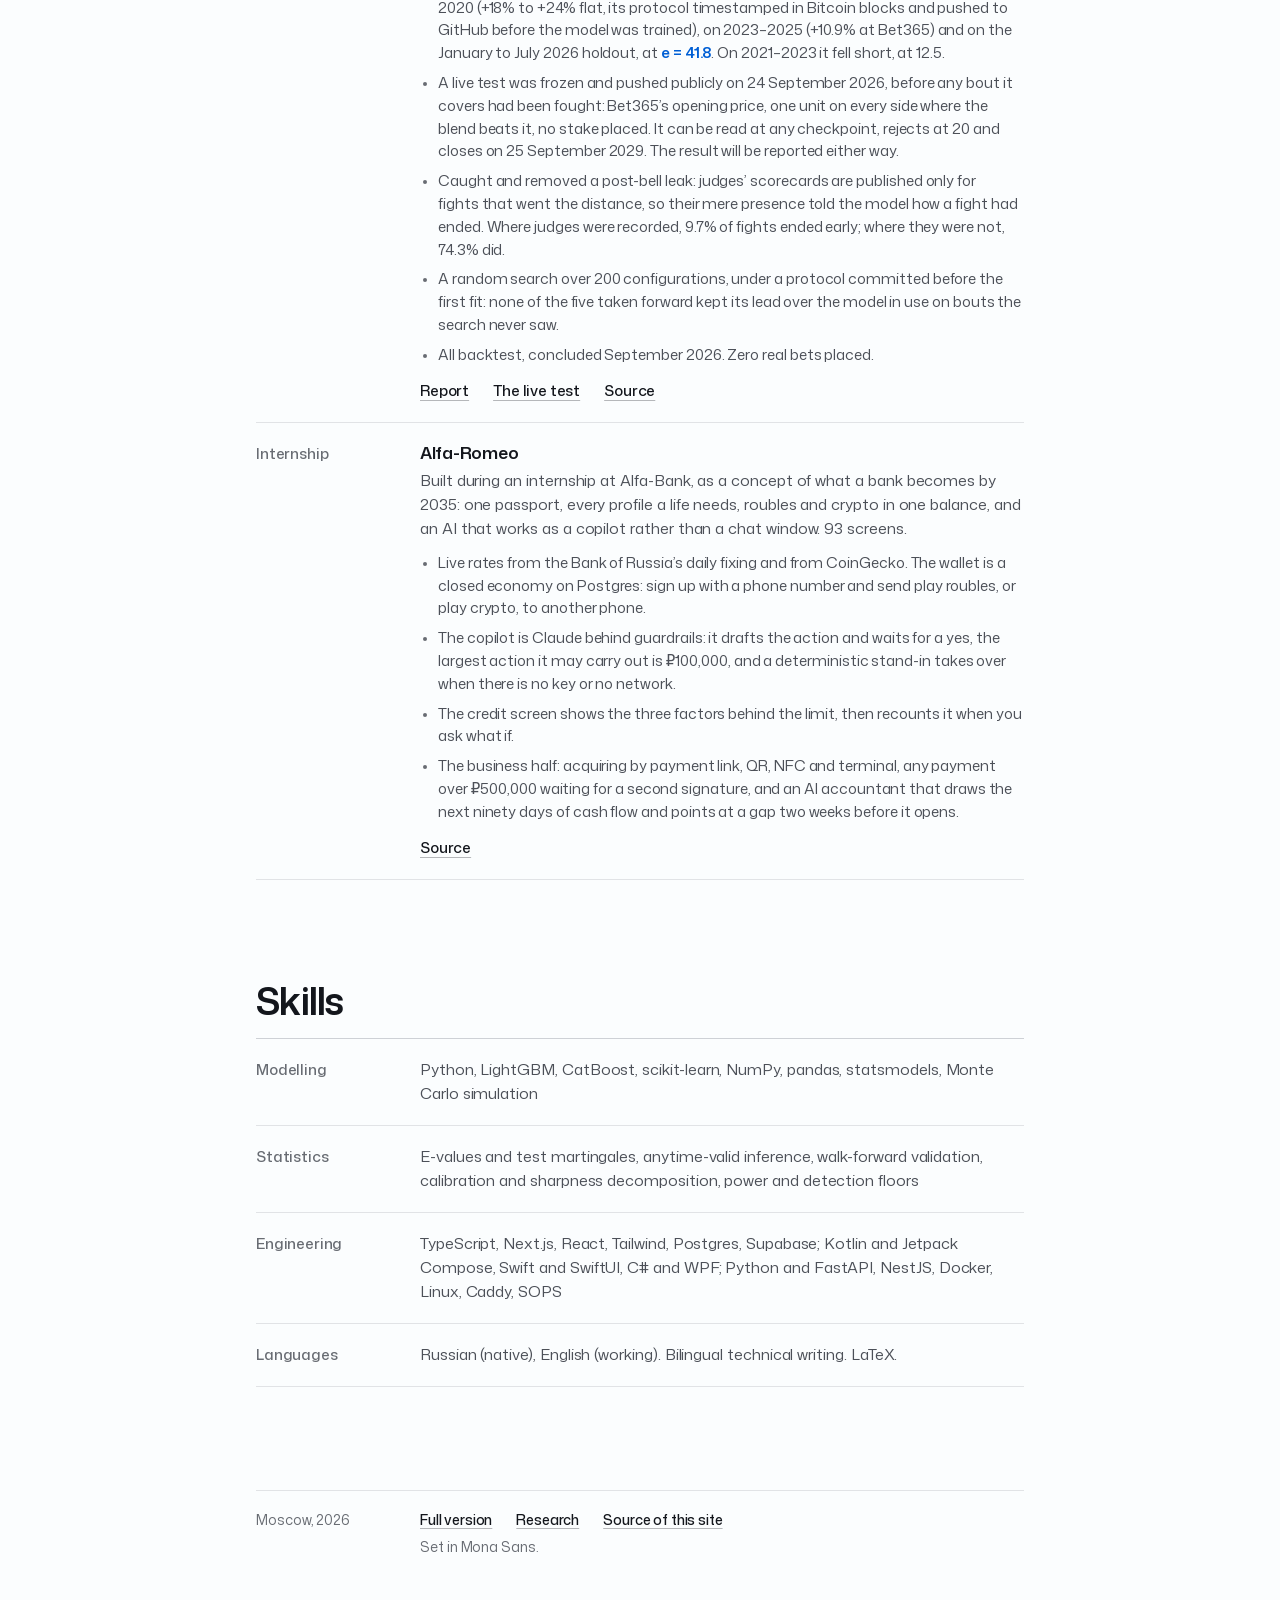
==== commit 4ddfe769: "content(plain): no GPA, as on the CV Co-Authored-By: Claude Opus 5.5 (1M context) <noreply@anthropic" ====
--- a/plain/index.html
+++ b/plain/index.html
@@ -257,7 +257,7 @@
 
 <header class="hd">
   <p class="top">
-    <span>Revised 30 September 2026</span>
+    <span>Revised 2 October 2026</span>
     <span class="top-links"><a href="../">Full version</a><a href="../research/">Research</a></span>
     <span class="top-print">prigodskii.dev</span>
   </p>
@@ -279,7 +279,7 @@
       <span class="k">To 2027</span>
       <div class="v">
         <h3>Letovo School, Moscow</h3>
-        <p>Grade 11, final year. Russian national curriculum, advanced (profile) mathematics track. GPA 6.38 / 7.0, above group average in algebra and in every core quantitative subject inside the school&rsquo;s most competitive quantitative group.</p>
+        <p>Grade 11, final year. Russian national curriculum, advanced (profile) mathematics track.</p>
         <p class="quiet">SAT Mathematics 790, August 2026. Two further SAT sittings planned, on 7 November and 5 December 2026. IELTS 7.0.</p>
       </div>
     </div>
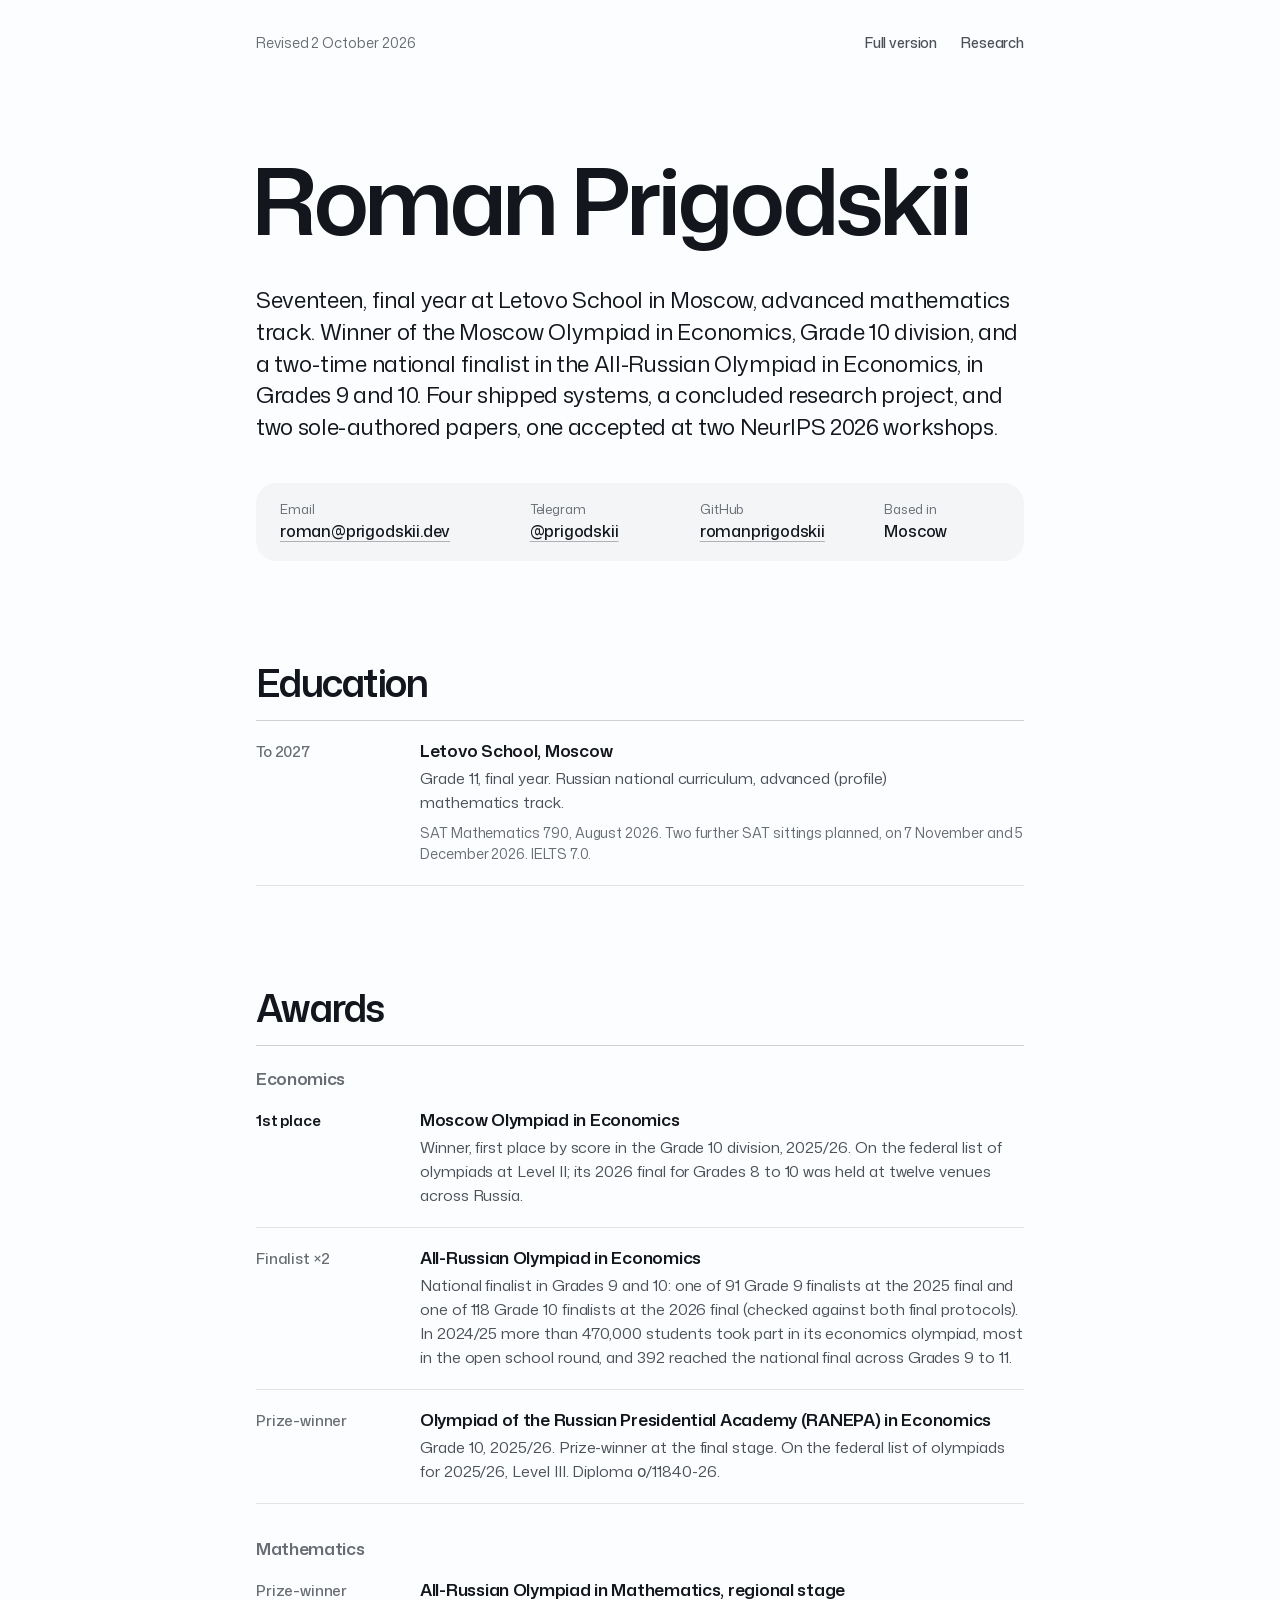
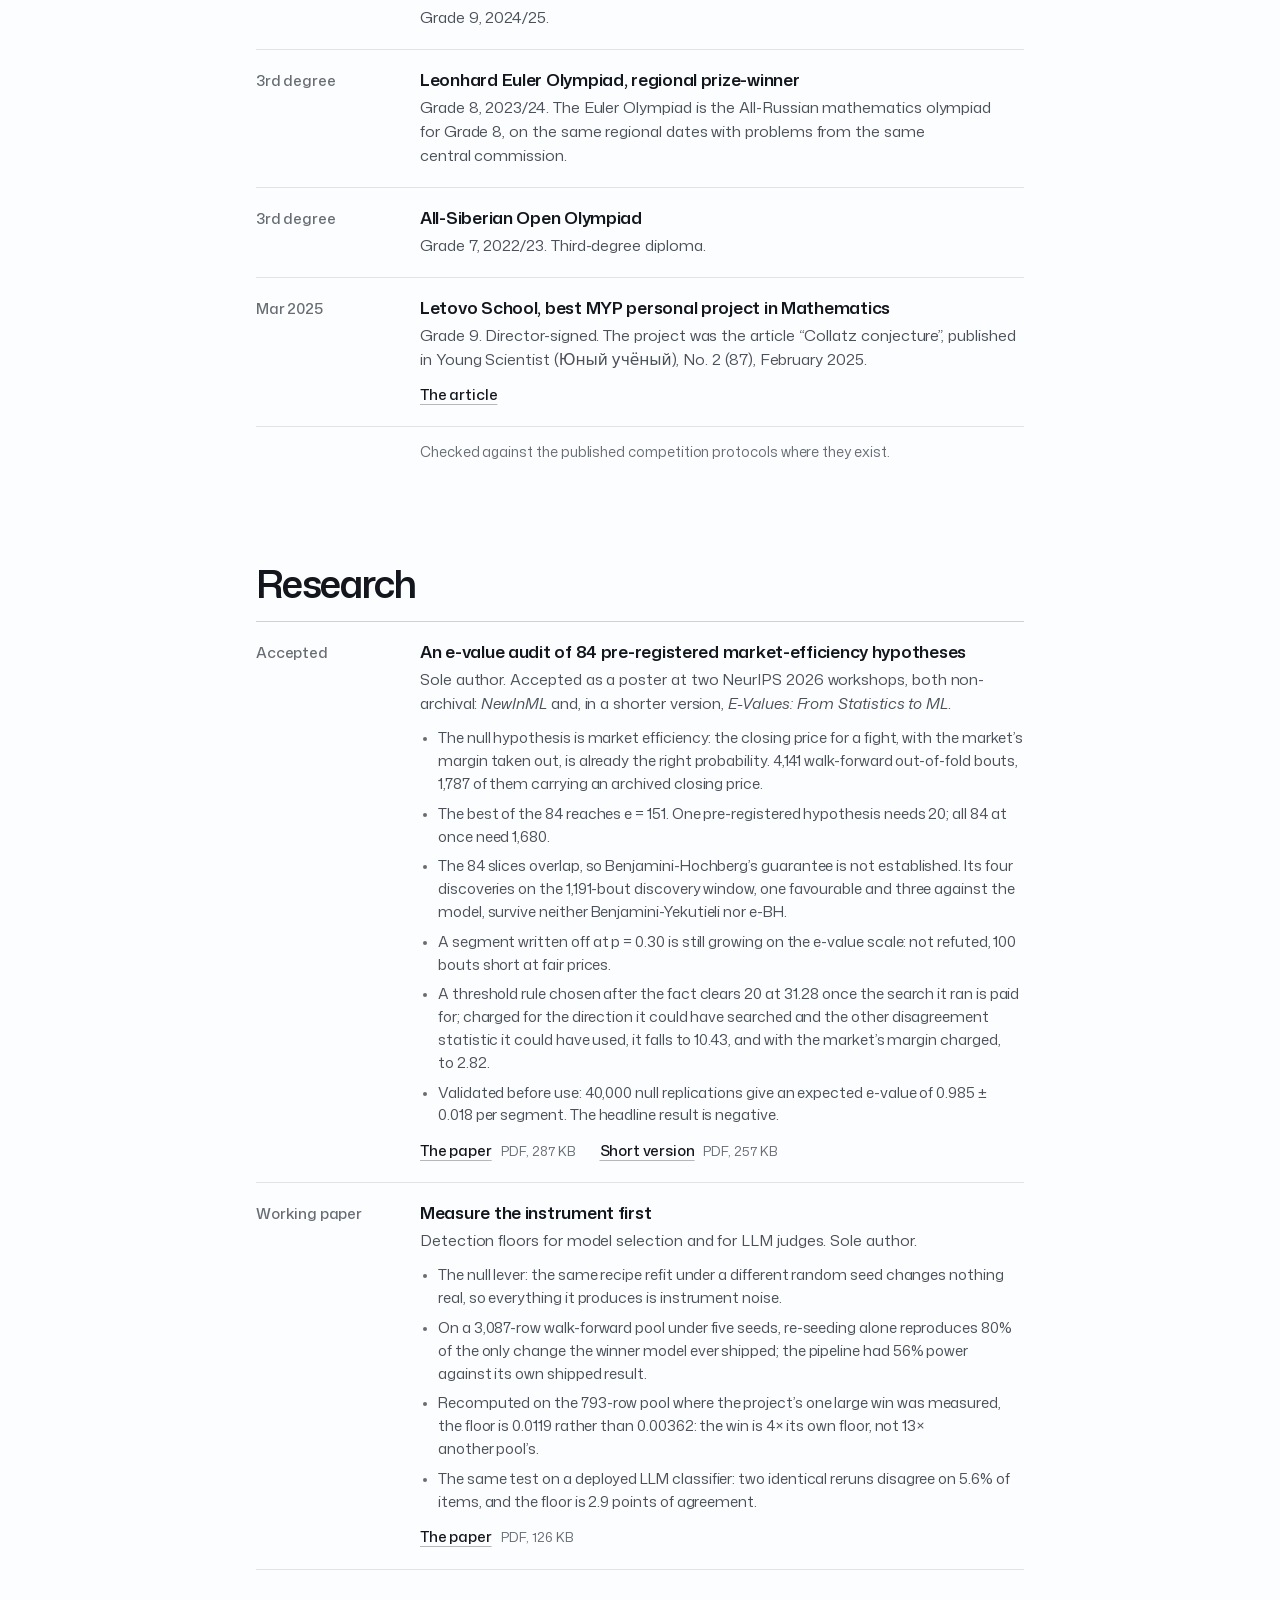
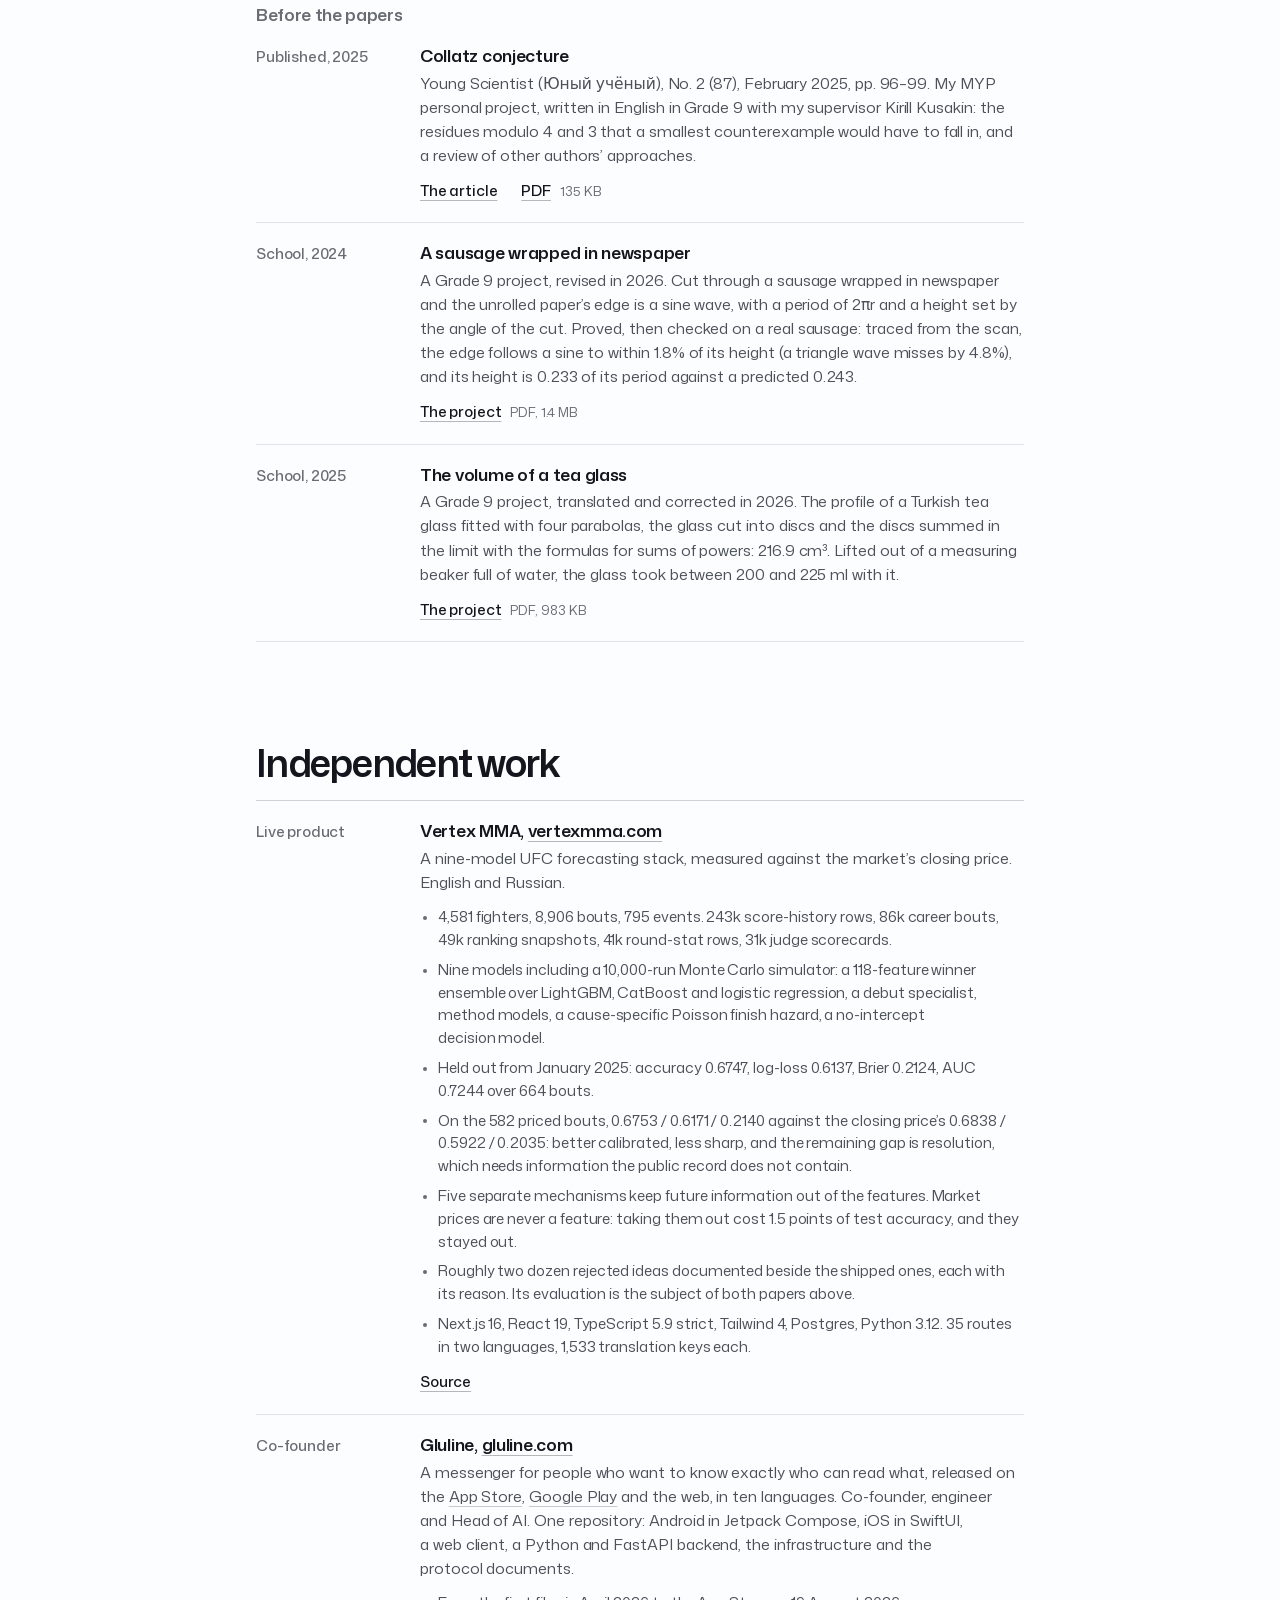
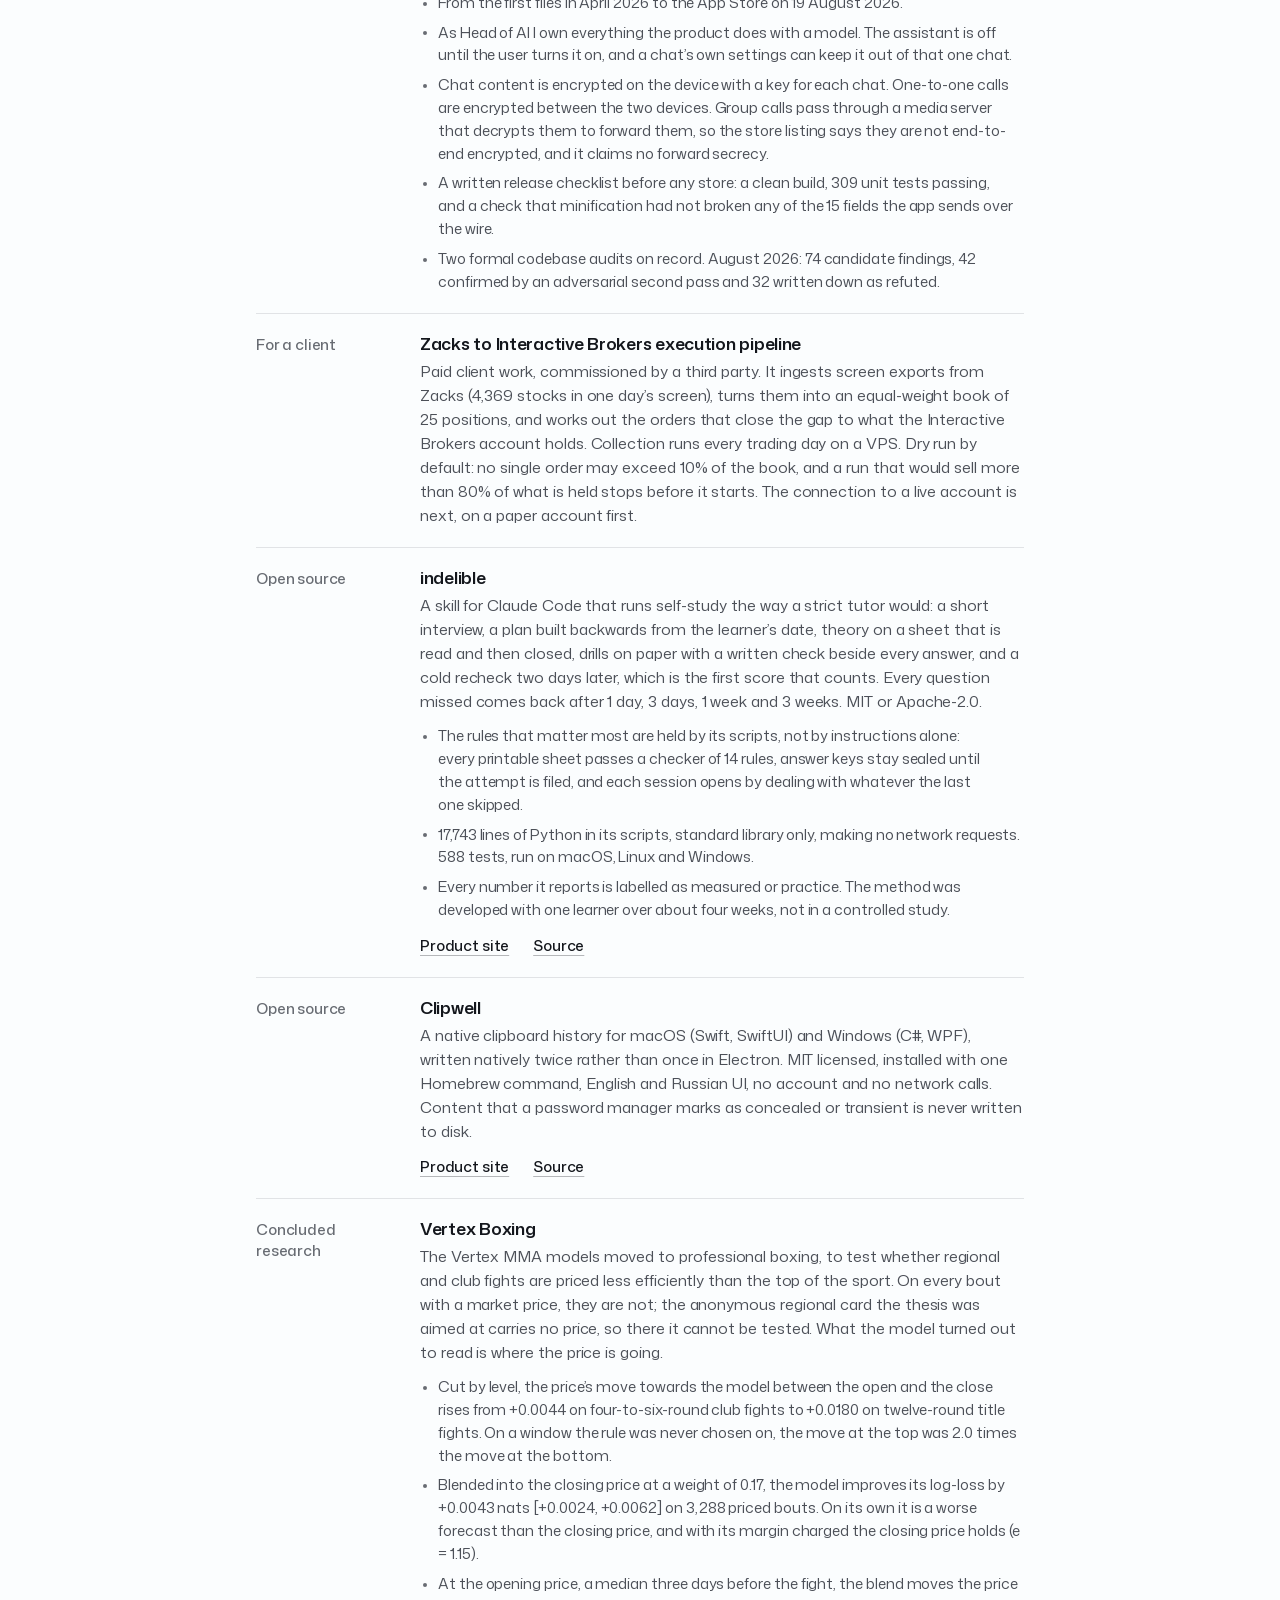
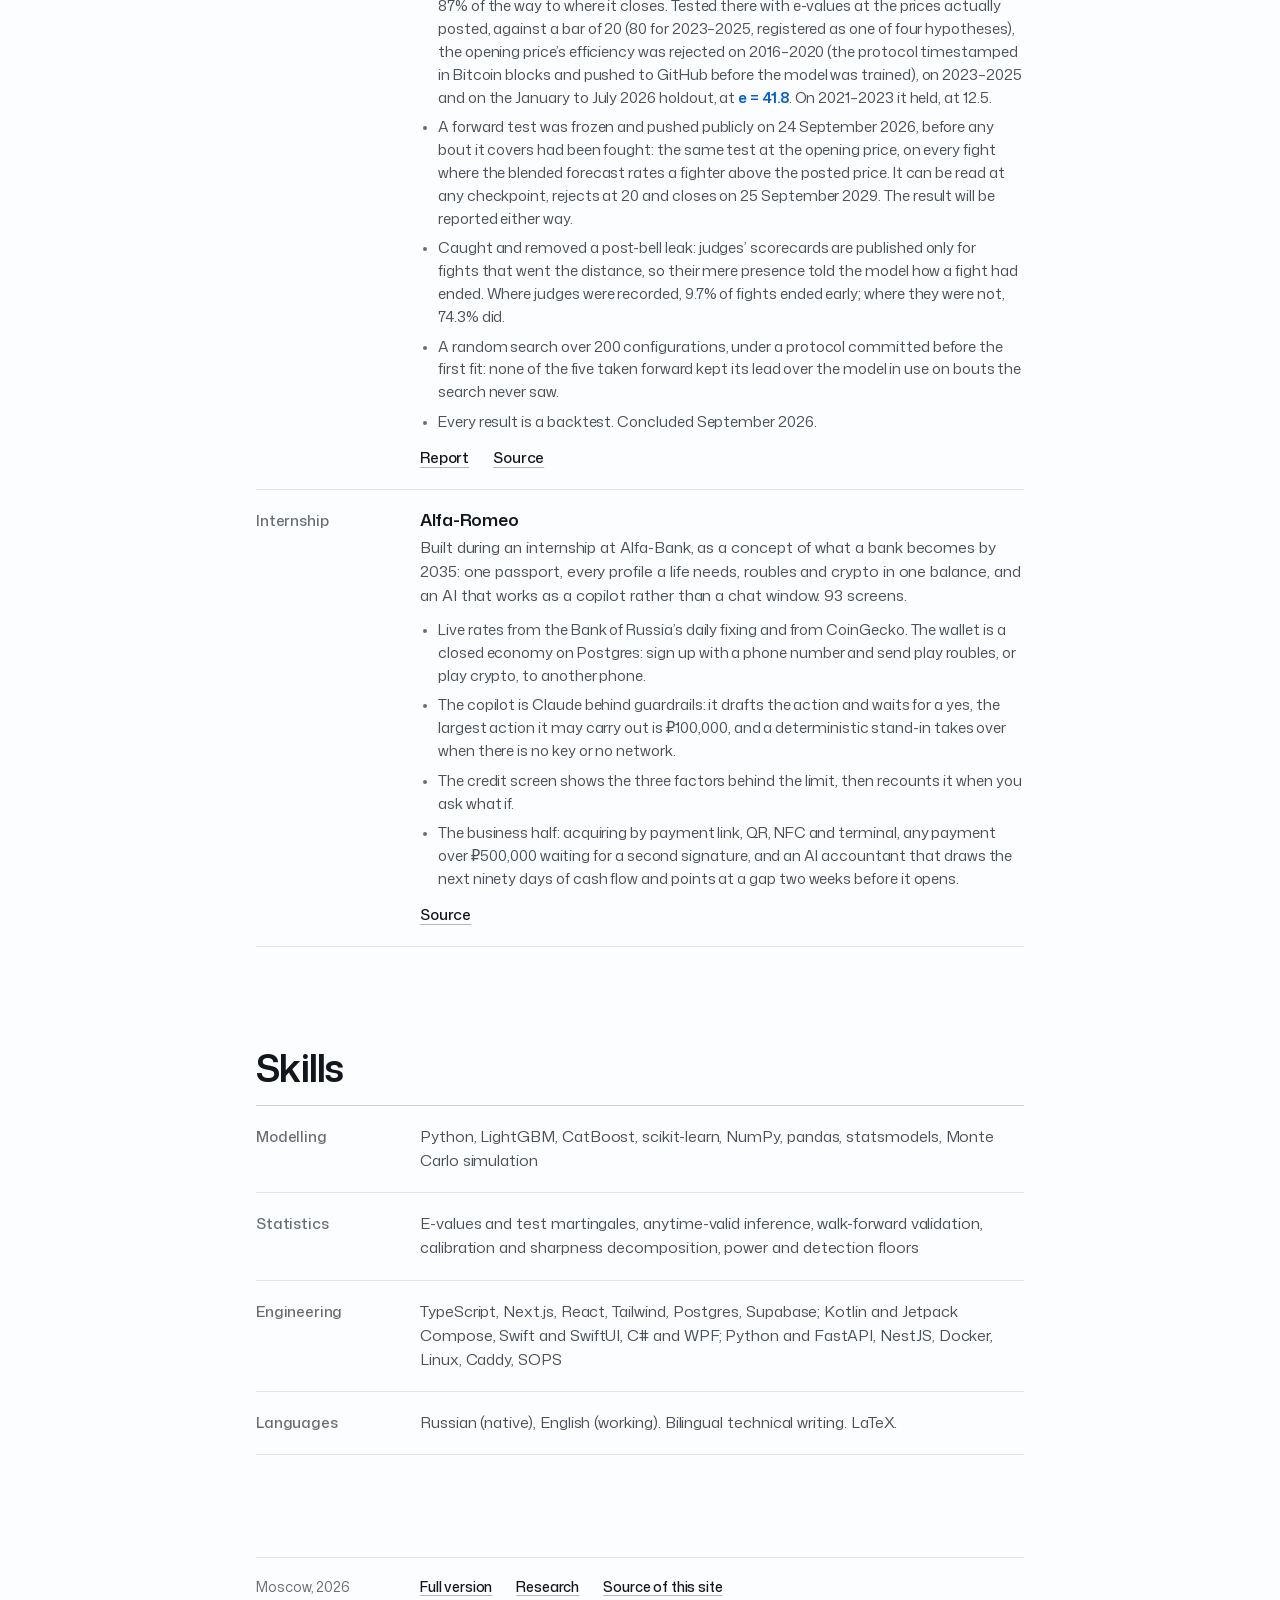
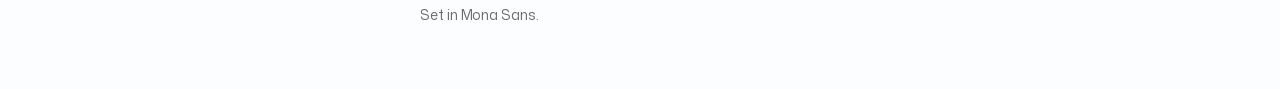
==== commit eabcee63: "content: the work as market-efficiency research, with no betting in it Parts of the site read as a b" ====
--- a/plain/index.html
+++ b/plain/index.html
@@ -16,9 +16,9 @@
 <meta property="og:image" content="https://prigodskii.dev/assets/img/og.png">
 <meta property="og:image:width" content="1200">
 <meta property="og:image:height" content="630">
-<meta property="og:image:alt" content="Roman Prigodskii: forecasting models graded against the bookmaker's closing line; co-founder and Head of AI at Gluline. Beside it, vertexmma.com in a browser and the Gluline app on a phone.">
+<meta property="og:image:alt" content="Roman Prigodskii: forecasting models that test how efficient market prices are; co-founder and Head of AI at Gluline. Beside it, vertexmma.com in a browser and the Gluline app on a phone.">
 <meta name="twitter:card" content="summary_large_image">
-<meta name="twitter:image:alt" content="Roman Prigodskii: forecasting models graded against the bookmaker's closing line; co-founder and Head of AI at Gluline. Beside it, vertexmma.com in a browser and the Gluline app on a phone.">
+<meta name="twitter:image:alt" content="Roman Prigodskii: forecasting models that test how efficient market prices are; co-founder and Head of AI at Gluline. Beside it, vertexmma.com in a browser and the Gluline app on a phone.">
 <link rel="icon" href="../assets/img/mark.svg" type="image/svg+xml">
 <link rel="apple-touch-icon" href="../assets/img/mark-180.png">
 <link rel="preload" href="../assets/fonts/mona-sans-200-900-normal-latin.woff2" as="font" type="font/woff2" crossorigin>
@@ -347,14 +347,14 @@
     <div class="row">
       <span class="k">Accepted</span>
       <div class="v">
-        <h3>Testing by betting when the bets are real</h3>
-        <p>An e-value audit of 84 pre-registered market-efficiency hypotheses. Sole author. Accepted as a poster at two NeurIPS 2026 workshops, both non-archival: <i>NewInML</i> and, in a shorter version, <i>E-Values: From Statistics to ML</i>.</p>
-        <ul>
-          <li>The null is a bookmaker&rsquo;s posted price, the stake is a stake, and the wealth process is the e-process. 4,141 walk-forward out-of-fold bouts, 1,787 of them carrying an archived closing price.</li>
+        <h3>An e-value audit of 84 pre-registered market-efficiency hypotheses</h3>
+        <p>Sole author. Accepted as a poster at two NeurIPS 2026 workshops, both non-archival: <i>NewInML</i> and, in a shorter version, <i>E-Values: From Statistics to ML</i>.</p>
+        <ul>
+          <li>The null hypothesis is market efficiency: the closing price for a fight, with the market&rsquo;s margin taken out, is already the right probability. 4,141 walk-forward out-of-fold bouts, 1,787 of them carrying an archived closing price.</li>
           <li>The best of the 84 reaches e = 151. One pre-registered hypothesis needs 20; all 84 at once need 1,680.</li>
           <li>The 84 slices overlap, so Benjamini-Hochberg&rsquo;s guarantee is not established. Its four discoveries on the 1,191-bout discovery window, one favourable and three against the model, survive neither Benjamini-Yekutieli nor e-BH.</li>
-          <li>A segment written off at p = 0.30 is still growing on the wealth scale: not refuted, 100 bouts short at fair odds.</li>
-          <li>A threshold rule chosen after the fact clears 20 at 31.28 once the search it ran is paid for; charged for the direction it could have searched and the other disagreement statistic it could have used, it falls to 10.43, and at the prices the book offered to 2.82.</li>
+          <li>A segment written off at p = 0.30 is still growing on the e-value scale: not refuted, 100 bouts short at fair prices.</li>
+          <li>A threshold rule chosen after the fact clears 20 at 31.28 once the search it ran is paid for; charged for the direction it could have searched and the other disagreement statistic it could have used, it falls to 10.43, and with the market&rsquo;s margin charged, to 2.82.</li>
           <li>Validated before use: 40,000 null replications give an expected e-value of 0.985 &plusmn; 0.018 per segment. The headline result is negative.</li>
         </ul>
         <p class="src"><span><a href="../papers/newinml.pdf" data-p="prigodskii.dev/papers/newinml.pdf">The paper</a> <small>PDF, 287 KB</small></span><span><a href="../papers/evalues.pdf" data-p="prigodskii.dev/papers/evalues.pdf">Short version</a> <small>PDF, 257 KB</small></span></p>
@@ -407,13 +407,13 @@
       <span class="k">Live product</span>
       <div class="v">
         <h3>Vertex MMA, <a href="https://vertexmma.com" rel="noopener">vertexmma.com</a></h3>
-        <p>A nine-model UFC forecasting stack, graded against the bookmaker&rsquo;s closing line. English and Russian, virtual currency only.</p>
+        <p>A nine-model UFC forecasting stack, measured against the market&rsquo;s closing price. English and Russian.</p>
         <ul>
           <li>4,581 fighters, 8,906 bouts, 795 events. 243k score-history rows, 86k career bouts, 49k ranking snapshots, 41k round-stat rows, 31k judge scorecards.</li>
           <li>Nine models including a 10,000-run Monte Carlo simulator: a 118-feature winner ensemble over LightGBM, CatBoost and logistic regression, a debut specialist, method models, a cause-specific Poisson finish hazard, a no-intercept decision model.</li>
           <li>Held out from January 2025: accuracy 0.6747, log-loss 0.6137, Brier 0.2124, AUC 0.7244 over 664 bouts.</li>
-          <li>On the 582 priced bouts, 0.6753 / 0.6171 / 0.2140 against the closing line&rsquo;s 0.6838 / 0.5922 / 0.2035: better calibrated, less sharp, and the remaining gap is resolution, which needs information the public record does not contain.</li>
-          <li>Five separate mechanisms keep future information out of the features. Bookmaker odds are never a feature: taking them out cost 1.5 points of test accuracy, and they stayed out.</li>
+          <li>On the 582 priced bouts, 0.6753 / 0.6171 / 0.2140 against the closing price&rsquo;s 0.6838 / 0.5922 / 0.2035: better calibrated, less sharp, and the remaining gap is resolution, which needs information the public record does not contain.</li>
+          <li>Five separate mechanisms keep future information out of the features. Market prices are never a feature: taking them out cost 1.5 points of test accuracy, and they stayed out.</li>
           <li>Roughly two dozen rejected ideas documented beside the shipped ones, each with its reason. Its evaluation is the subject of both papers above.</li>
           <li>Next.js 16, React 19, TypeScript 5.9 strict, Tailwind 4, Postgres, Python 3.12. 35 routes in two languages, 1,533 translation keys each.</li>
         </ul>
@@ -466,17 +466,17 @@
       <span class="k">Concluded research</span>
       <div class="v">
         <h3>Vertex Boxing</h3>
-        <p>The Vertex MMA models moved to professional boxing, to test whether regional and club lines are soft enough to beat. On every bout the available odds cover, they are not; the anonymous regional card the thesis was aimed at carries no price, so there it cannot be tested. What the model turned out to read is where the line is going.</p>
-        <ul>
-          <li>Cut by level, closing-line value rises from +0.0044 on four-to-six-round club fights to +0.0180 on twelve-round title fights. On a window the rule was never chosen on, the top gave 2.0 times the closing-line value of the bottom.</li>
-          <li>Blended into the closing price at a weight of 0.17, the model improves its log-loss by +0.0043 nats [+0.0024, +0.0062] on 3,288 priced bouts. On its own it does not beat the closing line, and bets at the closing price make nothing.</li>
-          <li>At the opening price, a median three days before the fight, the blend moves the price 87% of the way to where it closes. Bet there and scored as e-values against a bar of 20 (80 for 2023&ndash;2025, registered as one of four hypotheses), the rule passed on 2016&ndash;2020 (+18% to +24% flat, its protocol timestamped in Bitcoin blocks and pushed to GitHub before the model was trained), on 2023&ndash;2025 (+10.9% at Bet365) and on the January to July 2026 holdout, at <span class="hit">e = 41.8</span>. On 2021&ndash;2023 it fell short, at 12.5.</li>
-          <li>A live test was frozen and pushed publicly on 24 September 2026, before any bout it covers had been fought: Bet365&rsquo;s opening price, one unit on every side where the blend beats it, no stake placed. It can be read at any checkpoint, rejects at 20 and closes on 25 September 2029. The result will be reported either way.</li>
+        <p>The Vertex MMA models moved to professional boxing, to test whether regional and club fights are priced less efficiently than the top of the sport. On every bout with a market price, they are not; the anonymous regional card the thesis was aimed at carries no price, so there it cannot be tested. What the model turned out to read is where the price is going.</p>
+        <ul>
+          <li>Cut by level, the price&rsquo;s move towards the model between the open and the close rises from +0.0044 on four-to-six-round club fights to +0.0180 on twelve-round title fights. On a window the rule was never chosen on, the move at the top was 2.0 times the move at the bottom.</li>
+          <li>Blended into the closing price at a weight of 0.17, the model improves its log-loss by +0.0043 nats [+0.0024, +0.0062] on 3,288 priced bouts. On its own it is a worse forecast than the closing price, and with its margin charged the closing price holds (e = 1.15).</li>
+          <li>At the opening price, a median three days before the fight, the blend moves the price 87% of the way to where it closes. Tested there with e-values at the prices actually posted, against a bar of 20 (80 for 2023&ndash;2025, registered as one of four hypotheses), the opening price&rsquo;s efficiency was rejected on 2016&ndash;2020 (the protocol timestamped in Bitcoin blocks and pushed to GitHub before the model was trained), on 2023&ndash;2025 and on the January to July 2026 holdout, at <span class="hit">e = 41.8</span>. On 2021&ndash;2023 it held, at 12.5.</li>
+          <li>A forward test was frozen and pushed publicly on 24 September 2026, before any bout it covers had been fought: the same test at the opening price, on every fight where the blended forecast rates a fighter above the posted price. It can be read at any checkpoint, rejects at 20 and closes on 25 September 2029. The result will be reported either way.</li>
           <li>Caught and removed a post-bell leak: judges&rsquo; scorecards are published only for fights that went the distance, so their mere presence told the model how a fight had ended. Where judges were recorded, 9.7% of fights ended early; where they were not, 74.3% did.</li>
           <li>A random search over 200 configurations, under a protocol committed before the first fit: none of the five taken forward kept its lead over the model in use on bouts the search never saw.</li>
-          <li>All backtest, concluded September 2026. Zero real bets placed.</li>
-        </ul>
-        <p class="src"><a href="https://github.com/romanprigodskii/vertex-boxing/blob/main/docs/REPORT.md" rel="noopener" data-p="github.com/romanprigodskii/vertex-boxing">Report</a><a class="np" href="https://github.com/romanprigodskii/vertex-boxing/blob/main/docs/evalue_protocol_4.md" rel="noopener">The live test</a><a class="np" href="https://github.com/romanprigodskii/vertex-boxing" rel="noopener">Source</a></p>
+          <li>Every result is a backtest. Concluded September 2026.</li>
+        </ul>
+        <p class="src"><a href="https://github.com/romanprigodskii/vertex-boxing/blob/main/docs/REPORT.md" rel="noopener" data-p="github.com/romanprigodskii/vertex-boxing">Report</a><a class="np" href="https://github.com/romanprigodskii/vertex-boxing" rel="noopener">Source</a></p>
       </div>
     </div>
     <div class="row">
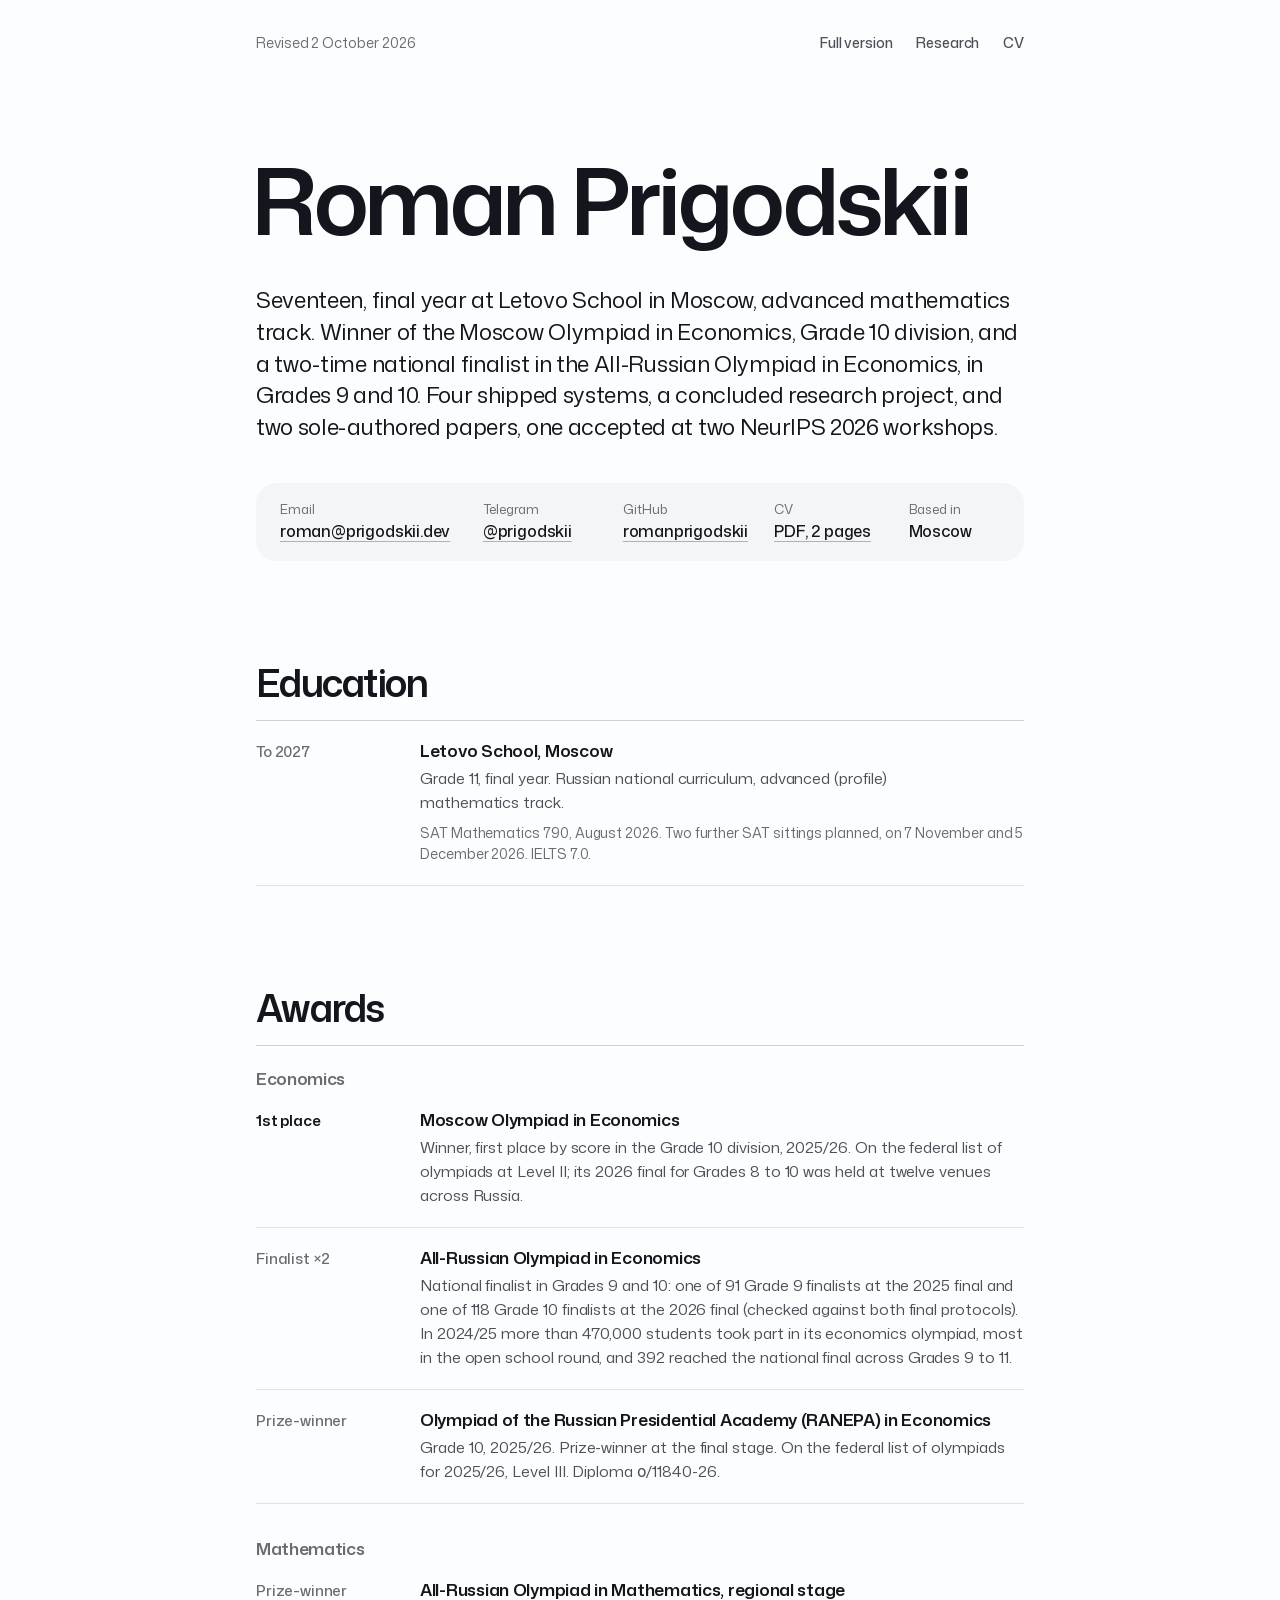
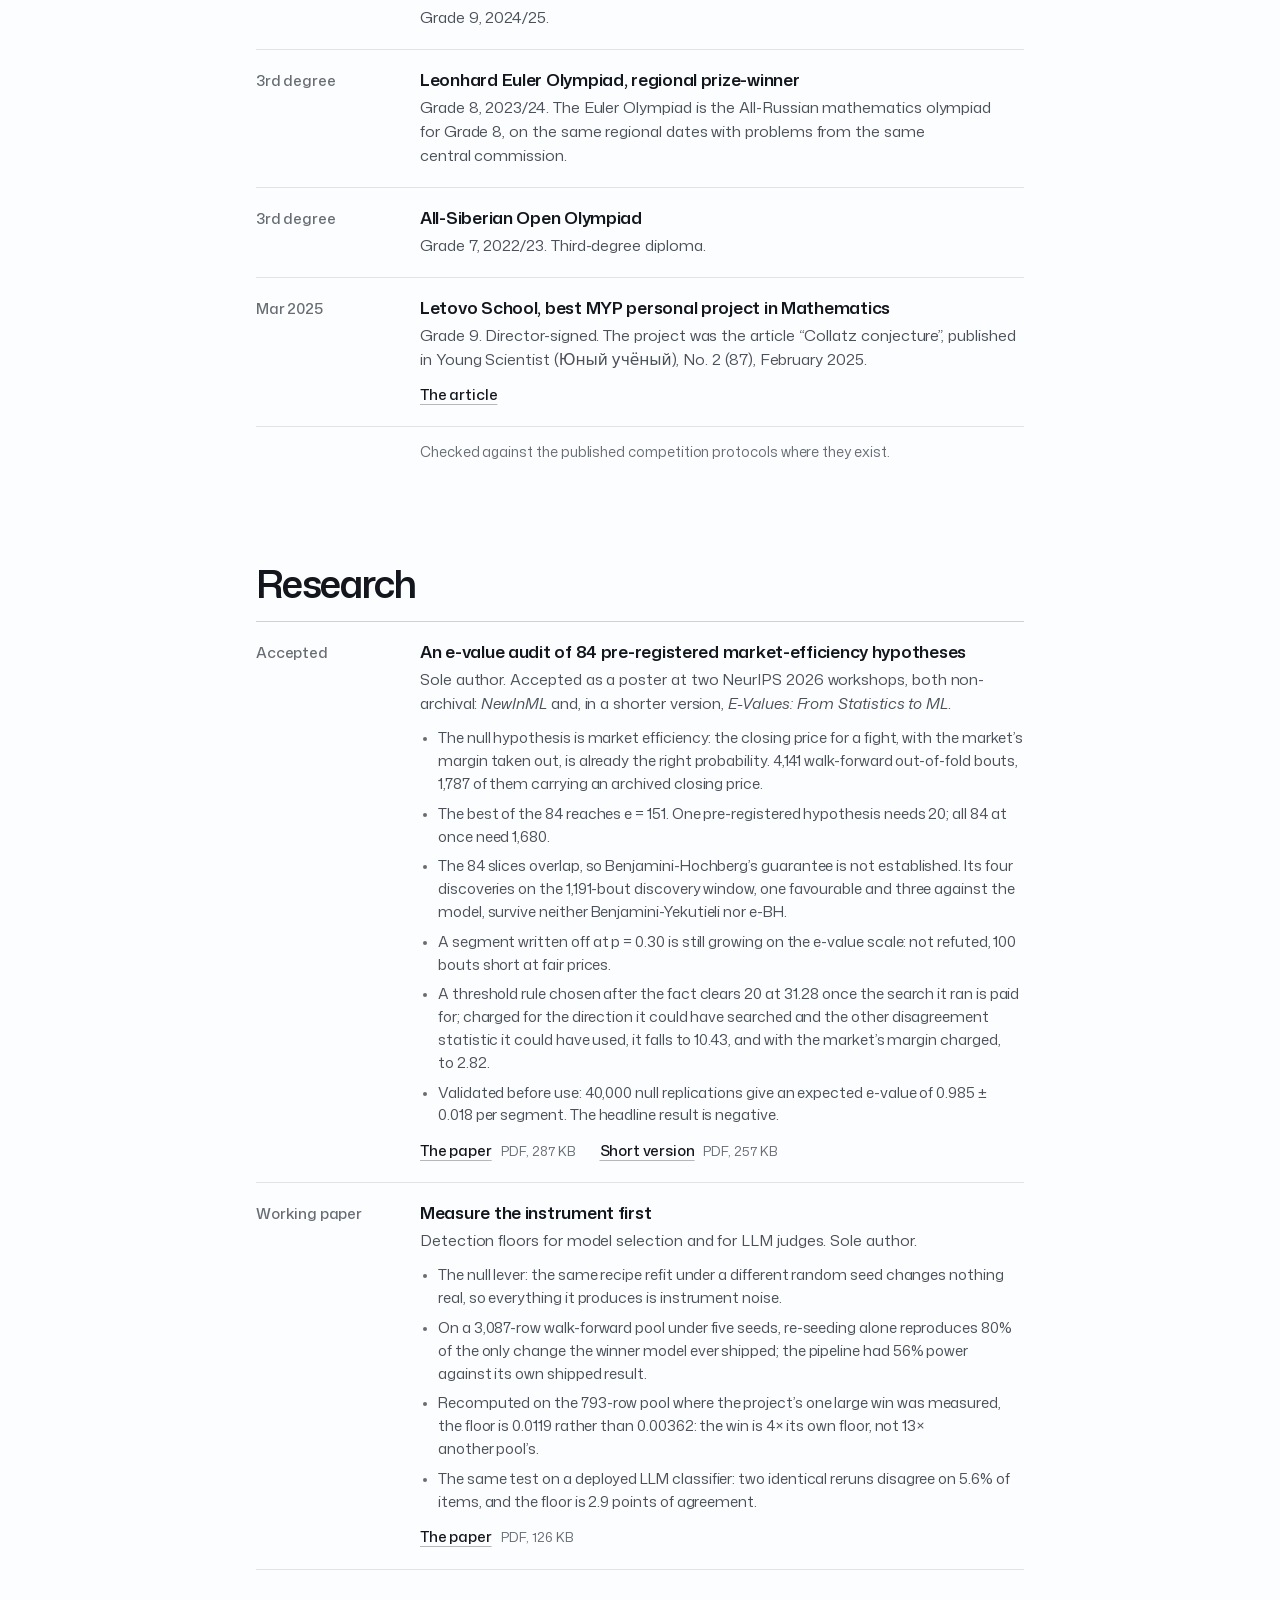
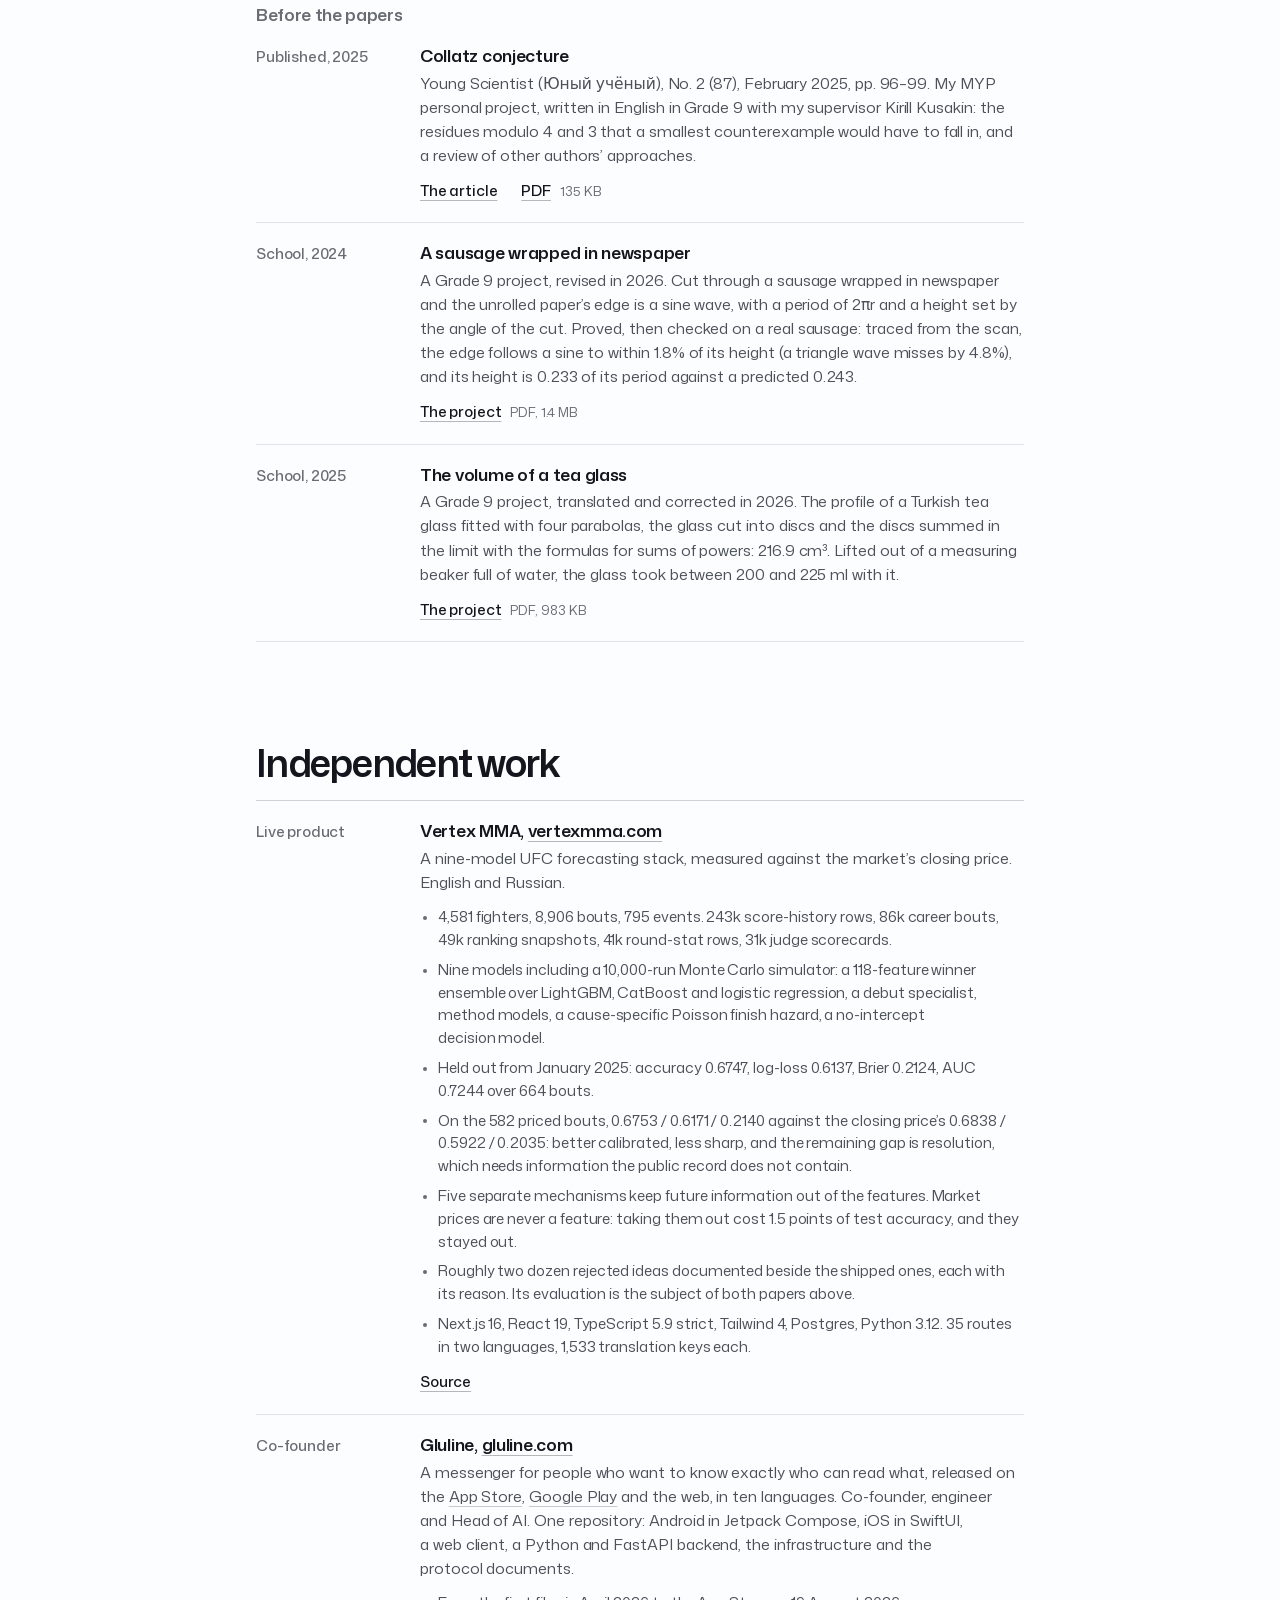
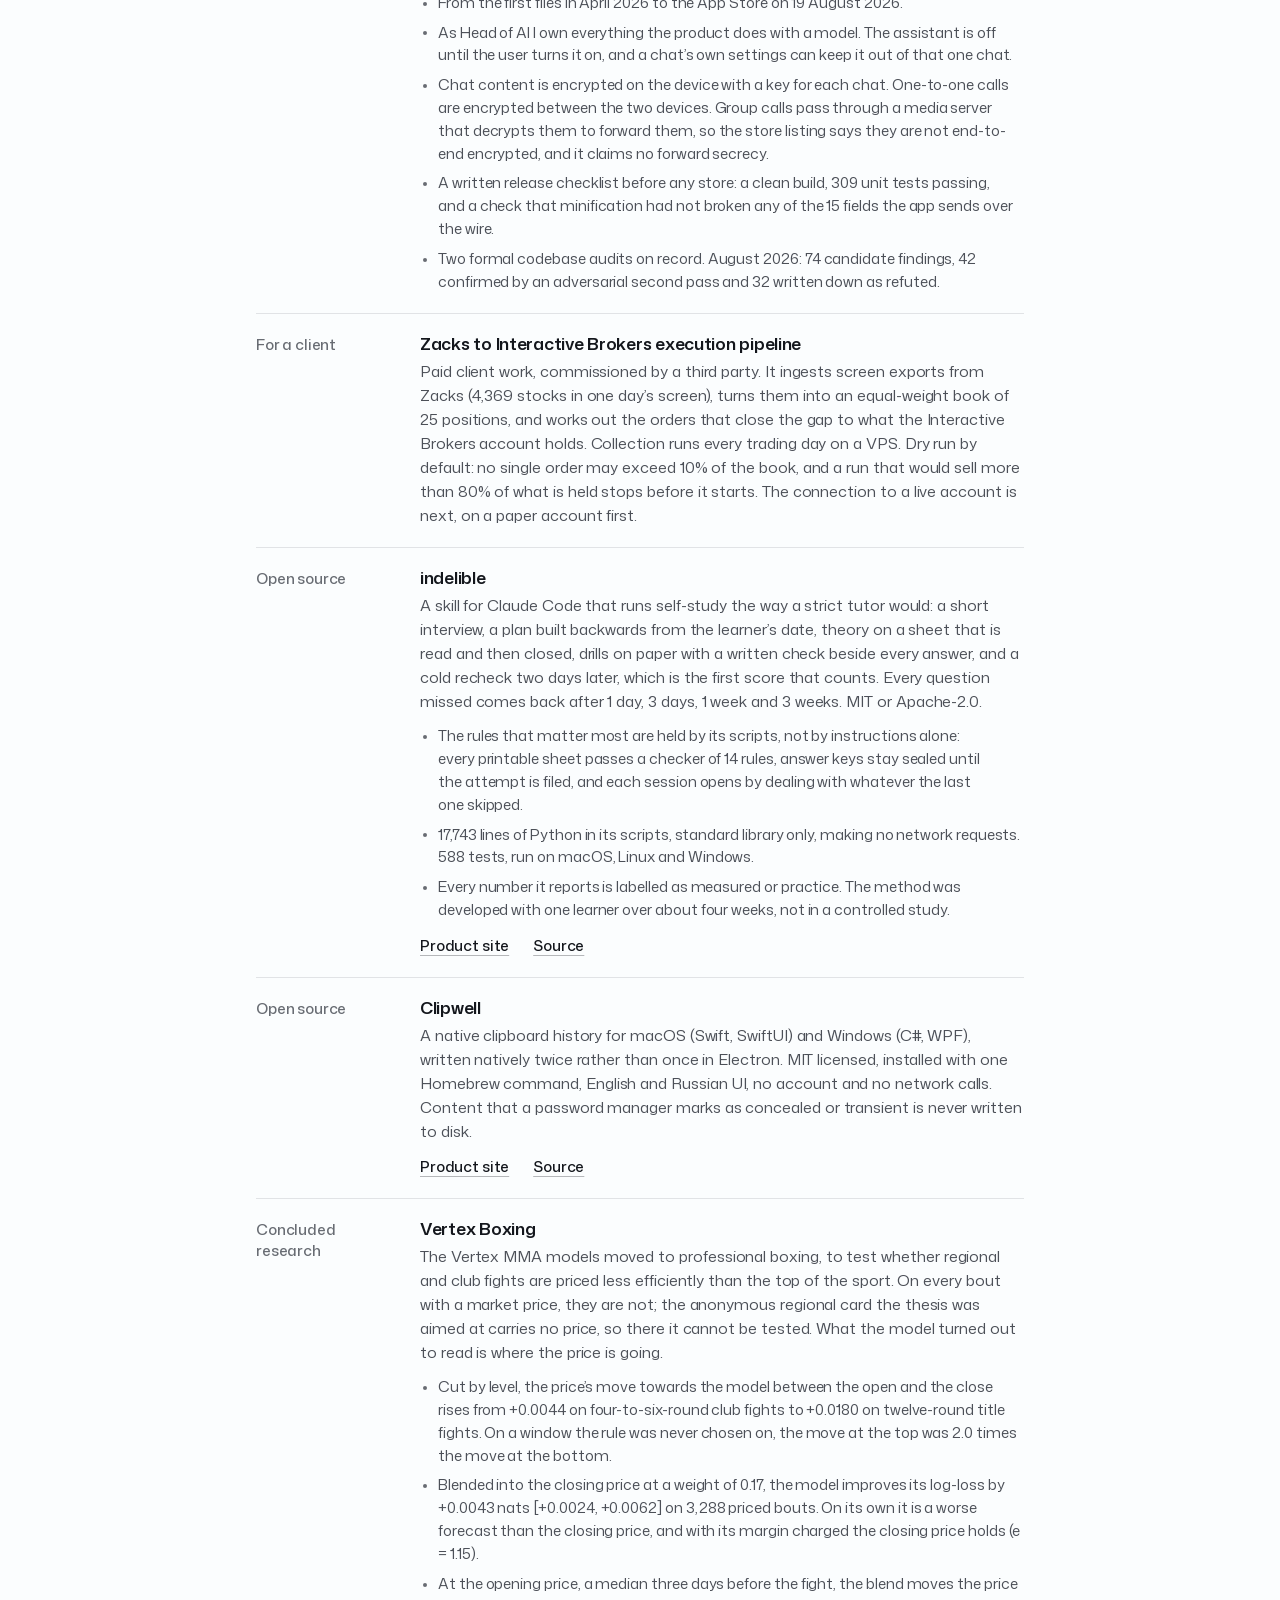
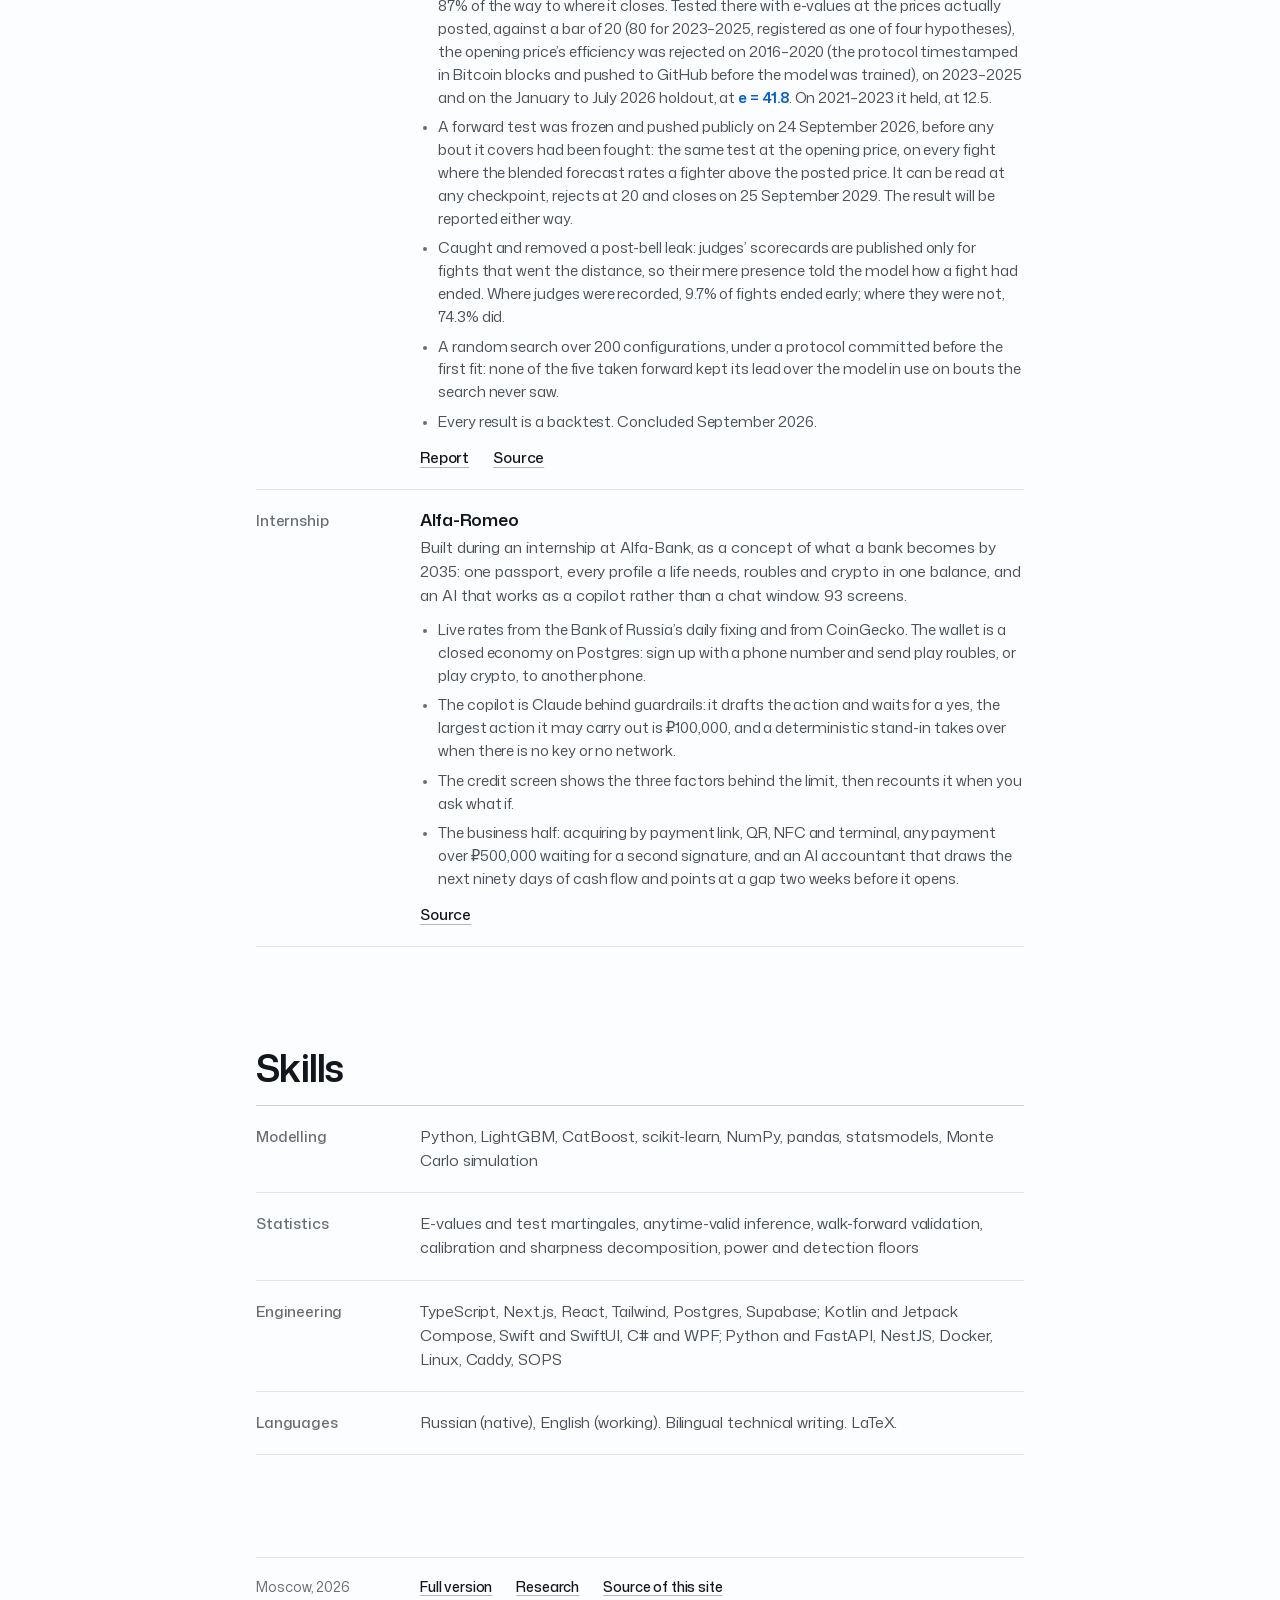
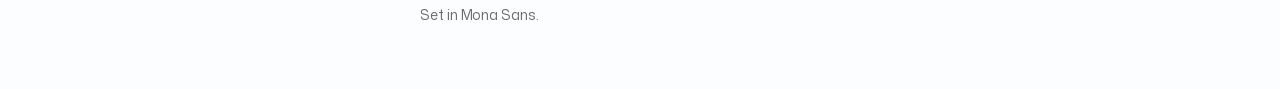
==== commit 6b072c74: "feat(cv): the CV on the site, at /cv.pdf A CV link in the bar on every page, under the hero, as a ro" ====
--- a/plain/index.html
+++ b/plain/index.html
@@ -111,7 +111,7 @@
 /* how to reach me, on a tile */
 .contact {
   display: grid;
-  grid-template-columns: 1.55fr 1fr 1.1fr 0.8fr;
+  grid-template-columns: 1.55fr 1fr 1.1fr 0.95fr 0.8fr;
   gap: 12px var(--gut);
   margin-top: clamp(28px, 3.2vw, 40px);
   padding: 18px 24px 19px;
@@ -227,6 +227,8 @@
   .lede { margin-top: 3.2mm; font-size: 10.4pt; line-height: 1.4; letter-spacing: -0.01em; max-width: none; }
   .contact { margin-top: 4mm; padding: 0; gap: 2mm 7mm; grid-template-columns: repeat(4, max-content); border-radius: 0; }
   .contact div:first-child { grid-column: auto; }
+  /* on paper this page is the record; the PDF CV is for the screen */
+  .contact .is-cv { display: none; }
   .contact dt { font-size: 7.4pt; }
   .contact dd { margin-top: 0.4mm; font-size: 9pt; }
   section { margin-top: 6.4mm; }
@@ -258,7 +260,7 @@
 <header class="hd">
   <p class="top">
     <span>Revised 2 October 2026</span>
-    <span class="top-links"><a href="../">Full version</a><a href="../research/">Research</a></span>
+    <span class="top-links"><a href="../">Full version</a><a href="../research/">Research</a><a href="../cv.pdf">CV</a></span>
     <span class="top-print">prigodskii.dev</span>
   </p>
   <h1>Roman Prigodskii</h1>
@@ -267,6 +269,7 @@
     <div><dt>Email</dt><dd><a href="mailto:roman@prigodskii.dev">roman@prigodskii.dev</a></dd></div>
     <div><dt>Telegram</dt><dd><a href="https://t.me/prigodskii" rel="me noopener">@prigodskii</a></dd></div>
     <div><dt>GitHub</dt><dd><a href="https://github.com/romanprigodskii" rel="me noopener">romanprigodskii</a></dd></div>
+    <div class="is-cv"><dt>CV</dt><dd><a href="../cv.pdf">PDF, 2 pages</a></dd></div>
     <div><dt>Based in</dt><dd>Moscow</dd></div>
   </dl>
 </header>
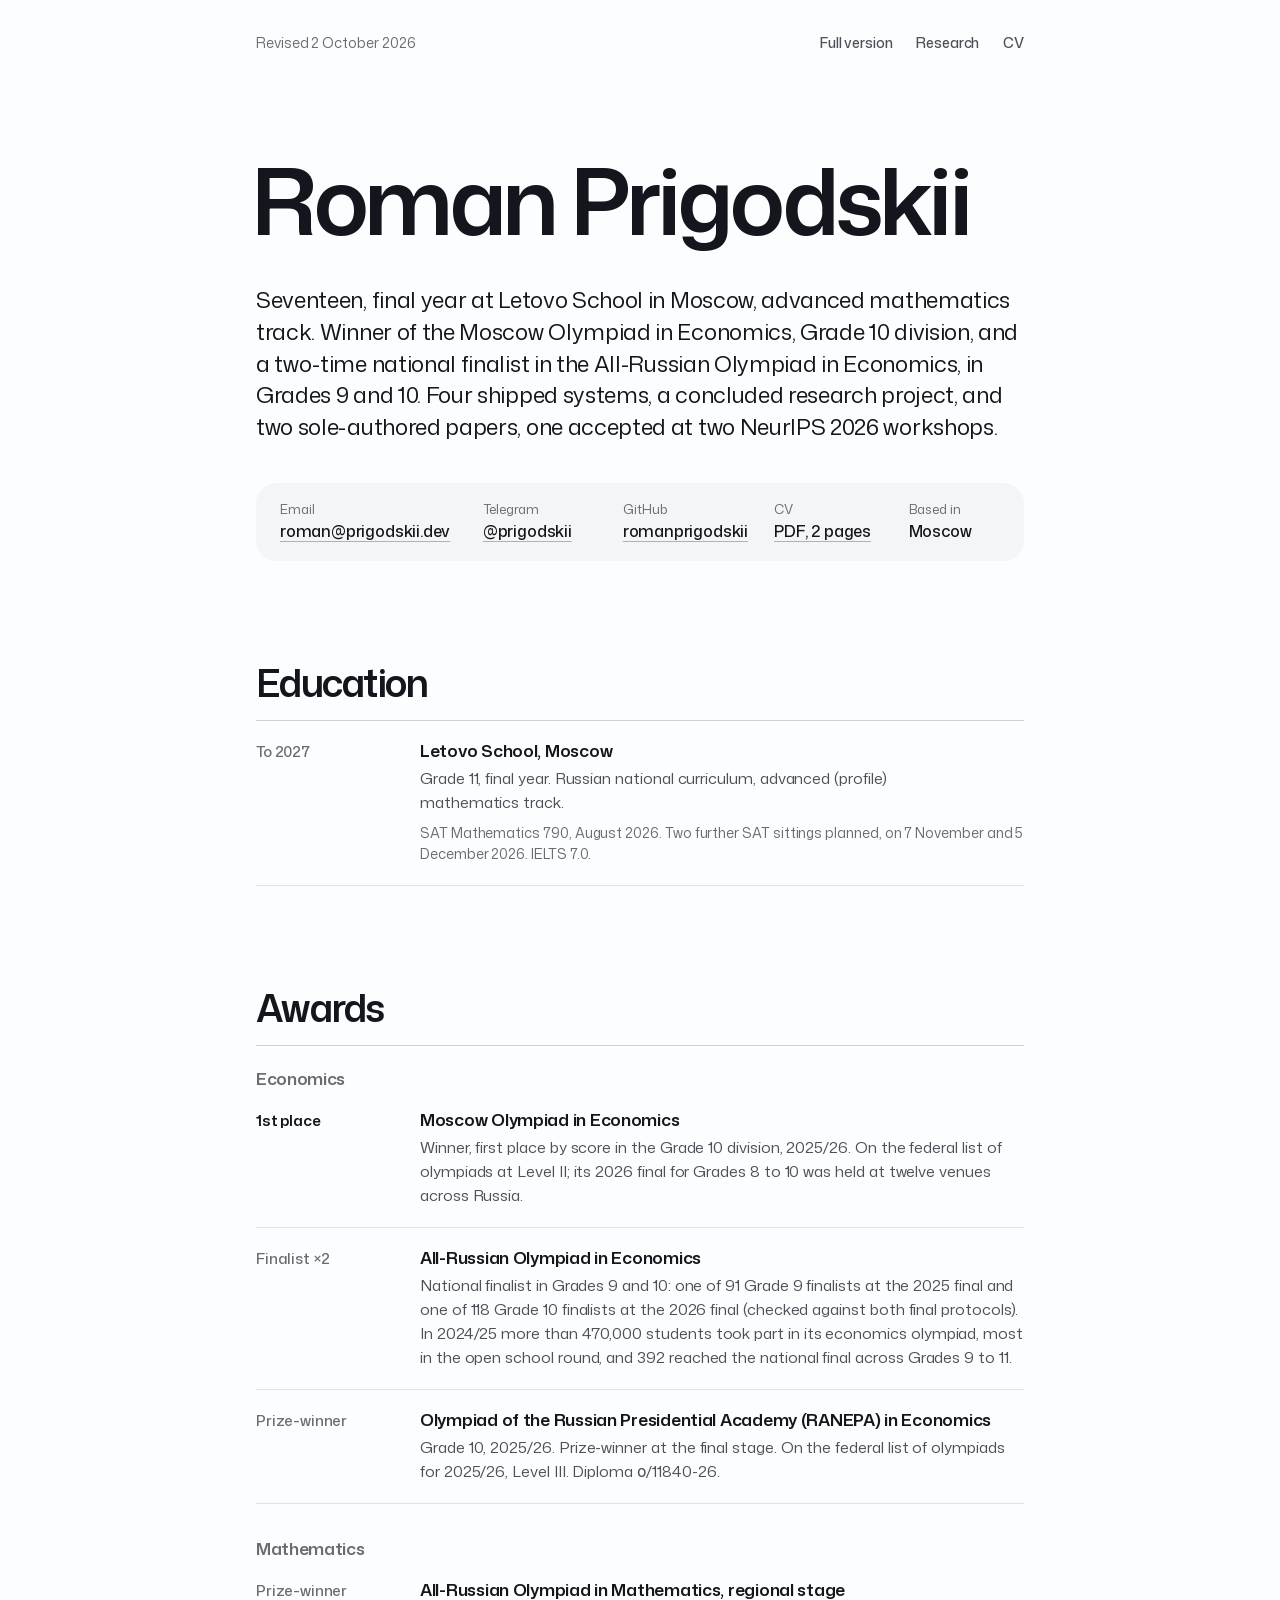
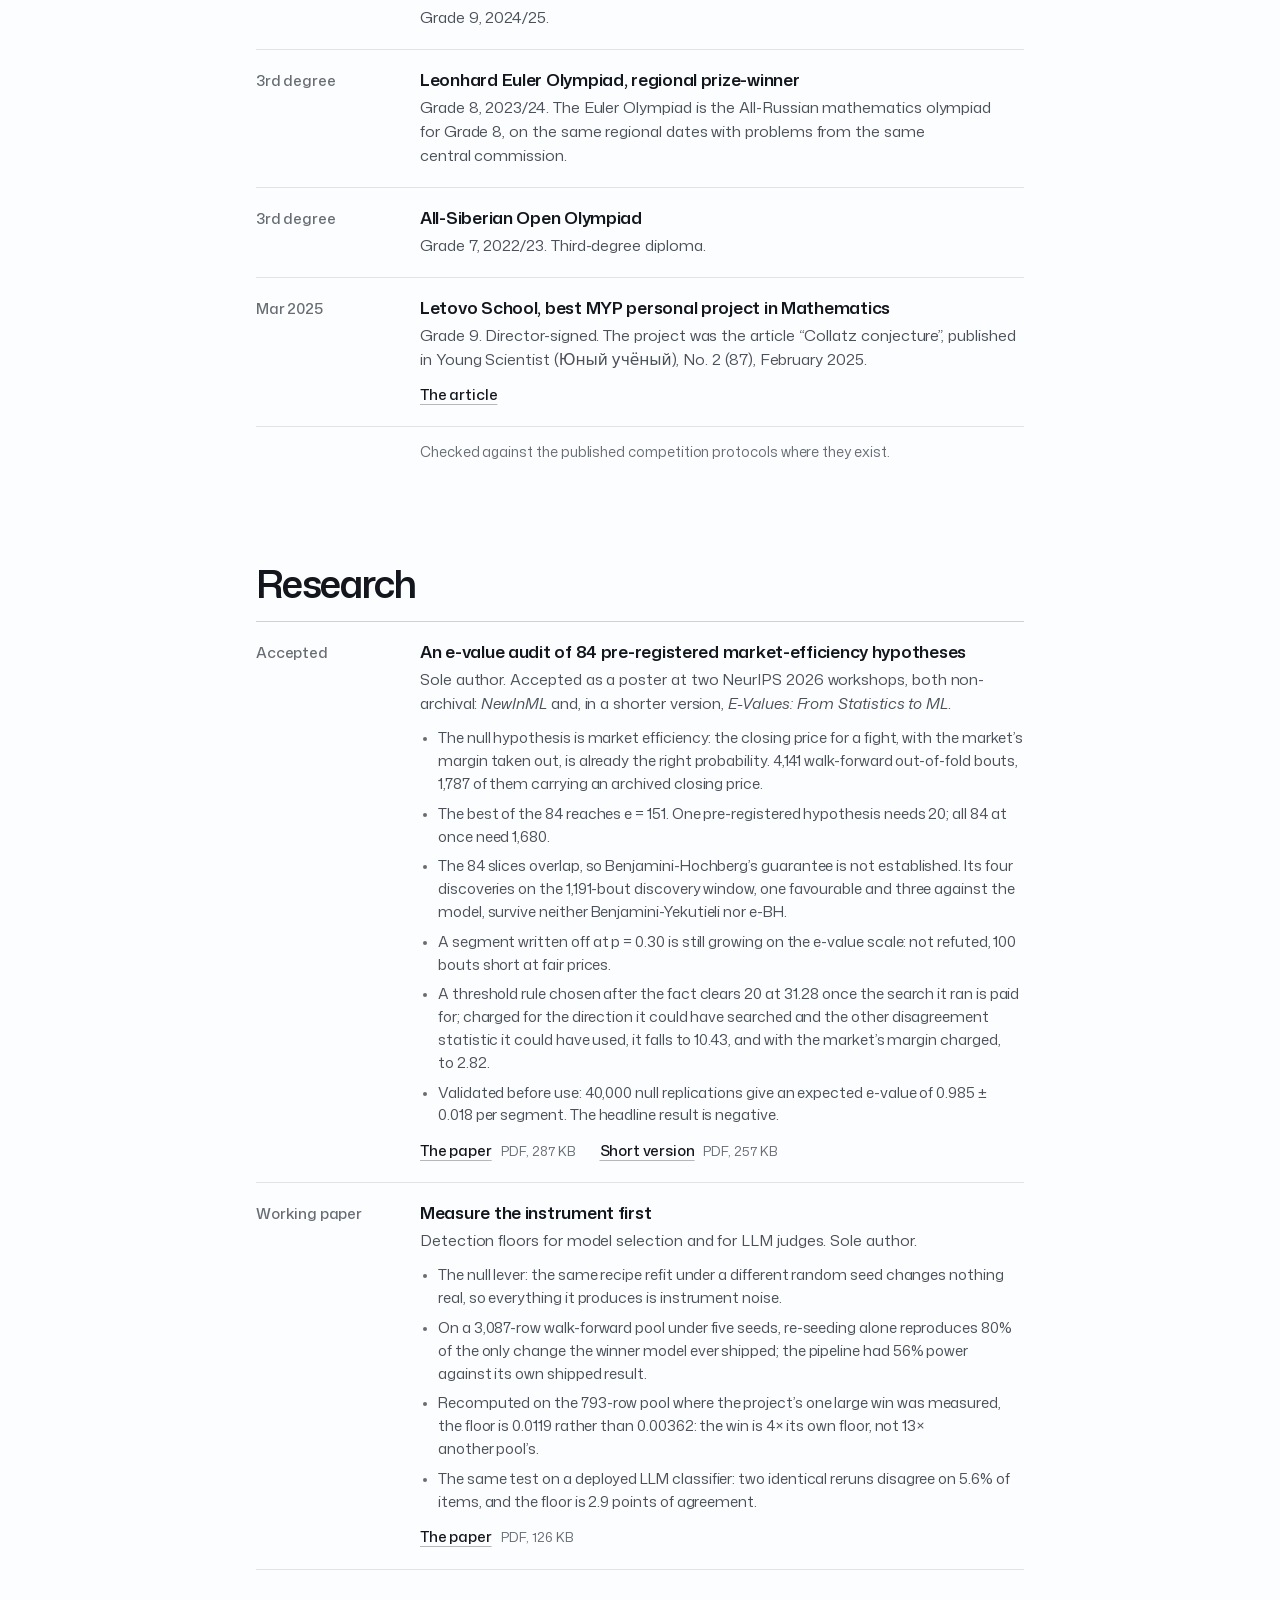
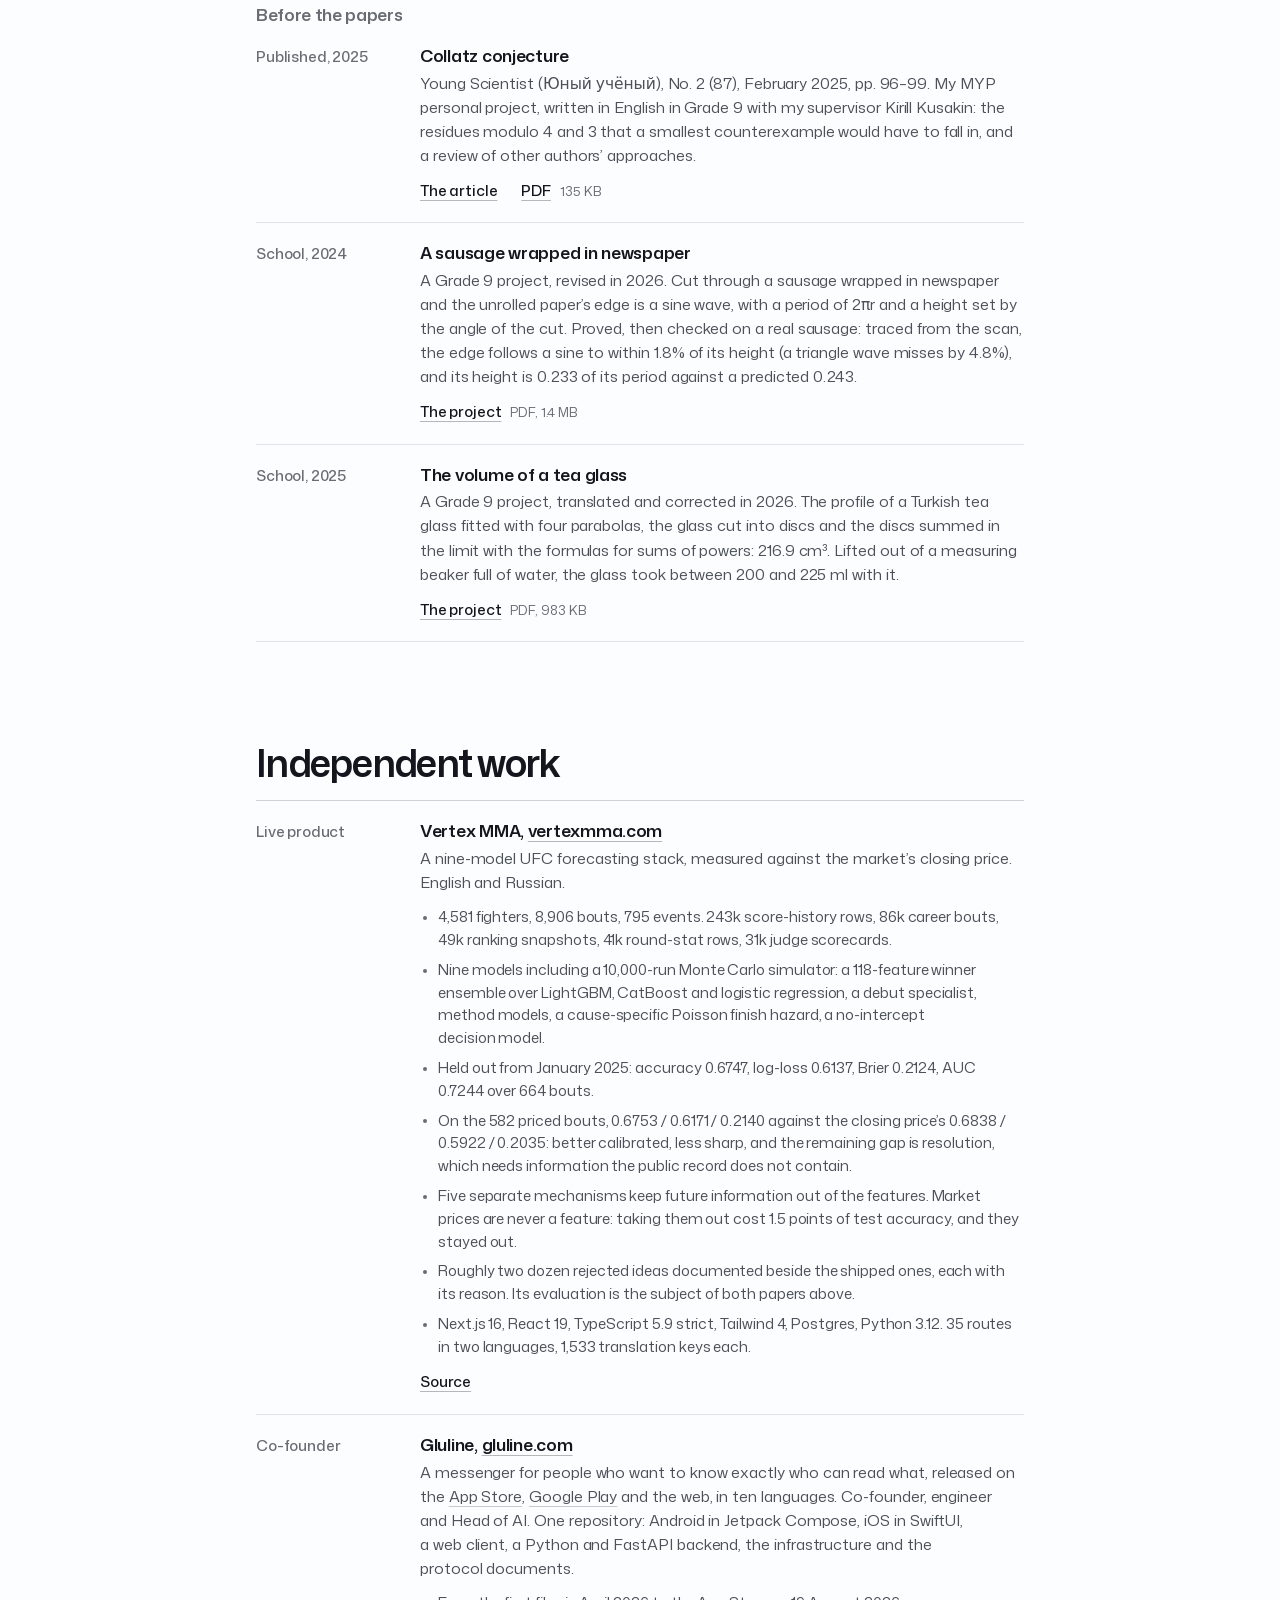
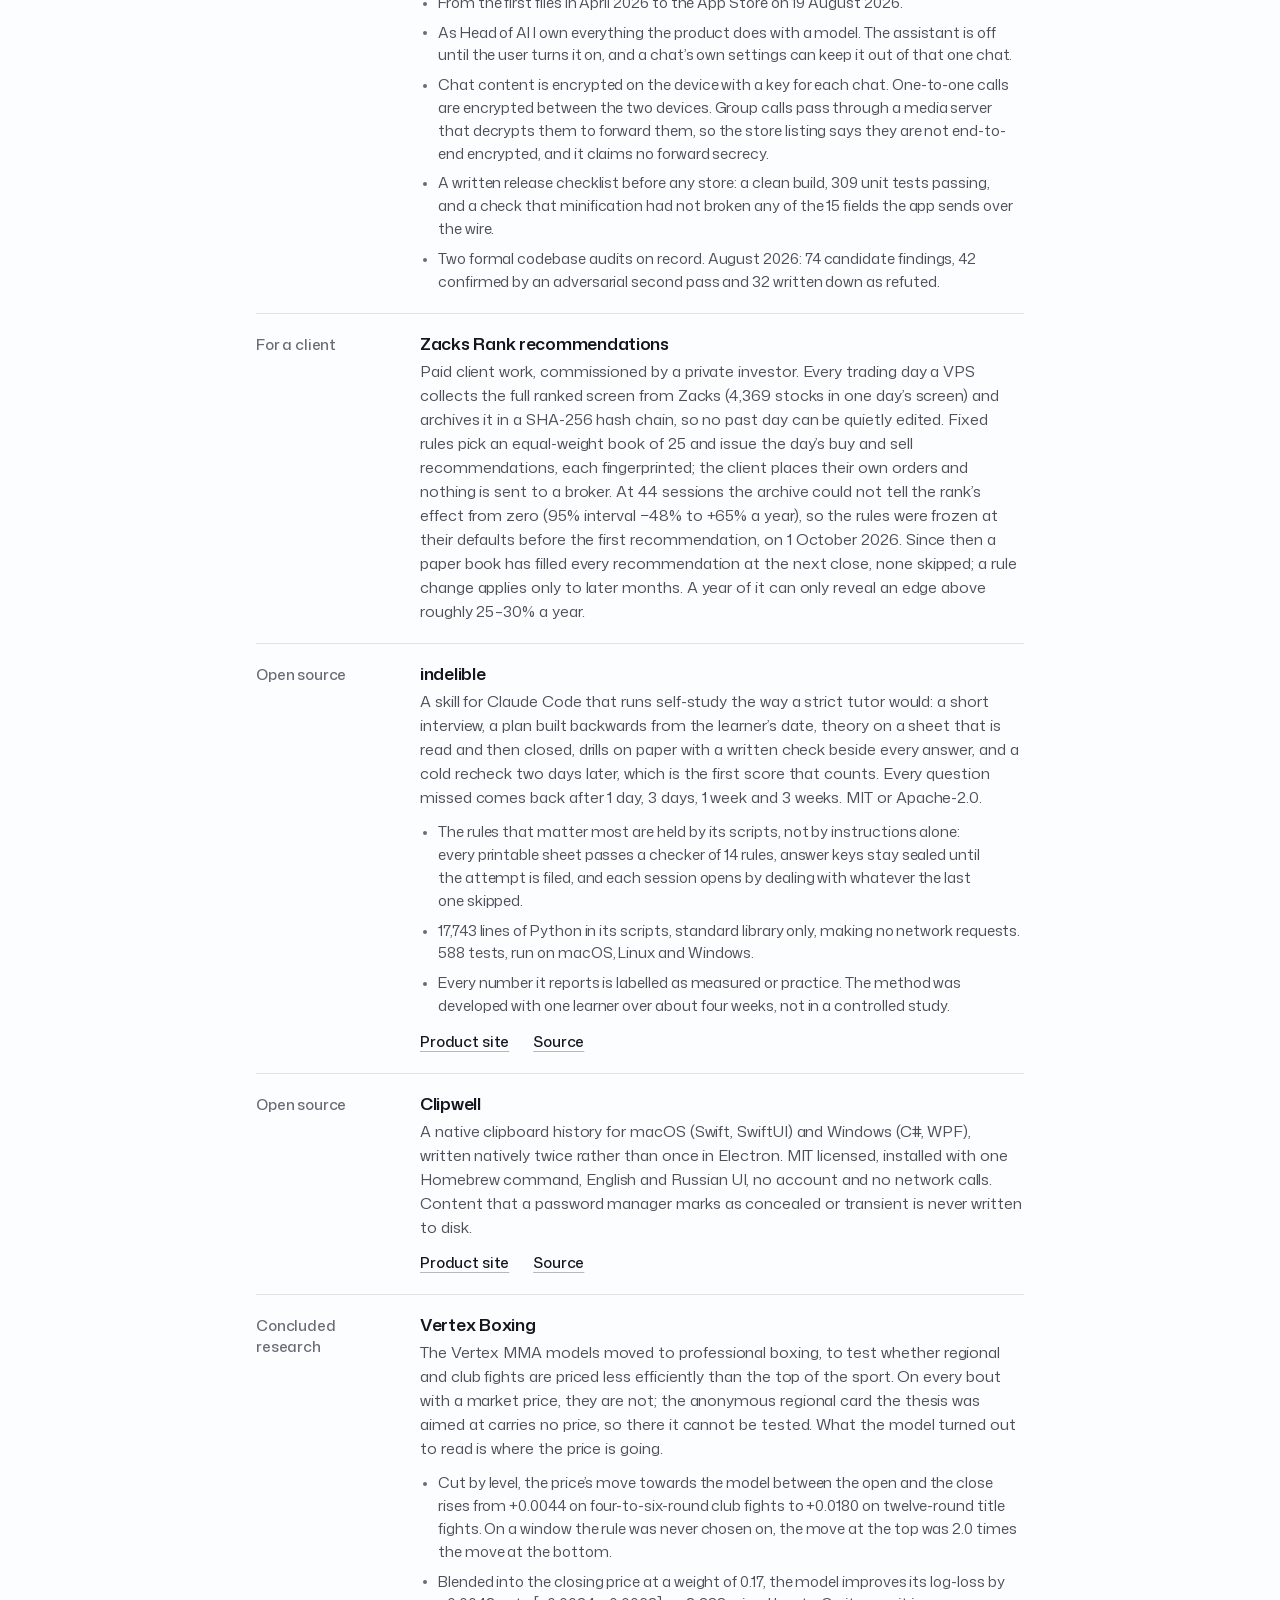
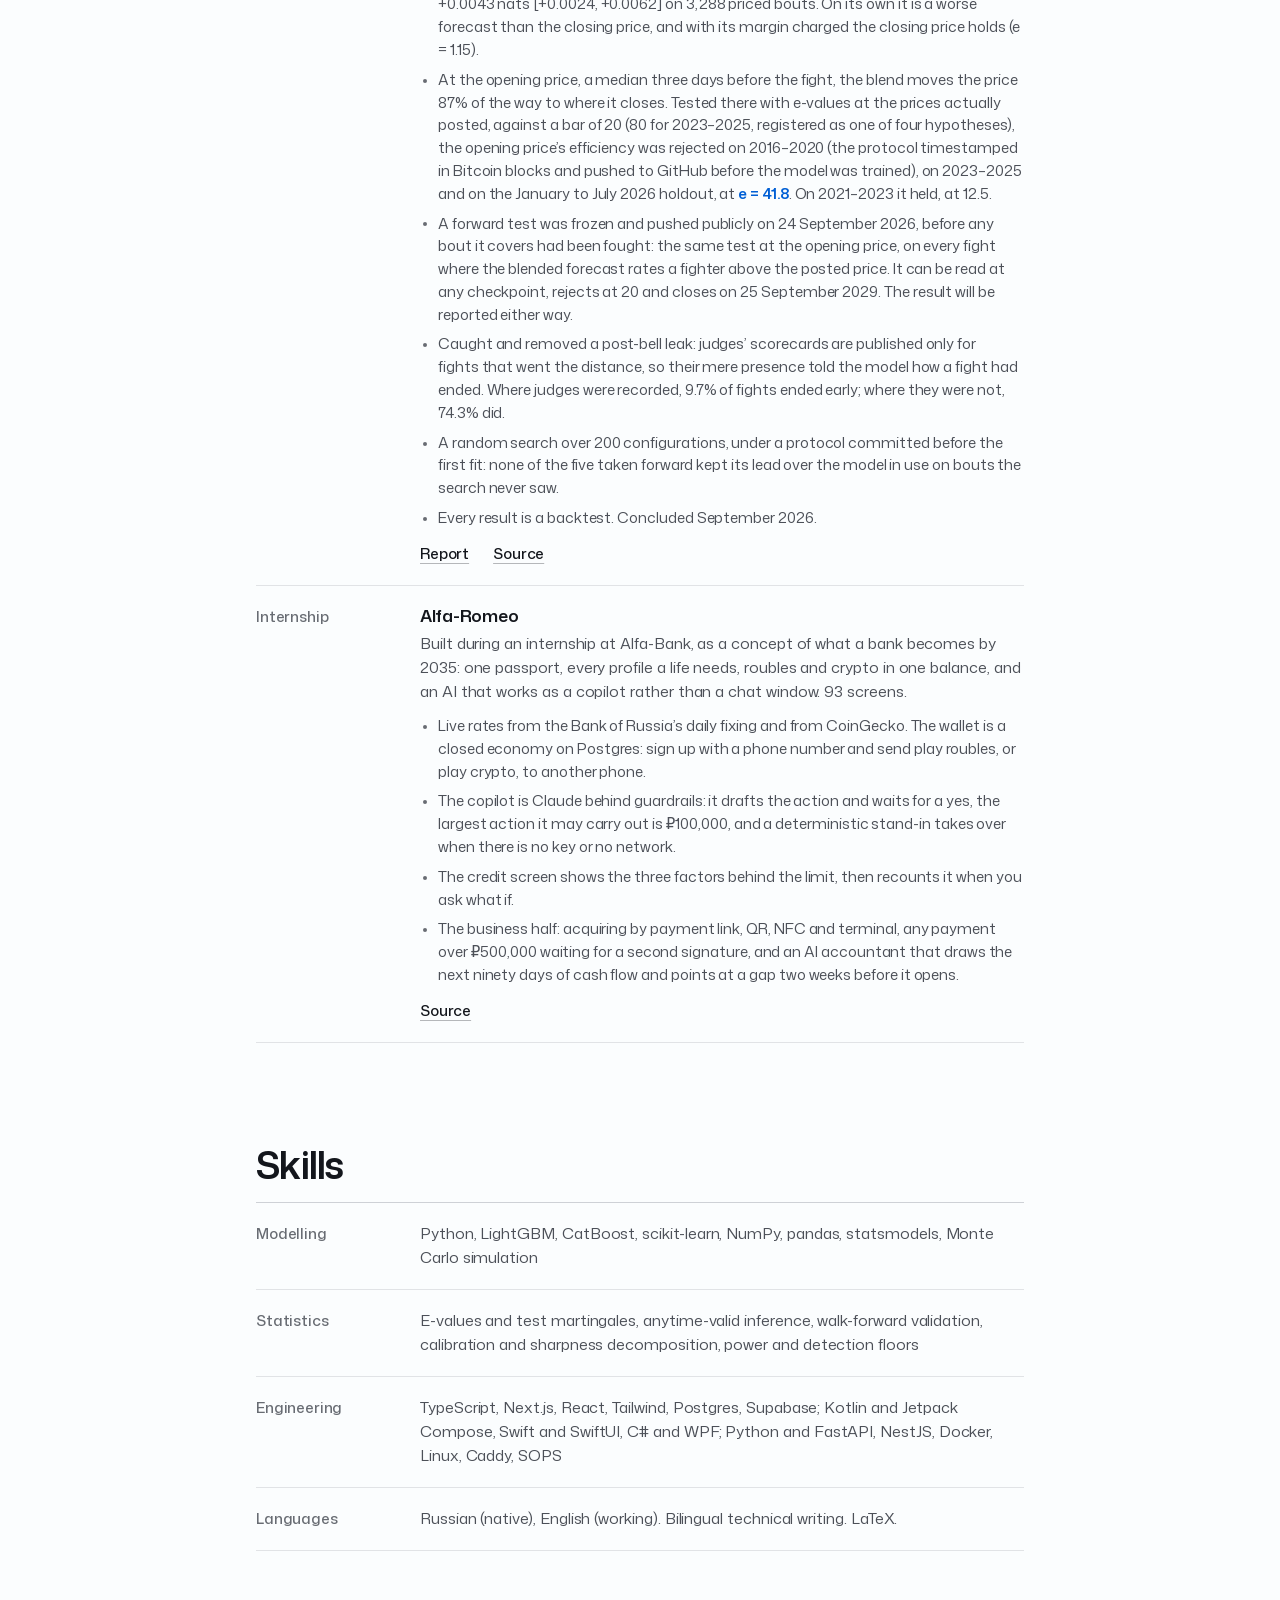
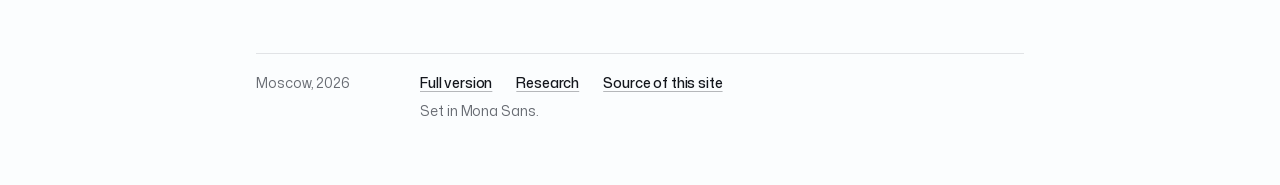
==== commit 4c0f5e9d: "content(zacks): the advisory forward test, rules frozen, a redrawn daily run The page described an I" ====
--- a/plain/index.html
+++ b/plain/index.html
@@ -440,8 +440,8 @@
     <div class="row">
       <span class="k">For a client</span>
       <div class="v">
-        <h3>Zacks to Interactive Brokers execution pipeline</h3>
-        <p>Paid client work, commissioned by a third party. It ingests screen exports from Zacks (4,369 stocks in one day&rsquo;s screen), turns them into an equal-weight book of 25 positions, and works out the orders that close the gap to what the Interactive Brokers account holds. Collection runs every trading day on a VPS. Dry run by default: no single order may exceed 10% of the book, and a run that would sell more than 80% of what is held stops before it starts. The connection to a live account is next, on a paper account first.</p>
+        <h3>Zacks Rank recommendations</h3>
+        <p>Paid client work, commissioned by a private investor. Every trading day a VPS collects the full ranked screen from Zacks (4,369 stocks in one day&rsquo;s screen) and archives it in a SHA-256 hash chain, so no past day can be quietly edited. Fixed rules pick an equal-weight book of 25 and issue the day&rsquo;s buy and sell recommendations, each fingerprinted; the client places their own orders and nothing is sent to a broker. At 44 sessions the archive could not tell the rank&rsquo;s effect from zero (95% interval &minus;48% to +65% a year), so the rules were frozen at their defaults before the first recommendation, on 1&nbsp;October 2026. Since then a paper book has filled every recommendation at the next close, none skipped; a rule change applies only to later months. A year of it can only reveal an edge above roughly 25&ndash;30% a year.</p>
       </div>
     </div>
     <div class="row">
